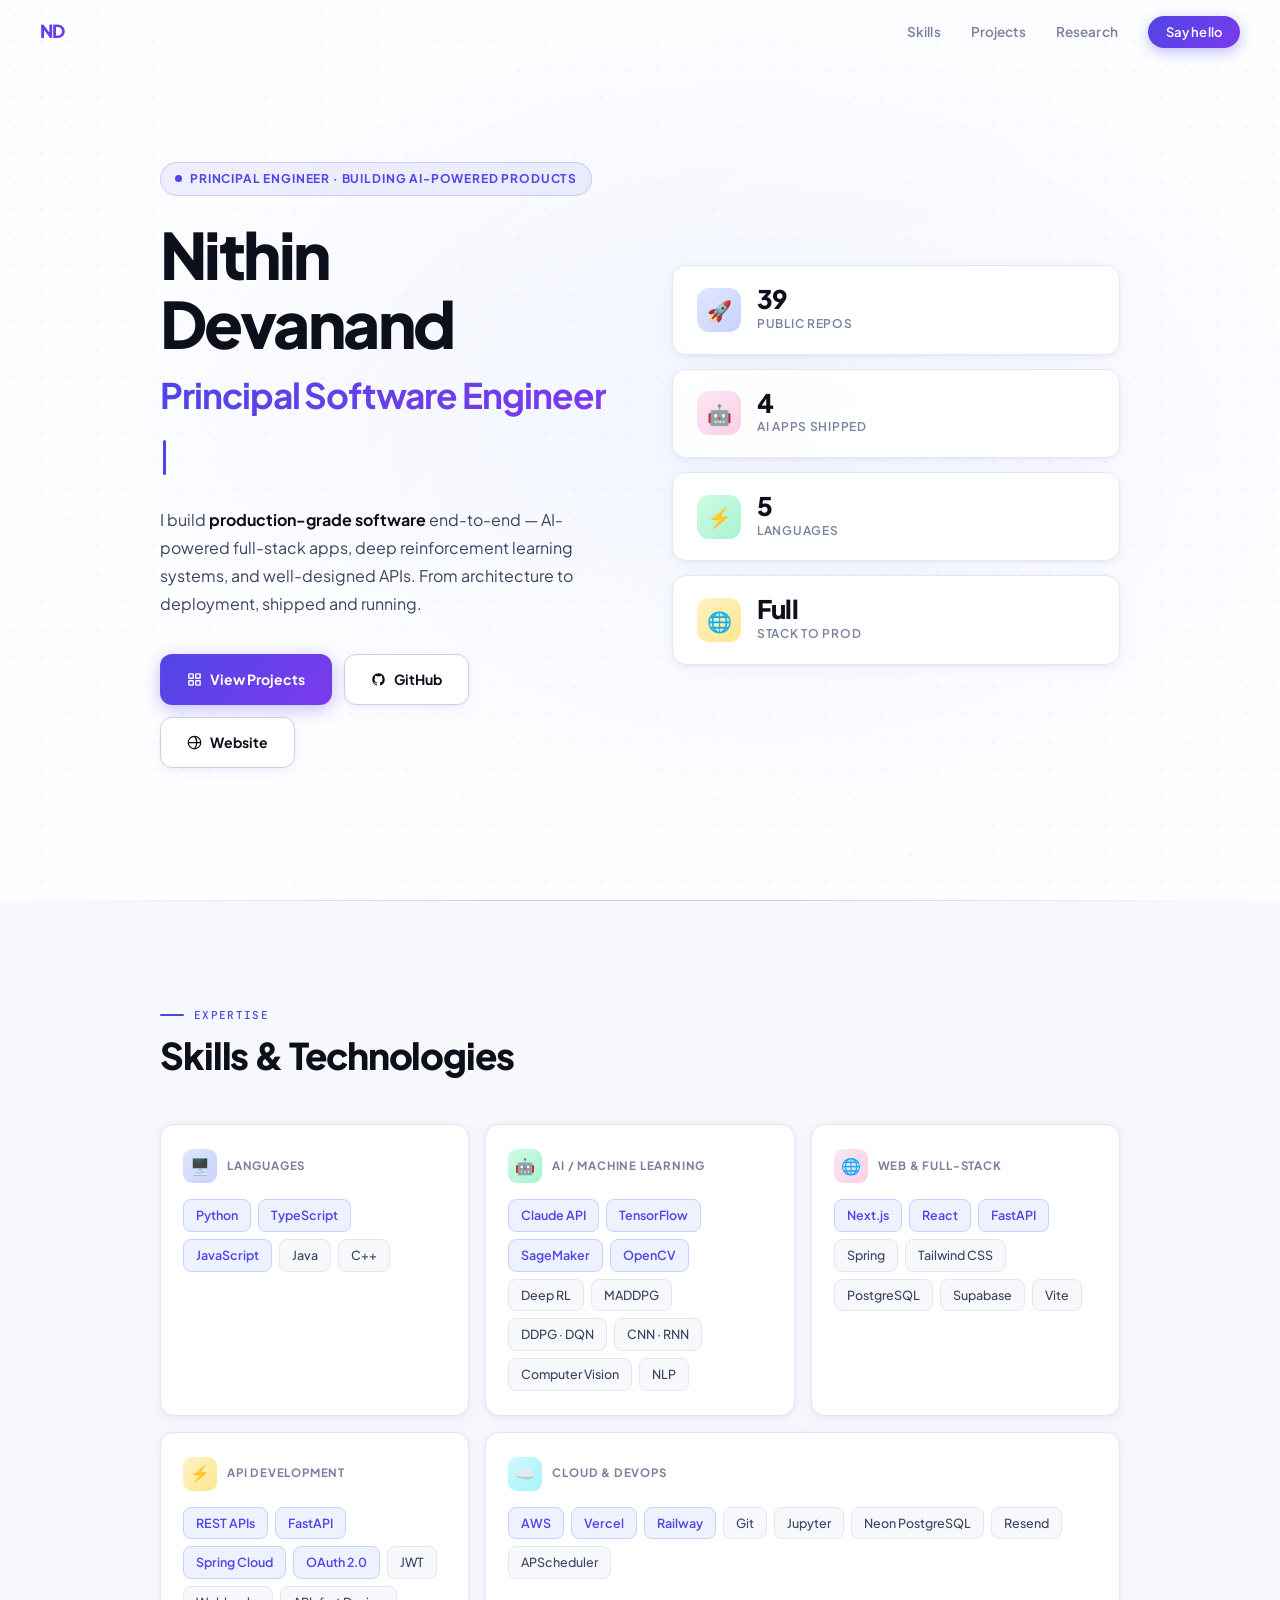
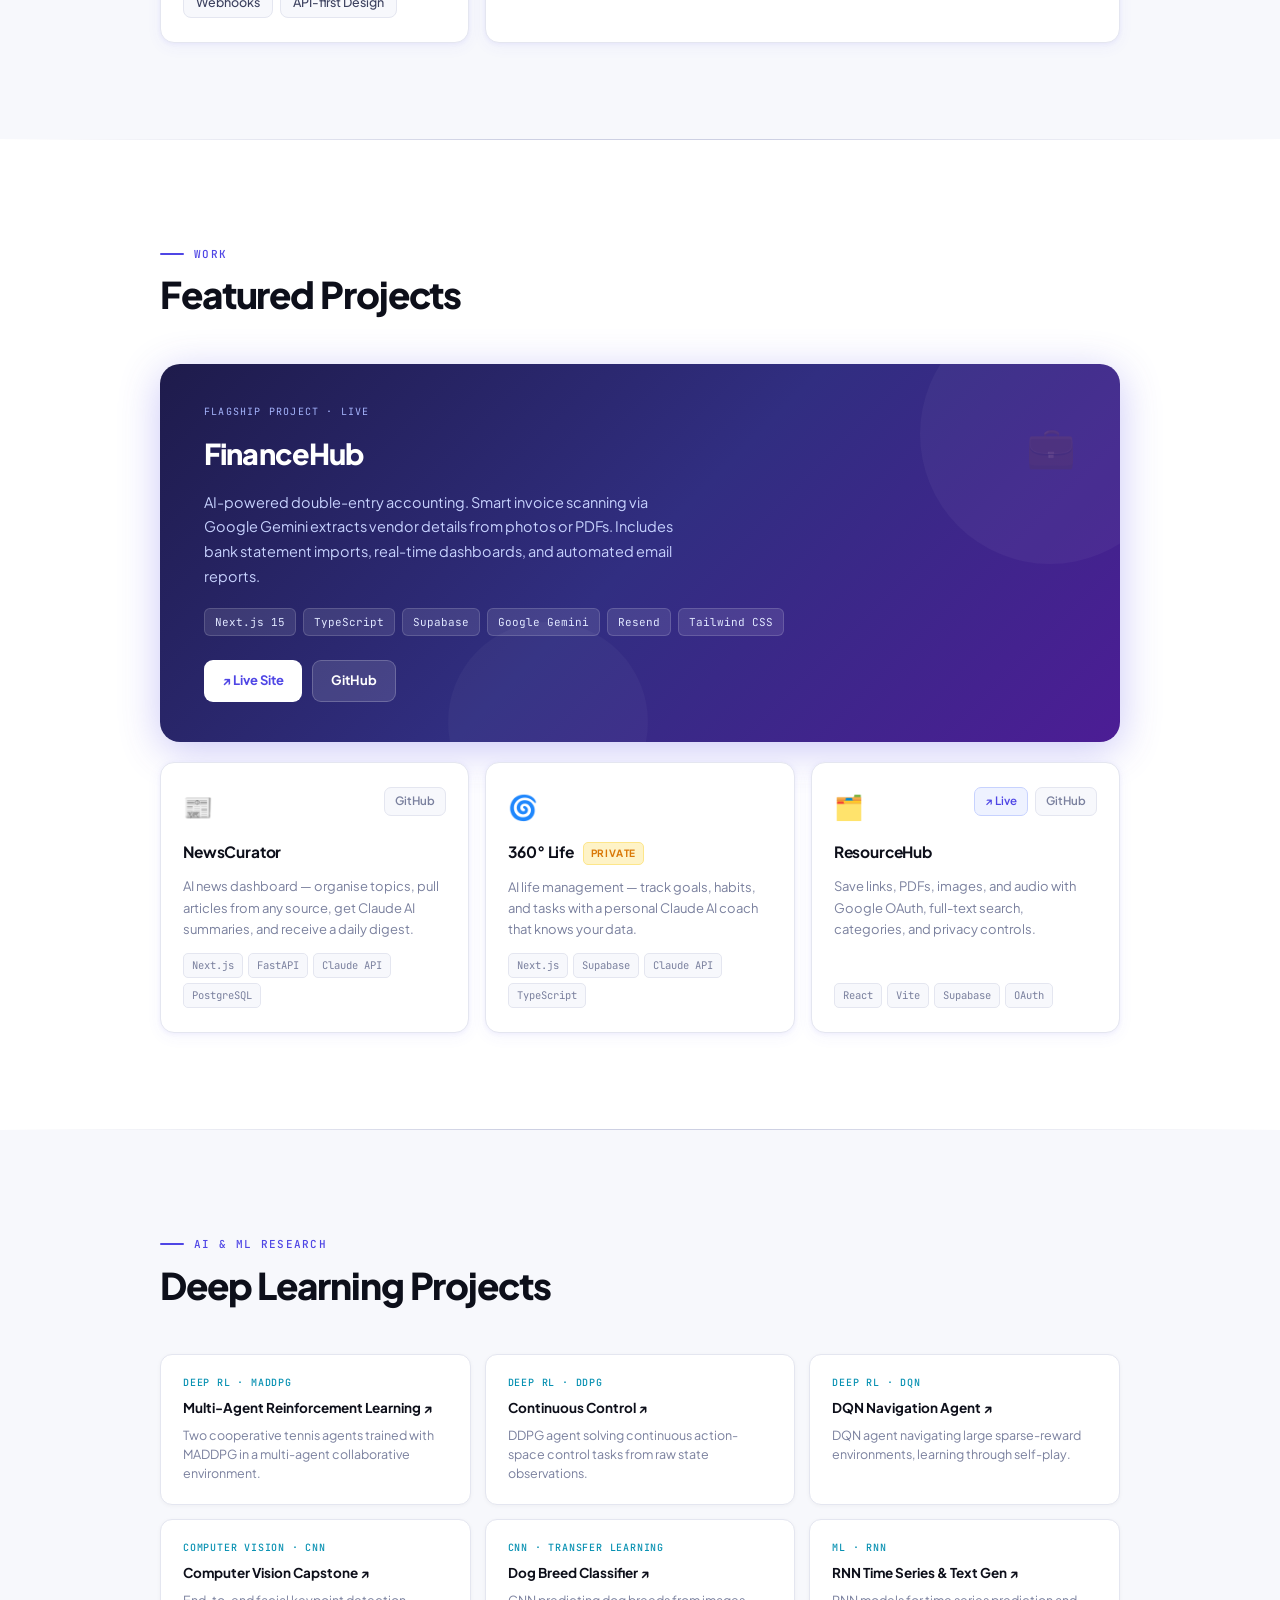
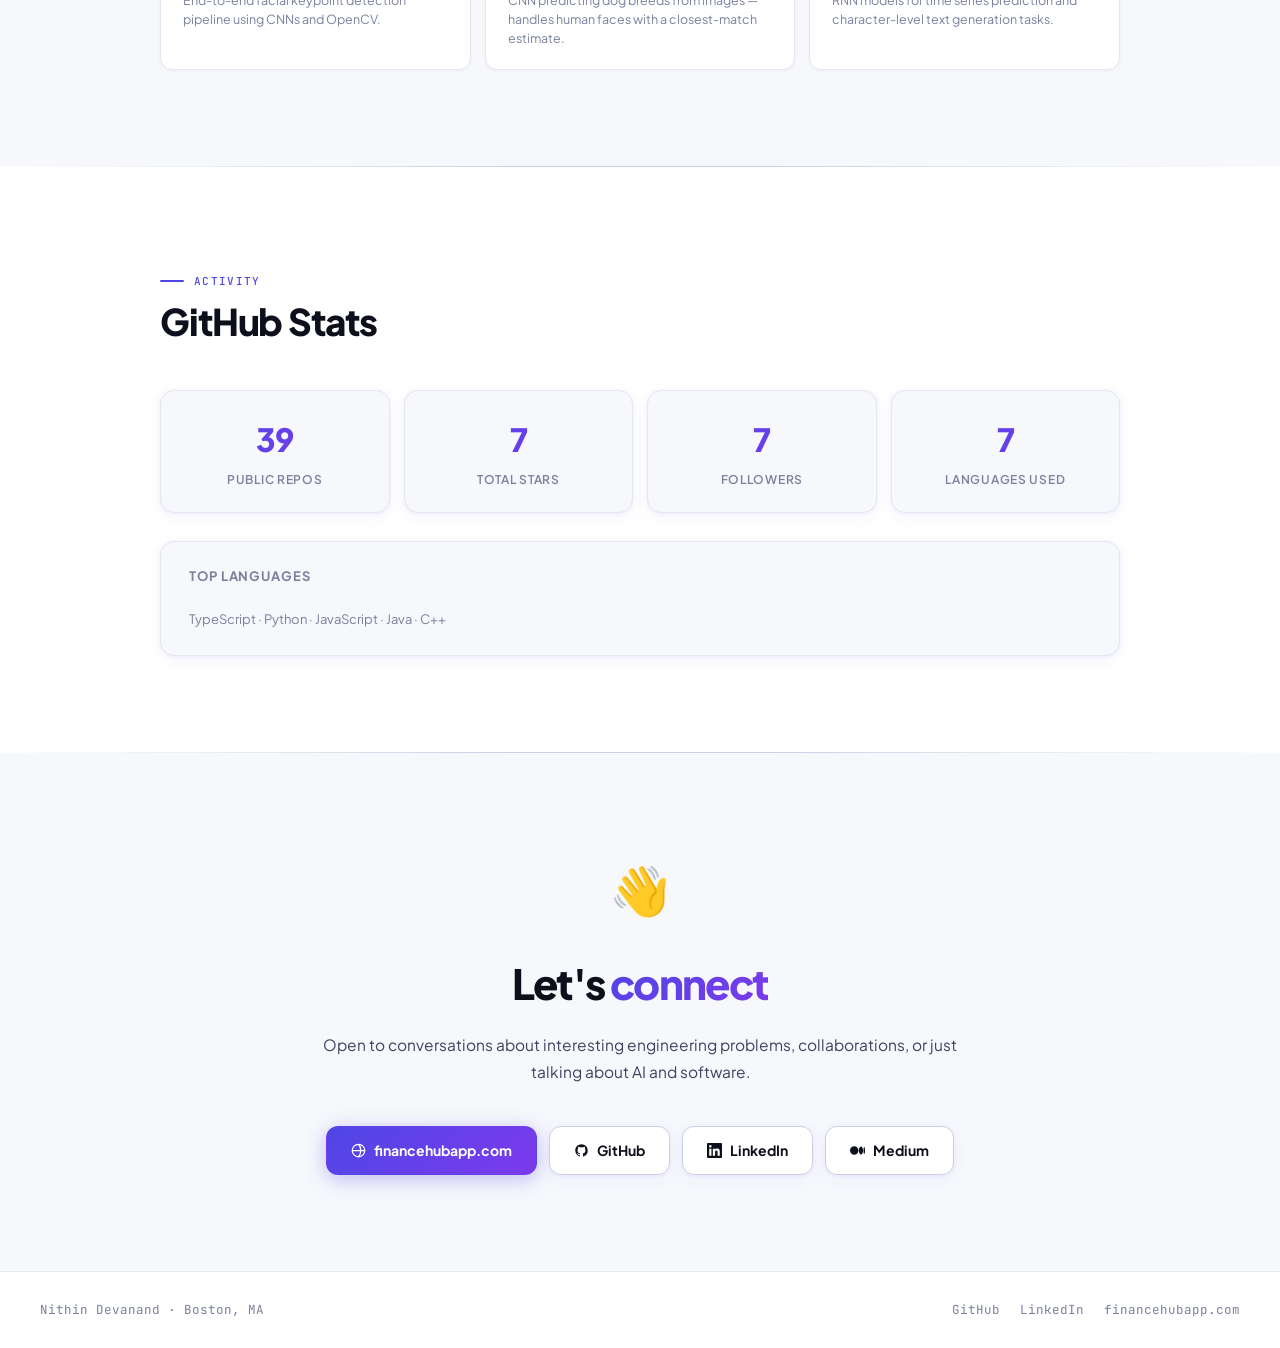
==== index.html @ 2e9aa284 "Update Medium link to new URL" ====
<!DOCTYPE html>
<html lang="en">
<head>
  <meta charset="UTF-8" />
  <meta name="viewport" content="width=device-width, initial-scale=1.0" />
  <title>Nithin Devanand — Principal Software Engineer</title>
  <meta name="description" content="Principal Software Engineer in Boston, MA. Full-stack AI applications, deep reinforcement learning, and API architecture." />
  <link rel="preconnect" href="https://fonts.googleapis.com" />
  <link rel="preconnect" href="https://fonts.gstatic.com" crossorigin />
  <link href="https://fonts.googleapis.com/css2?family=Plus+Jakarta+Sans:wght@300;400;500;600;700;800&family=JetBrains+Mono:wght@400;500&display=swap" rel="stylesheet" />

  <style>
  /* ── RESET ─────────────────────────────────────────── */
  *, *::before, *::after { box-sizing: border-box; margin: 0; padding: 0; }
  :root {
    --bg:       #ffffff;
    --bg2:      #f7f8fc;
    --bg3:      #eef0f8;
    --border:   #e4e6f0;
    --border2:  #cdd0e3;
    --text:     #0d0f1a;
    --text2:    #3d4260;
    --muted:    #7a809e;
    --muted2:   #a8aec8;
    --indigo:   #4f46e5;
    --violet:   #7c3aed;
    --cyan:     #0891b2;
    --grad:     linear-gradient(135deg,#4f46e5,#7c3aed);
    --grad-r:   linear-gradient(135deg,#7c3aed,#4f46e5);
    --shadow-s: 0 1px 4px rgba(79,70,229,.07), 0 4px 16px rgba(79,70,229,.05);
    --shadow-m: 0 4px 24px rgba(79,70,229,.12), 0 12px 40px rgba(0,0,0,.06);
    --shadow-l: 0 8px 40px rgba(79,70,229,.18), 0 24px 60px rgba(0,0,0,.09);
    --r:        14px;
    --max:      960px;
  }
  html { scroll-behavior: smooth; }
  body { font-family: 'Plus Jakarta Sans', sans-serif; background: var(--bg); color: var(--text); line-height: 1.65; overflow-x: hidden; }
  a { text-decoration: none; color: inherit; }

  ::-webkit-scrollbar { width: 5px; }
  ::-webkit-scrollbar-track { background: var(--bg2); }
  ::-webkit-scrollbar-thumb { background: #c4c7e0; border-radius: 3px; }

  /* ── NAV ────────────────────────────────────────────── */
  nav {
    position: fixed; top: 0; left: 0; right: 0; z-index: 999;
    height: 62px; padding: 0 40px;
    display: flex; align-items: center; justify-content: space-between;
    transition: background .3s, box-shadow .3s;
  }
  nav.scrolled { background: rgba(255,255,255,.88); backdrop-filter: blur(18px); box-shadow: 0 1px 0 var(--border); }
  .nav-logo { font-weight: 800; font-size: 18px; letter-spacing: -.03em; }
  .nav-logo span { background: var(--grad); -webkit-background-clip: text; -webkit-text-fill-color: transparent; }
  .nav-links { display: flex; align-items: center; gap: 30px; list-style: none; }
  .nav-links a { color: var(--muted); font-size: 13.5px; font-weight: 600; letter-spacing: .01em; transition: color .2s; }
  .nav-links a:hover { color: var(--indigo); }
  .nav-pill {
    background: var(--grad); color: #fff !important;
    padding: 8px 18px; border-radius: 999px; font-size: 13px !important;
    box-shadow: 0 4px 14px rgba(79,70,229,.35); transition: transform .2s, box-shadow .2s !important;
  }
  .nav-pill:hover { transform: translateY(-2px) !important; box-shadow: 0 6px 20px rgba(79,70,229,.45) !important; }

  /* ── HERO ───────────────────────────────────────────── */
  #hero {
    min-height: 100vh; display: flex; align-items: center;
    padding: 110px 40px 80px; position: relative; overflow: hidden;
  }
  /* Animated mesh gradient */
  .hero-mesh {
    position: absolute; inset: -50%; z-index: 0;
    background: conic-gradient(from 0deg at 30% 60%, #e0e7ff 0%, #f0f4ff 25%, #faf5ff 50%, #e0e7ff 75%, #f0f4ff 100%);
    animation: rotateMesh 24s linear infinite;
    opacity: .7;
  }
  @keyframes rotateMesh { to { transform: rotate(360deg); } }
  .hero-fade {
    position: absolute; inset: 0; z-index: 1;
    background: radial-gradient(ellipse 70% 70% at 60% 50%, transparent, rgba(255,255,255,.85) 70%);
  }
  .hero-dots {
    position: absolute; inset: 0; z-index: 1;
    background-image: radial-gradient(circle, #4f46e512 1px, transparent 1px);
    background-size: 28px 28px;
  }
  .hero-inner { position: relative; z-index: 2; max-width: var(--max); margin: 0 auto; width: 100%; display: grid; grid-template-columns: 1fr 1fr; gap: 64px; align-items: center; }
  @media(max-width:860px) { .hero-inner { grid-template-columns: 1fr; gap: 48px; } }

  .hero-left {}
  .hero-chip {
    display: inline-flex; align-items: center; gap: 8px;
    background: rgba(79,70,229,.08); border: 1px solid rgba(79,70,229,.2);
    color: var(--indigo); font-size: 12px; font-weight: 700;
    letter-spacing: .07em; text-transform: uppercase;
    padding: 6px 14px; border-radius: 999px; margin-bottom: 24px;
    animation: chipIn .7s cubic-bezier(.34,1.56,.64,1) both;
  }
  @keyframes chipIn { from { opacity:0; transform:translateY(-12px) scale(.9); } }
  .hero-chip-dot { width: 7px; height: 7px; border-radius: 50%; background: var(--indigo); animation: blink 2s ease-in-out infinite; }
  @keyframes blink { 0%,100%{opacity:1} 50%{opacity:.3} }

  .hero-h1 {
    font-size: clamp(2.4rem, 6vw, 4rem); font-weight: 800;
    letter-spacing: -.04em; line-height: 1.08; margin-bottom: 8px;
    animation: fadeUp .7s .1s both;
  }
  .hero-role-line {
    font-size: clamp(1.4rem, 3.5vw, 2.2rem); font-weight: 700;
    letter-spacing: -.03em; margin-bottom: 24px; min-height: 1.4em;
    animation: fadeUp .7s .2s both;
  }
  .grad-text { background: var(--grad); -webkit-background-clip: text; -webkit-text-fill-color: transparent; }
  /* Typewriter cursor */
  .cursor { display: inline-block; width: 3px; height: 1em; background: var(--indigo); margin-left: 3px; vertical-align: middle; animation: cursorBlink .9s step-end infinite; border-radius: 2px; }
  @keyframes cursorBlink { 0%,100%{opacity:1} 50%{opacity:0} }

  .hero-desc { font-size: 16px; color: var(--text2); line-height: 1.75; max-width: 460px; margin-bottom: 36px; animation: fadeUp .7s .3s both; }
  .hero-desc strong { color: var(--text); }

  .hero-btns { display: flex; flex-wrap: wrap; gap: 12px; align-items: center; animation: fadeUp .7s .4s both; }
  .btn {
    display: inline-flex; align-items: center; gap: 8px;
    padding: 13px 26px; border-radius: 12px; font-size: 14px; font-weight: 700;
    transition: transform .2s, box-shadow .2s; cursor: pointer; border: none; font-family: inherit;
  }
  .btn-primary { background: var(--grad); color: #fff; box-shadow: 0 4px 18px rgba(79,70,229,.35); border: 1.5px solid transparent; }
  .btn-primary:hover { transform: translateY(-3px); box-shadow: 0 8px 28px rgba(79,70,229,.45); }
  .btn-outline { background: var(--bg); color: var(--text); border: 1.5px solid var(--border2); box-shadow: var(--shadow-s); }
  .btn-outline:hover { transform: translateY(-3px); box-shadow: var(--shadow-m); border-color: #a5b4fc; color: var(--indigo); }

  /* Hero right — floating cards */
  .hero-right { display: flex; flex-direction: column; gap: 14px; animation: fadeUp .7s .35s both; }
  @media(max-width:860px) { .hero-right { display: grid; grid-template-columns: 1fr 1fr; } }
  @media(max-width:480px) { .hero-right { grid-template-columns: 1fr; } }

  .stat-card {
    background: rgba(255,255,255,.9); border: 1px solid var(--border);
    border-radius: var(--r); padding: 20px 24px;
    box-shadow: var(--shadow-s); backdrop-filter: blur(12px);
    display: flex; align-items: center; gap: 16px;
    transition: transform .3s, box-shadow .3s;
    animation: floatCard 5s ease-in-out infinite alternate;
  }
  .stat-card:nth-child(2) { animation-delay: -1.5s; }
  .stat-card:nth-child(3) { animation-delay: -3s; }
  .stat-card:nth-child(4) { animation-delay: -4.5s; }
  @keyframes floatCard { from { transform: translateY(0); } to { transform: translateY(-6px); } }
  .stat-card:hover { transform: translateY(-6px) scale(1.02) !important; box-shadow: var(--shadow-m) !important; }
  .stat-icon { width: 44px; height: 44px; border-radius: 12px; display: flex; align-items: center; justify-content: center; font-size: 20px; flex-shrink: 0; }
  .si-1 { background: linear-gradient(135deg,#e0e7ff,#c7d2fe); }
  .si-2 { background: linear-gradient(135deg,#fce7f3,#fbcfe8); }
  .si-3 { background: linear-gradient(135deg,#d1fae5,#a7f3d0); }
  .si-4 { background: linear-gradient(135deg,#fef3c7,#fde68a); }
  .stat-info {}
  .stat-num { font-size: 1.6rem; font-weight: 800; letter-spacing: -.03em; line-height: 1; }
  .stat-lbl { font-size: 12px; color: var(--muted); font-weight: 600; text-transform: uppercase; letter-spacing: .06em; margin-top: 2px; }

  /* ── ANIMATIONS shared ──────────────────────────────── */
  @keyframes fadeUp { from { opacity:0; transform:translateY(24px); } to { opacity:1; transform:none; } }
  .reveal { opacity: 0; transform: translateY(32px); transition: opacity .7s ease, transform .7s ease; }
  .reveal.in { opacity: 1; transform: none; }
  .reveal-d1 { transition-delay: .08s; }
  .reveal-d2 { transition-delay: .16s; }
  .reveal-d3 { transition-delay: .24s; }
  .reveal-d4 { transition-delay: .32s; }
  .reveal-d5 { transition-delay: .40s; }

  /* ── SECTION COMMON ─────────────────────────────────── */
  section:not(#hero) { padding: 96px 40px; }
  .container { max-width: var(--max); margin: 0 auto; }
  .eyebrow {
    font-family: 'JetBrains Mono', monospace;
    font-size: 11px; font-weight: 500; color: var(--indigo);
    letter-spacing: .12em; text-transform: uppercase;
    margin-bottom: 10px; display: inline-flex; align-items: center; gap: 10px;
  }
  .eyebrow::before { content:''; width:24px; height:2px; background:var(--indigo); border-radius:1px; }
  .sec-title { font-size: clamp(1.7rem,3.5vw,2.3rem); font-weight: 800; letter-spacing: -.03em; margin-bottom: 48px; line-height:1.15; }
  .divider { height: 1px; background: linear-gradient(90deg, transparent, var(--border2) 40%, var(--border2) 60%, transparent); }

  /* ── SKILLS ─────────────────────────────────────────── */
  #skills { background: var(--bg2); }
  .skills-grid { display: grid; grid-template-columns: repeat(3, 1fr); gap: 16px; }
  @media(max-width:860px) { .skills-grid { grid-template-columns: 1fr 1fr; } }
  @media(max-width:540px) { .skills-grid { grid-template-columns: 1fr; } }
  .sk-card {
    background: var(--bg); border: 1px solid var(--border);
    border-radius: var(--r); padding: 24px 22px;
    box-shadow: var(--shadow-s);
    transition: transform .3s, box-shadow .3s, border-color .3s;
  }
  .sk-card:hover { transform: translateY(-4px); box-shadow: var(--shadow-m); border-color: #a5b4fc; }
  .sk-card.wide { grid-column: span 2; }
  @media(max-width:860px) { .sk-card.wide { grid-column: span 1; } }
  .sk-head { display: flex; align-items: center; gap: 10px; margin-bottom: 16px; }
  .sk-ico { width: 34px; height: 34px; border-radius: 9px; display: flex; align-items: center; justify-content: center; font-size: 16px; flex-shrink: 0; }
  .sk-ico-a { background: linear-gradient(135deg,#e0e7ff,#c7d2fe); }
  .sk-ico-b { background: linear-gradient(135deg,#d1fae5,#a7f3d0); }
  .sk-ico-c { background: linear-gradient(135deg,#fce7f3,#fbcfe8); }
  .sk-ico-d { background: linear-gradient(135deg,#fef3c7,#fde68a); }
  .sk-ico-e { background: linear-gradient(135deg,#cffafe,#a5f3fc); }
  .sk-label { font-size: 11.5px; font-weight: 700; text-transform: uppercase; letter-spacing: .07em; color: var(--muted); }
  .sk-tags { display: flex; flex-wrap: wrap; gap: 7px; }
  .sk-tag {
    font-size: 12.5px; font-weight: 500; padding: 5px 12px; border-radius: 8px;
    background: var(--bg2); border: 1px solid var(--border); color: var(--text2);
    transition: background .2s, border-color .2s, color .2s, transform .2s;
    cursor: default;
  }
  .sk-tag:hover { background: #eef2ff; border-color: #a5b4fc; color: var(--indigo); transform: translateY(-1px); }
  .sk-tag.star { background: #eef2ff; border-color: #c7d2fe; color: var(--indigo); font-weight: 600; }

  /* ── PROJECTS ───────────────────────────────────────── */
  #projects { background: var(--bg); }
  .proj-hero-card {
    background: linear-gradient(135deg, #1e1b4b 0%, #312e81 50%, #4c1d95 100%);
    border-radius: 20px; padding: 40px 44px;
    display: grid; grid-template-columns: 1fr auto; gap: 32px; align-items: start;
    margin-bottom: 20px; position: relative; overflow: hidden;
    box-shadow: 0 8px 40px rgba(79,70,229,.3);
    transition: transform .3s, box-shadow .3s;
  }
  .proj-hero-card:hover { transform: translateY(-4px); box-shadow: 0 16px 60px rgba(79,70,229,.4); }
  .proj-hero-card::before {
    content: ''; position: absolute; top: -60px; right: -60px;
    width: 260px; height: 260px; border-radius: 50%;
    background: rgba(255,255,255,.04); pointer-events: none;
  }
  .proj-hero-card::after {
    content: ''; position: absolute; bottom: -80px; left: 30%;
    width: 200px; height: 200px; border-radius: 50%;
    background: rgba(255,255,255,.03); pointer-events: none;
  }
  @media(max-width:640px) { .proj-hero-card { grid-template-columns: 1fr; padding: 28px 24px; } }
  .phc-eyebrow { font-family: 'JetBrains Mono',monospace; font-size: 10px; color: #a5b4fc; letter-spacing: .12em; text-transform: uppercase; margin-bottom: 10px; }
  .phc-title { font-size: 1.8rem; font-weight: 800; color: #fff; letter-spacing: -.03em; margin-bottom: 12px; }
  .phc-desc { font-size: 14.5px; color: #c7d2fe; line-height: 1.7; max-width: 480px; margin-bottom: 20px; }
  .phc-tags { display: flex; flex-wrap: wrap; gap: 7px; margin-bottom: 24px; }
  .phc-tag { font-family: 'JetBrains Mono',monospace; font-size: 11px; padding: 4px 10px; border-radius: 6px; background: rgba(255,255,255,.1); color: #e0e7ff; border: 1px solid rgba(255,255,255,.15); }
  .phc-links { display: flex; gap: 10px; }
  .phc-link {
    display: inline-flex; align-items: center; gap: 6px;
    padding: 9px 18px; border-radius: 9px; font-size: 13px; font-weight: 700;
    transition: all .2s;
  }
  .phc-link.live { background: #fff; color: var(--indigo); }
  .phc-link.live:hover { background: #eef2ff; transform: translateY(-2px); }
  .phc-link.gh { background: rgba(255,255,255,.12); color: #fff; border: 1px solid rgba(255,255,255,.2); }
  .phc-link.gh:hover { background: rgba(255,255,255,.2); transform: translateY(-2px); }
  .phc-badge { font-size: 2.5rem; opacity: .15; text-align: center; padding-top: 8px; }

  .proj-grid { display: grid; grid-template-columns: repeat(3, 1fr); gap: 16px; }
  @media(max-width:860px) { .proj-grid { grid-template-columns: 1fr 1fr; } }
  @media(max-width:540px) { .proj-grid { grid-template-columns: 1fr; } }
  .proj-card {
    background: var(--bg); border: 1px solid var(--border);
    border-radius: var(--r); padding: 24px 22px;
    box-shadow: var(--shadow-s); display: flex; flex-direction: column; gap: 12px;
    position: relative; overflow: hidden;
    transition: transform .3s, box-shadow .3s, border-color .3s;
  }
  .proj-card::after {
    content: ''; position: absolute; inset: 0; border-radius: var(--r);
    background: var(--grad); opacity: 0; transition: opacity .3s; pointer-events: none;
    mix-blend-mode: normal; z-index: 0;
  }
  .proj-card > * { position: relative; z-index: 1; }
  .proj-card:hover { transform: translateY(-5px); box-shadow: var(--shadow-l); border-color: #a5b4fc; }
  .proj-top { display: flex; justify-content: space-between; align-items: flex-start; }
  .proj-emoji { font-size: 24px; }
  .proj-links-row { display: flex; gap: 7px; }
  .plink {
    display: inline-flex; align-items: center; gap: 4px;
    font-size: 11.5px; font-weight: 600; color: var(--muted);
    padding: 4px 10px; border-radius: 7px; border: 1px solid var(--border); background: var(--bg2);
    transition: all .2s;
  }
  .plink:hover { color: var(--indigo); border-color: #a5b4fc; background: #eef2ff; }
  .plink.live-link { color: var(--indigo); border-color: #c7d2fe; background: #eef2ff; }
  .proj-title { font-size: 15.5px; font-weight: 700; letter-spacing: -.01em; }
  .pvt { display: inline-block; font-size: 10px; font-weight: 700; text-transform: uppercase; letter-spacing: .06em; color: #d97706; background: #fef3c7; border: 1px solid #fde68a; padding: 2px 7px; border-radius: 5px; margin-left: 6px; vertical-align: middle; }
  .proj-desc { font-size: 13px; color: var(--muted); line-height: 1.65; flex: 1; }
  .proj-tags { display: flex; flex-wrap: wrap; gap: 5px; }
  .ptag { font-family: 'JetBrains Mono',monospace; font-size: 10.5px; padding: 3px 8px; border-radius: 5px; background: var(--bg2); border: 1px solid var(--border); color: var(--muted); }

  /* ── RESEARCH ────────────────────────────────────────── */
  #research { background: var(--bg2); }
  .ml-grid { display: grid; grid-template-columns: repeat(3, 1fr); gap: 14px; }
  @media(max-width:860px) { .ml-grid { grid-template-columns: 1fr 1fr; } }
  @media(max-width:480px) { .ml-grid { grid-template-columns: 1fr; } }
  .ml-card {
    background: var(--bg); border: 1px solid var(--border);
    border-radius: 12px; padding: 20px 22px;
    display: flex; flex-direction: column; gap: 6px;
    transition: border-color .2s, box-shadow .2s, transform .2s;
    box-shadow: 0 1px 4px rgba(0,0,0,.04);
  }
  .ml-card:hover { border-color: #a5b4fc; box-shadow: 0 4px 20px rgba(79,70,229,.12); transform: translateY(-3px); }
  .ml-badge { font-family: 'JetBrains Mono',monospace; font-size: 10px; font-weight: 500; color: var(--cyan); letter-spacing: .08em; text-transform: uppercase; }
  .ml-name { font-size: 13.5px; font-weight: 700; }
  .ml-name a { color: var(--text); transition: color .2s; }
  .ml-name a:hover { color: var(--indigo); }
  .ml-desc { font-size: 12.5px; color: var(--muted); line-height: 1.55; }

  /* ── STATS ───────────────────────────────────────────── */
  #stats { background: var(--bg); }
  .stats-grid { display: grid; grid-template-columns: repeat(4,1fr); gap: 14px; margin-bottom: 28px; }
  @media(max-width:720px) { .stats-grid { grid-template-columns: repeat(2,1fr); } }
  @media(max-width:400px) { .stats-grid { grid-template-columns: 1fr 1fr; } }
  .stat-box {
    background: var(--bg2); border: 1px solid var(--border);
    border-radius: var(--r); padding: 22px 20px; text-align: center;
    box-shadow: var(--shadow-s); transition: transform .3s, box-shadow .3s, border-color .3s;
  }
  .stat-box:hover { transform: translateY(-4px); box-shadow: var(--shadow-m); border-color: #a5b4fc; }
  .stat-box-num { font-size: 2rem; font-weight: 800; letter-spacing: -.03em; background: var(--grad); -webkit-background-clip: text; -webkit-text-fill-color: transparent; }
  .stat-box-lbl { font-size: 12px; color: var(--muted); font-weight: 600; text-transform: uppercase; letter-spacing: .06em; margin-top: 4px; }
  .langs-card {
    background: var(--bg2); border: 1px solid var(--border);
    border-radius: var(--r); padding: 24px 28px; box-shadow: var(--shadow-s);
  }
  .langs-title { font-size: 13px; font-weight: 700; text-transform: uppercase; letter-spacing: .07em; color: var(--muted); margin-bottom: 18px; }
  .lang-row { display: flex; align-items: center; gap: 12px; margin-bottom: 12px; }
  .lang-name { font-family: 'JetBrains Mono',monospace; font-size: 12px; font-weight: 500; color: var(--text2); min-width: 110px; }
  .lang-bar-wrap { flex: 1; height: 7px; background: var(--bg3); border-radius: 999px; overflow: hidden; }
  .lang-bar { height: 100%; border-radius: 999px; width: 0; transition: width 1.2s cubic-bezier(.4,0,.2,1); }
  .lang-pct { font-family: 'JetBrains Mono',monospace; font-size: 11px; color: var(--muted); min-width: 38px; text-align: right; }

  /* ── CONNECT ─────────────────────────────────────────── */
  #connect {
    background: var(--bg2);
    text-align: center;
  }
  .connect-inner { max-width: 640px; margin: 0 auto; }
  .connect-glyph { font-size: 3rem; margin-bottom: 20px; animation: wave 2.5s ease-in-out infinite; display: inline-block; }
  @keyframes wave { 0%,100%{transform:rotate(0deg)} 25%{transform:rotate(18deg)} 75%{transform:rotate(-10deg)} }
  .connect-title { font-size: clamp(1.8rem,4vw,2.6rem); font-weight: 800; letter-spacing: -.04em; margin-bottom: 14px; }
  .connect-sub { font-size: 15.5px; color: var(--text2); line-height: 1.75; margin-bottom: 40px; }
  .connect-row { display: flex; flex-wrap: wrap; gap: 12px; justify-content: center; }
  .cl {
    display: inline-flex; align-items: center; gap: 8px;
    padding: 12px 24px; border-radius: 12px; font-size: 14px; font-weight: 700;
    transition: all .2s; border: 1.5px solid var(--border2); background: var(--bg);
    color: var(--text); box-shadow: var(--shadow-s);
  }
  .cl:hover { transform: translateY(-3px); box-shadow: var(--shadow-m); border-color: #a5b4fc; color: var(--indigo); }
  .cl.primary { background: var(--grad); color: #fff; border-color: transparent; box-shadow: 0 4px 20px rgba(79,70,229,.35); }
  .cl.primary:hover { box-shadow: 0 8px 30px rgba(79,70,229,.45); color: #fff; }

  /* ── FOOTER ──────────────────────────────────────────── */
  footer {
    padding: 28px 40px; border-top: 1px solid var(--border);
    display: flex; align-items: center; justify-content: space-between;
    flex-wrap: wrap; gap: 12px;
    font-size: 12.5px; color: var(--muted); font-family: 'JetBrains Mono',monospace;
  }
  footer a { color: var(--muted); transition: color .2s; }
  footer a:hover { color: var(--indigo); }
  .footer-links { display: flex; gap: 20px; }

  /* ── RESPONSIVE MISC ─────────────────────────────────── */
  @media(max-width:640px) {
    nav { padding: 0 20px; }
    section:not(#hero) { padding: 64px 20px; }
    #hero { padding: 100px 20px 64px; }
    .nav-links li:not(:last-child) { display: none; }
    footer { flex-direction: column; text-align: center; padding: 24px 20px; }
  }
  </style>
</head>
<body>

<!-- ── NAV ──────────────────────────────────────────────── -->
<nav id="navbar">
  <a class="nav-logo" href="#"><span>ND</span></a>
  <ul class="nav-links">
    <li><a href="#skills">Skills</a></li>
    <li><a href="#projects">Projects</a></li>
    <li><a href="#research">Research</a></li>
    <li><a href="#connect" class="nav-pill">Say hello</a></li>
  </ul>
</nav>

<!-- ── HERO ─────────────────────────────────────────────── -->
<section id="hero">
  <div class="hero-mesh"></div>
  <div class="hero-fade"></div>
  <div class="hero-dots"></div>

  <div class="hero-inner">
    <div class="hero-left">
      <div class="hero-chip"><span class="hero-chip-dot"></span> Principal Engineer · Building AI-powered products</div>
      <h1 class="hero-h1">Nithin<br />Devanand</h1>
      <div class="hero-role-line">
        <span class="grad-text" id="typed-role"></span><span class="cursor"></span>
      </div>
      <p class="hero-desc">
        I build <strong>production-grade software</strong> end-to-end — AI-powered full-stack apps,
        deep reinforcement learning systems, and well-designed APIs.
        From architecture to deployment, shipped and running.
      </p>
      <div class="hero-btns">
        <a class="btn btn-primary" href="#projects">
          <svg width="15" height="15" fill="none" stroke="currentColor" stroke-width="2.2" viewBox="0 0 24 24"><rect x="3" y="3" width="7" height="7" rx="1"/><rect x="14" y="3" width="7" height="7" rx="1"/><rect x="3" y="14" width="7" height="7" rx="1"/><rect x="14" y="14" width="7" height="7" rx="1"/></svg>
          View Projects
        </a>
        <a class="btn btn-outline" href="https://github.com/nithindd" target="_blank">
          <svg width="15" height="15" viewBox="0 0 24 24" fill="currentColor"><path d="M12 2C6.477 2 2 6.484 2 12.017c0 4.425 2.865 8.18 6.839 9.504.5.092.682-.217.682-.483 0-.237-.008-.868-.013-1.703-2.782.605-3.369-1.343-3.369-1.343-.454-1.158-1.11-1.466-1.11-1.466-.908-.62.069-.608.069-.608 1.003.07 1.531 1.032 1.531 1.032.892 1.53 2.341 1.088 2.91.832.092-.647.35-1.088.636-1.338-2.22-.253-4.555-1.113-4.555-4.951 0-1.093.39-1.988 1.029-2.688-.103-.253-.446-1.272.098-2.65 0 0 .84-.27 2.75 1.026A9.564 9.564 0 0112 6.844c.85.004 1.705.115 2.504.337 1.909-1.296 2.747-1.027 2.747-1.027.546 1.379.202 2.398.1 2.651.64.7 1.028 1.595 1.028 2.688 0 3.848-2.339 4.695-4.566 4.943.359.309.678.92.678 1.855 0 1.338-.012 2.419-.012 2.747 0 .268.18.58.688.482A10.019 10.019 0 0022 12.017C22 6.484 17.522 2 12 2z"/></svg>
          GitHub
        </a>
        <a class="btn btn-outline" href="https://www.financehubapp.com" target="_blank">
          <svg width="15" height="15" fill="none" stroke="currentColor" stroke-width="2" viewBox="0 0 24 24"><circle cx="12" cy="12" r="10"/><path d="M2 12h20M12 2a15.3 15.3 0 010 20"/></svg>
          Website
        </a>
      </div>
    </div>

    <div class="hero-right">
      <div class="stat-card">
        <div class="stat-icon si-1">🚀</div>
        <div class="stat-info">
          <div class="stat-num" data-count="39">0</div>
          <div class="stat-lbl">Public Repos</div>
        </div>
      </div>
      <div class="stat-card">
        <div class="stat-icon si-2">🤖</div>
        <div class="stat-info">
          <div class="stat-num" data-count="4">0</div>
          <div class="stat-lbl">AI Apps Shipped</div>
        </div>
      </div>
      <div class="stat-card">
        <div class="stat-icon si-3">⚡</div>
        <div class="stat-info">
          <div class="stat-num" data-count="5">0</div>
          <div class="stat-lbl">Languages</div>
        </div>
      </div>
      <div class="stat-card">
        <div class="stat-icon si-4">🌐</div>
        <div class="stat-info">
          <div class="stat-num">Full</div>
          <div class="stat-lbl">Stack to Prod</div>
        </div>
      </div>
    </div>
  </div>
</section>

<div class="divider"></div>

<!-- ── SKILLS ────────────────────────────────────────────── -->
<section id="skills">
  <div class="container">
    <div class="eyebrow reveal">Expertise</div>
    <h2 class="sec-title reveal">Skills &amp; Technologies</h2>
    <div class="skills-grid">

      <div class="sk-card reveal reveal-d1">
        <div class="sk-head"><div class="sk-ico sk-ico-a">🖥️</div><span class="sk-label">Languages</span></div>
        <div class="sk-tags">
          <span class="sk-tag star">Python</span><span class="sk-tag star">TypeScript</span>
          <span class="sk-tag star">JavaScript</span><span class="sk-tag">Java</span><span class="sk-tag">C++</span>
        </div>
      </div>

      <div class="sk-card reveal reveal-d2">
        <div class="sk-head"><div class="sk-ico sk-ico-b">🤖</div><span class="sk-label">AI / Machine Learning</span></div>
        <div class="sk-tags">
          <span class="sk-tag star">Claude API</span><span class="sk-tag star">TensorFlow</span>
          <span class="sk-tag star">SageMaker</span><span class="sk-tag star">OpenCV</span>
          <span class="sk-tag">Deep RL</span><span class="sk-tag">MADDPG</span>
          <span class="sk-tag">DDPG · DQN</span><span class="sk-tag">CNN · RNN</span>
          <span class="sk-tag">Computer Vision</span><span class="sk-tag">NLP</span>
        </div>
      </div>

      <div class="sk-card reveal reveal-d3">
        <div class="sk-head"><div class="sk-ico sk-ico-c">🌐</div><span class="sk-label">Web &amp; Full-Stack</span></div>
        <div class="sk-tags">
          <span class="sk-tag star">Next.js</span><span class="sk-tag star">React</span>
          <span class="sk-tag star">FastAPI</span><span class="sk-tag">Spring</span>
          <span class="sk-tag">Tailwind CSS</span><span class="sk-tag">PostgreSQL</span>
          <span class="sk-tag">Supabase</span><span class="sk-tag">Vite</span>
        </div>
      </div>

      <div class="sk-card reveal reveal-d2">
        <div class="sk-head"><div class="sk-ico sk-ico-d">⚡</div><span class="sk-label">API Development</span></div>
        <div class="sk-tags">
          <span class="sk-tag star">REST APIs</span><span class="sk-tag star">FastAPI</span>
          <span class="sk-tag star">Spring Cloud</span><span class="sk-tag star">OAuth 2.0</span>
          <span class="sk-tag">JWT</span><span class="sk-tag">Webhooks</span>
          <span class="sk-tag">API-first Design</span>
        </div>
      </div>

      <div class="sk-card wide reveal reveal-d3">
        <div class="sk-head"><div class="sk-ico sk-ico-e">☁️</div><span class="sk-label">Cloud &amp; DevOps</span></div>
        <div class="sk-tags">
          <span class="sk-tag star">AWS</span><span class="sk-tag star">Vercel</span>
          <span class="sk-tag star">Railway</span><span class="sk-tag">Git</span>
          <span class="sk-tag">Jupyter</span><span class="sk-tag">Neon PostgreSQL</span>
          <span class="sk-tag">Resend</span><span class="sk-tag">APScheduler</span>
        </div>
      </div>

    </div>
  </div>
</section>

<div class="divider"></div>

<!-- ── PROJECTS ──────────────────────────────────────────── -->
<section id="projects">
  <div class="container">
    <div class="eyebrow reveal">Work</div>
    <h2 class="sec-title reveal">Featured Projects</h2>

    <!-- FinanceHub hero card -->
    <div class="proj-hero-card reveal">
      <div>
        <div class="phc-eyebrow">Flagship Project · Live</div>
        <div class="phc-title">FinanceHub</div>
        <div class="phc-desc">AI-powered double-entry accounting. Smart invoice scanning via Google Gemini extracts vendor details from photos or PDFs. Includes bank statement imports, real-time dashboards, and automated email reports.</div>
        <div class="phc-tags">
          <span class="phc-tag">Next.js 15</span><span class="phc-tag">TypeScript</span>
          <span class="phc-tag">Supabase</span><span class="phc-tag">Google Gemini</span>
          <span class="phc-tag">Resend</span><span class="phc-tag">Tailwind CSS</span>
        </div>
        <div class="phc-links">
          <a class="phc-link live" href="https://www.financehubapp.com" target="_blank">↗ Live Site</a>
          <a class="phc-link gh" href="https://github.com/nithindd/financehub" target="_blank">GitHub</a>
        </div>
      </div>
      <div class="phc-badge">💼</div>
    </div>

    <!-- 3-col project grid -->
    <div class="proj-grid">

      <div class="proj-card reveal reveal-d1">
        <div class="proj-top">
          <span class="proj-emoji">📰</span>
          <div class="proj-links-row">
            <a class="plink" href="https://github.com/nithindd/NewsCurator" target="_blank">GitHub</a>
          </div>
        </div>
        <div class="proj-title">NewsCurator</div>
        <div class="proj-desc">AI news dashboard — organise topics, pull articles from any source, get Claude AI summaries, and receive a daily digest.</div>
        <div class="proj-tags">
          <span class="ptag">Next.js</span><span class="ptag">FastAPI</span>
          <span class="ptag">Claude API</span><span class="ptag">PostgreSQL</span>
        </div>
      </div>

      <div class="proj-card reveal reveal-d2">
        <div class="proj-top">
          <span class="proj-emoji">🌀</span>
          <div class="proj-links-row"></div>
        </div>
        <div class="proj-title">360° Life <span class="pvt">Private</span></div>
        <div class="proj-desc">AI life management — track goals, habits, and tasks with a personal Claude AI coach that knows your data.</div>
        <div class="proj-tags">
          <span class="ptag">Next.js</span><span class="ptag">Supabase</span>
          <span class="ptag">Claude API</span><span class="ptag">TypeScript</span>
        </div>
      </div>

      <div class="proj-card reveal reveal-d3">
        <div class="proj-top">
          <span class="proj-emoji">🗂️</span>
          <div class="proj-links-row">
            <a class="plink live-link" href="https://resourcehubdeploy.vercel.app" target="_blank">↗ Live</a>
            <a class="plink" href="https://github.com/nithindd/resourcehub" target="_blank">GitHub</a>
          </div>
        </div>
        <div class="proj-title">ResourceHub</div>
        <div class="proj-desc">Save links, PDFs, images, and audio with Google OAuth, full-text search, categories, and privacy controls.</div>
        <div class="proj-tags">
          <span class="ptag">React</span><span class="ptag">Vite</span>
          <span class="ptag">Supabase</span><span class="ptag">OAuth</span>
        </div>
      </div>

    </div>
  </div>
</section>

<div class="divider"></div>

<!-- ── RESEARCH ───────────────────────────────────────────── -->
<section id="research">
  <div class="container">
    <div class="eyebrow reveal">AI &amp; ML Research</div>
    <h2 class="sec-title reveal">Deep Learning Projects</h2>
    <div class="ml-grid">
      <div class="ml-card reveal reveal-d1">
        <div class="ml-badge">Deep RL · MADDPG</div>
        <div class="ml-name"><a href="https://github.com/nithindd/DRLND_CollabAndCompete" target="_blank">Multi-Agent Reinforcement Learning ↗</a></div>
        <div class="ml-desc">Two cooperative tennis agents trained with MADDPG in a multi-agent collaborative environment.</div>
      </div>
      <div class="ml-card reveal reveal-d2">
        <div class="ml-badge">Deep RL · DDPG</div>
        <div class="ml-name"><a href="https://github.com/nithindd/ContinuousControl" target="_blank">Continuous Control ↗</a></div>
        <div class="ml-desc">DDPG agent solving continuous action-space control tasks from raw state observations.</div>
      </div>
      <div class="ml-card reveal reveal-d3">
        <div class="ml-badge">Deep RL · DQN</div>
        <div class="ml-name"><a href="https://github.com/nithindd/DRLND_Navigation" target="_blank">DQN Navigation Agent ↗</a></div>
        <div class="ml-desc">DQN agent navigating large sparse-reward environments, learning through self-play.</div>
      </div>
      <div class="ml-card reveal reveal-d1">
        <div class="ml-badge">Computer Vision · CNN</div>
        <div class="ml-name"><a href="https://github.com/nithindd/aind_computer_vision" target="_blank">Computer Vision Capstone ↗</a></div>
        <div class="ml-desc">End-to-end facial keypoint detection pipeline using CNNs and OpenCV.</div>
      </div>
      <div class="ml-card reveal reveal-d2">
        <div class="ml-badge">CNN · Transfer Learning</div>
        <div class="ml-name"><a href="https://github.com/nithindd/dog-classifier" target="_blank">Dog Breed Classifier ↗</a></div>
        <div class="ml-desc">CNN predicting dog breeds from images — handles human faces with a closest-match estimate.</div>
      </div>
      <div class="ml-card reveal reveal-d3">
        <div class="ml-badge">ML · RNN</div>
        <div class="ml-name"><a href="https://github.com/nithindd/aind2-rnn" target="_blank">RNN Time Series &amp; Text Gen ↗</a></div>
        <div class="ml-desc">RNN models for time series prediction and character-level text generation tasks.</div>
      </div>
    </div>
  </div>
</section>

<div class="divider"></div>

<!-- ── GITHUB STATS ───────────────────────────────────────── -->
<section id="stats">
  <div class="container">
    <div class="eyebrow reveal">Activity</div>
    <h2 class="sec-title reveal">GitHub Stats</h2>

    <!-- stat number boxes -->
    <div class="stats-grid reveal">
      <div class="stat-box"><div class="stat-box-num" id="s-repos">—</div><div class="stat-box-lbl">Public Repos</div></div>
      <div class="stat-box"><div class="stat-box-num" id="s-stars">—</div><div class="stat-box-lbl">Total Stars</div></div>
      <div class="stat-box"><div class="stat-box-num" id="s-followers">—</div><div class="stat-box-lbl">Followers</div></div>
      <div class="stat-box"><div class="stat-box-num" id="s-langs">—</div><div class="stat-box-lbl">Languages Used</div></div>
    </div>

    <!-- language breakdown -->
    <div class="langs-card reveal" id="langs-card">
      <div class="langs-title">Top Languages</div>
      <div id="langs-bars"><div style="color:var(--muted);font-size:13px;">Loading…</div></div>
    </div>
  </div>
</section>

<div class="divider"></div>

<!-- ── CONNECT ─────────────────────────────────────────────── -->
<section id="connect">
  <div class="container">
    <div class="connect-inner">
      <div class="connect-glyph reveal">👋</div>
      <h2 class="connect-title reveal">Let's <span class="grad-text">connect</span></h2>
      <p class="connect-sub reveal">Open to conversations about interesting engineering problems, collaborations, or just talking about AI and software.</p>
      <div class="connect-row reveal">
        <a class="cl primary" href="https://www.financehubapp.com" target="_blank">
          <svg width="15" height="15" fill="none" stroke="currentColor" stroke-width="2" viewBox="0 0 24 24"><circle cx="12" cy="12" r="10"/><path d="M2 12h20M12 2a15.3 15.3 0 010 20"/></svg>
          financehubapp.com
        </a>
        <a class="cl" href="https://github.com/nithindd" target="_blank">
          <svg width="15" height="15" viewBox="0 0 24 24" fill="currentColor"><path d="M12 2C6.477 2 2 6.484 2 12.017c0 4.425 2.865 8.18 6.839 9.504.5.092.682-.217.682-.483 0-.237-.008-.868-.013-1.703-2.782.605-3.369-1.343-3.369-1.343-.454-1.158-1.11-1.466-1.11-1.466-.908-.62.069-.608.069-.608 1.003.07 1.531 1.032 1.531 1.032.892 1.53 2.341 1.088 2.91.832.092-.647.35-1.088.636-1.338-2.22-.253-4.555-1.113-4.555-4.951 0-1.093.39-1.988 1.029-2.688-.103-.253-.446-1.272.098-2.65 0 0 .84-.27 2.75 1.026A9.564 9.564 0 0112 6.844c.85.004 1.705.115 2.504.337 1.909-1.296 2.747-1.027 2.747-1.027.546 1.379.202 2.398.1 2.651.64.7 1.028 1.595 1.028 2.688 0 3.848-2.339 4.695-4.566 4.943.359.309.678.92.678 1.855 0 1.338-.012 2.419-.012 2.747 0 .268.18.58.688.482A10.019 10.019 0 0022 12.017C22 6.484 17.522 2 12 2z"/></svg>
          GitHub
        </a>
        <a class="cl" href="https://linkedin.com/in/nithindevanand" target="_blank">
          <svg width="15" height="15" viewBox="0 0 24 24" fill="currentColor"><path d="M20.447 20.452h-3.554v-5.569c0-1.328-.027-3.037-1.852-3.037-1.853 0-2.136 1.445-2.136 2.939v5.667H9.351V9h3.414v1.561h.046c.477-.9 1.637-1.85 3.37-1.85 3.601 0 4.267 2.37 4.267 5.455v6.286zM5.337 7.433a2.062 2.062 0 01-2.063-2.065 2.064 2.064 0 112.063 2.065zm1.782 13.019H3.555V9h3.564v11.452zM22.225 0H1.771C.792 0 0 .774 0 1.729v20.542C0 23.227.792 24 1.771 24h20.451C23.2 24 24 23.227 24 22.271V1.729C24 .774 23.2 0 22.222 0h.003z"/></svg>
          LinkedIn
        </a>
        <a class="cl" href="https://medium.com/@techresearchspace" target="_blank">
          <svg width="15" height="15" viewBox="0 0 24 24" fill="currentColor"><path d="M13.54 12a6.8 6.8 0 01-6.77 6.82A6.8 6.8 0 010 12a6.8 6.8 0 016.77-6.82A6.8 6.8 0 0113.54 12zM20.96 12c0 3.54-1.51 6.42-3.38 6.42-1.87 0-3.39-2.88-3.39-6.42s1.52-6.42 3.39-6.42 3.38 2.88 3.38 6.42M24 12c0 3.17-.53 5.75-1.19 5.75-.66 0-1.19-2.58-1.19-5.75s.53-5.75 1.19-5.75C23.47 6.25 24 8.83 24 12z"/></svg>
          Medium
        </a>
      </div>
    </div>
  </div>
</section>

<!-- ── FOOTER ───────────────────────────────────────────────── -->
<footer>
  <span>Nithin Devanand · Boston, MA</span>
  <div class="footer-links">
    <a href="https://github.com/nithindd" target="_blank">GitHub</a>
    <a href="https://linkedin.com/in/nithindevanand" target="_blank">LinkedIn</a>
    <a href="https://www.financehubapp.com" target="_blank">financehubapp.com</a>
  </div>
</footer>

<!-- ── JS ───────────────────────────────────────────────────── -->
<script>
  /* Nav scroll */
  const nav = document.getElementById('navbar');
  window.addEventListener('scroll', () => nav.classList.toggle('scrolled', scrollY > 24), { passive: true });

  /* Scroll reveal */
  const ro = new IntersectionObserver(entries => {
    entries.forEach(e => { if (e.isIntersecting) { e.target.classList.add('in'); ro.unobserve(e.target); } });
  }, { threshold: 0.1, rootMargin: '0px 0px -40px 0px' });
  document.querySelectorAll('.reveal').forEach(el => ro.observe(el));

  /* Typewriter — role cycling */
  const roles = ['Principal Software Engineer', 'Full-Stack Developer', 'AI App Builder', 'API Architect'];
  let ri = 0, ci = 0, deleting = false;
  const el = document.getElementById('typed-role');
  function type() {
    const word = roles[ri];
    if (!deleting) {
      el.textContent = word.slice(0, ++ci);
      if (ci === word.length) { deleting = true; setTimeout(type, 1800); return; }
    } else {
      el.textContent = word.slice(0, --ci);
      if (ci === 0) { deleting = false; ri = (ri + 1) % roles.length; setTimeout(type, 300); return; }
    }
    setTimeout(type, deleting ? 45 : 75);
  }
  setTimeout(type, 600);

  /* Counter animation */
  function animateCount(el) {
    const target = +el.dataset.count;
    if (!target) return;
    let start = 0;
    const step = target / 40;
    const tick = () => {
      start = Math.min(start + step, target);
      el.textContent = Math.floor(start) + (start < target ? '' : '');
      if (start < target) requestAnimationFrame(tick);
      else el.textContent = target;
    };
    tick();
  }
  const counterObs = new IntersectionObserver(entries => {
    entries.forEach(e => {
      if (e.isIntersecting) {
        e.target.querySelectorAll('[data-count]').forEach(animateCount);
        counterObs.unobserve(e.target);
      }
    });
  }, { threshold: 0.3 });
  document.querySelectorAll('.hero-right').forEach(el => counterObs.observe(el));

  /* ── GitHub Stats via API ── */
  const LANG_COLORS = {
    TypeScript:'#3178c6', JavaScript:'#f1e05a', Python:'#3572A5',
    Java:'#b07219', 'C++':'#f34b7d', HTML:'#e34c26',
    'Jupyter Notebook':'#DA5B0B', CSS:'#563d7c', Shell:'#89e051'
  };

  async function loadGitHubStats() {
    try {
      const [user, repos] = await Promise.all([
        fetch('https://api.github.com/users/nithindd').then(r => r.json()),
        fetch('https://api.github.com/users/nithindd/repos?per_page=100').then(r => r.json())
      ]);

      // Summary numbers
      const stars = repos.reduce((s, r) => s + (r.stargazers_count || 0), 0);
      const langSet = new Set(repos.map(r => r.language).filter(Boolean));

      function countUp(el, target) {
        if (!el) return;
        let v = 0; const step = Math.max(1, Math.floor(target / 40));
        const t = setInterval(() => {
          v = Math.min(v + step, target);
          el.textContent = v;
          if (v >= target) clearInterval(t);
        }, 30);
      }

      countUp(document.getElementById('s-repos'), user.public_repos || 39);
      countUp(document.getElementById('s-stars'), stars);
      countUp(document.getElementById('s-followers'), user.followers || 0);
      countUp(document.getElementById('s-langs'), langSet.size);

      // Language breakdown (by repo count)
      const langCount = {};
      repos.forEach(r => { if (r.language) langCount[r.language] = (langCount[r.language] || 0) + 1; });
      const total = Object.values(langCount).reduce((a, b) => a + b, 0);
      const top = Object.entries(langCount).sort((a, b) => b[1] - a[1]).slice(0, 7);

      const barsEl = document.getElementById('langs-bars');
      barsEl.innerHTML = top.map(([lang, count]) => {
        const pct = Math.round((count / total) * 100);
        const color = LANG_COLORS[lang] || '#6366f1';
        return `
          <div class="lang-row">
            <span class="lang-name">${lang}</span>
            <div class="lang-bar-wrap">
              <div class="lang-bar" data-w="${pct}" style="background:${color}"></div>
            </div>
            <span class="lang-pct">${pct}%</span>
          </div>`;
      }).join('');

      // Animate bars on scroll into view
      const barObs = new IntersectionObserver(entries => {
        entries.forEach(e => {
          if (e.isIntersecting) {
            e.target.querySelectorAll('.lang-bar').forEach(b => b.style.width = b.dataset.w + '%');
            barObs.unobserve(e.target);
          }
        });
      }, { threshold: 0.2 });
      const card = document.getElementById('langs-card');
      if (card) barObs.observe(card);

    } catch(err) {
      console.warn('GitHub API unavailable', err);
      document.getElementById('s-repos').textContent = '39';
      document.getElementById('s-stars').textContent = '7';
      document.getElementById('s-followers').textContent = '7';
      document.getElementById('s-langs').textContent = '7';
      document.getElementById('langs-bars').innerHTML = '<span style="color:var(--muted);font-size:13px;">TypeScript · Python · JavaScript · Java · C++</span>';
    }
  }
  loadGitHubStats();
</script>

</body>
</html>
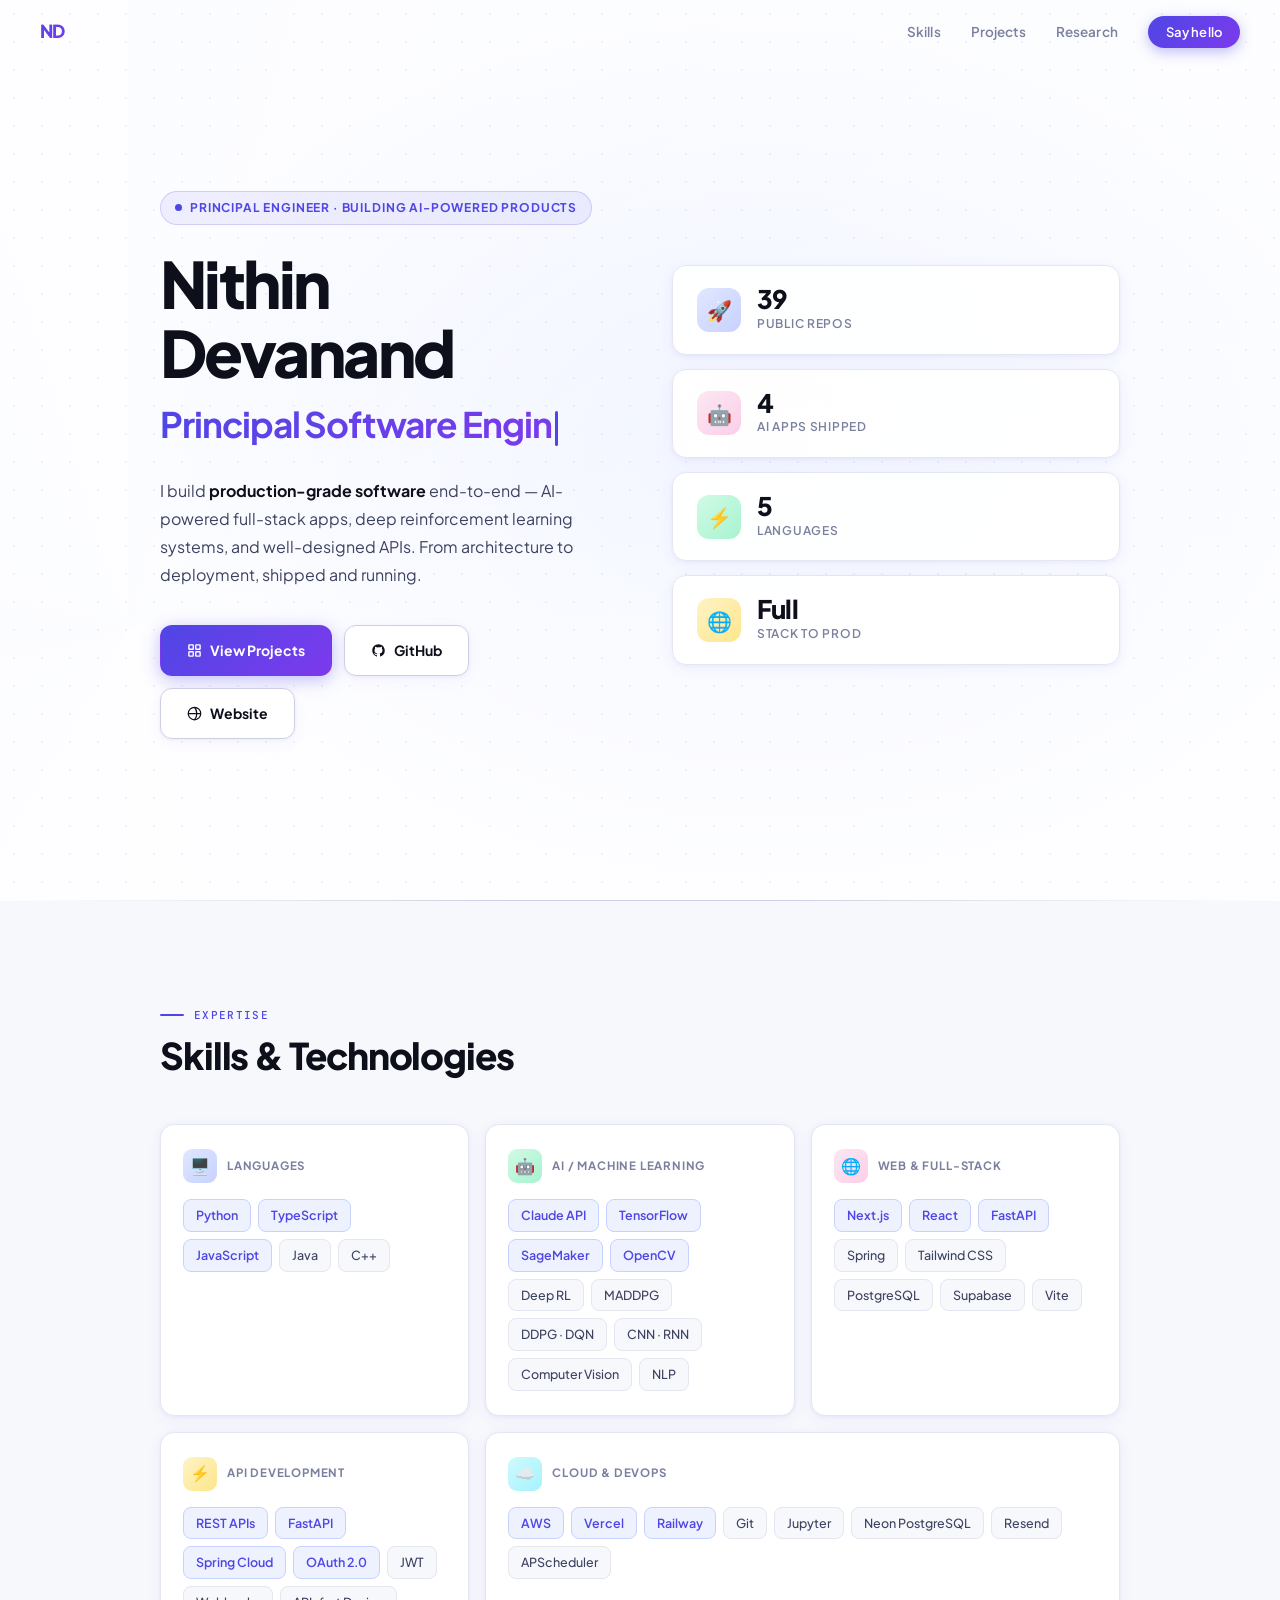
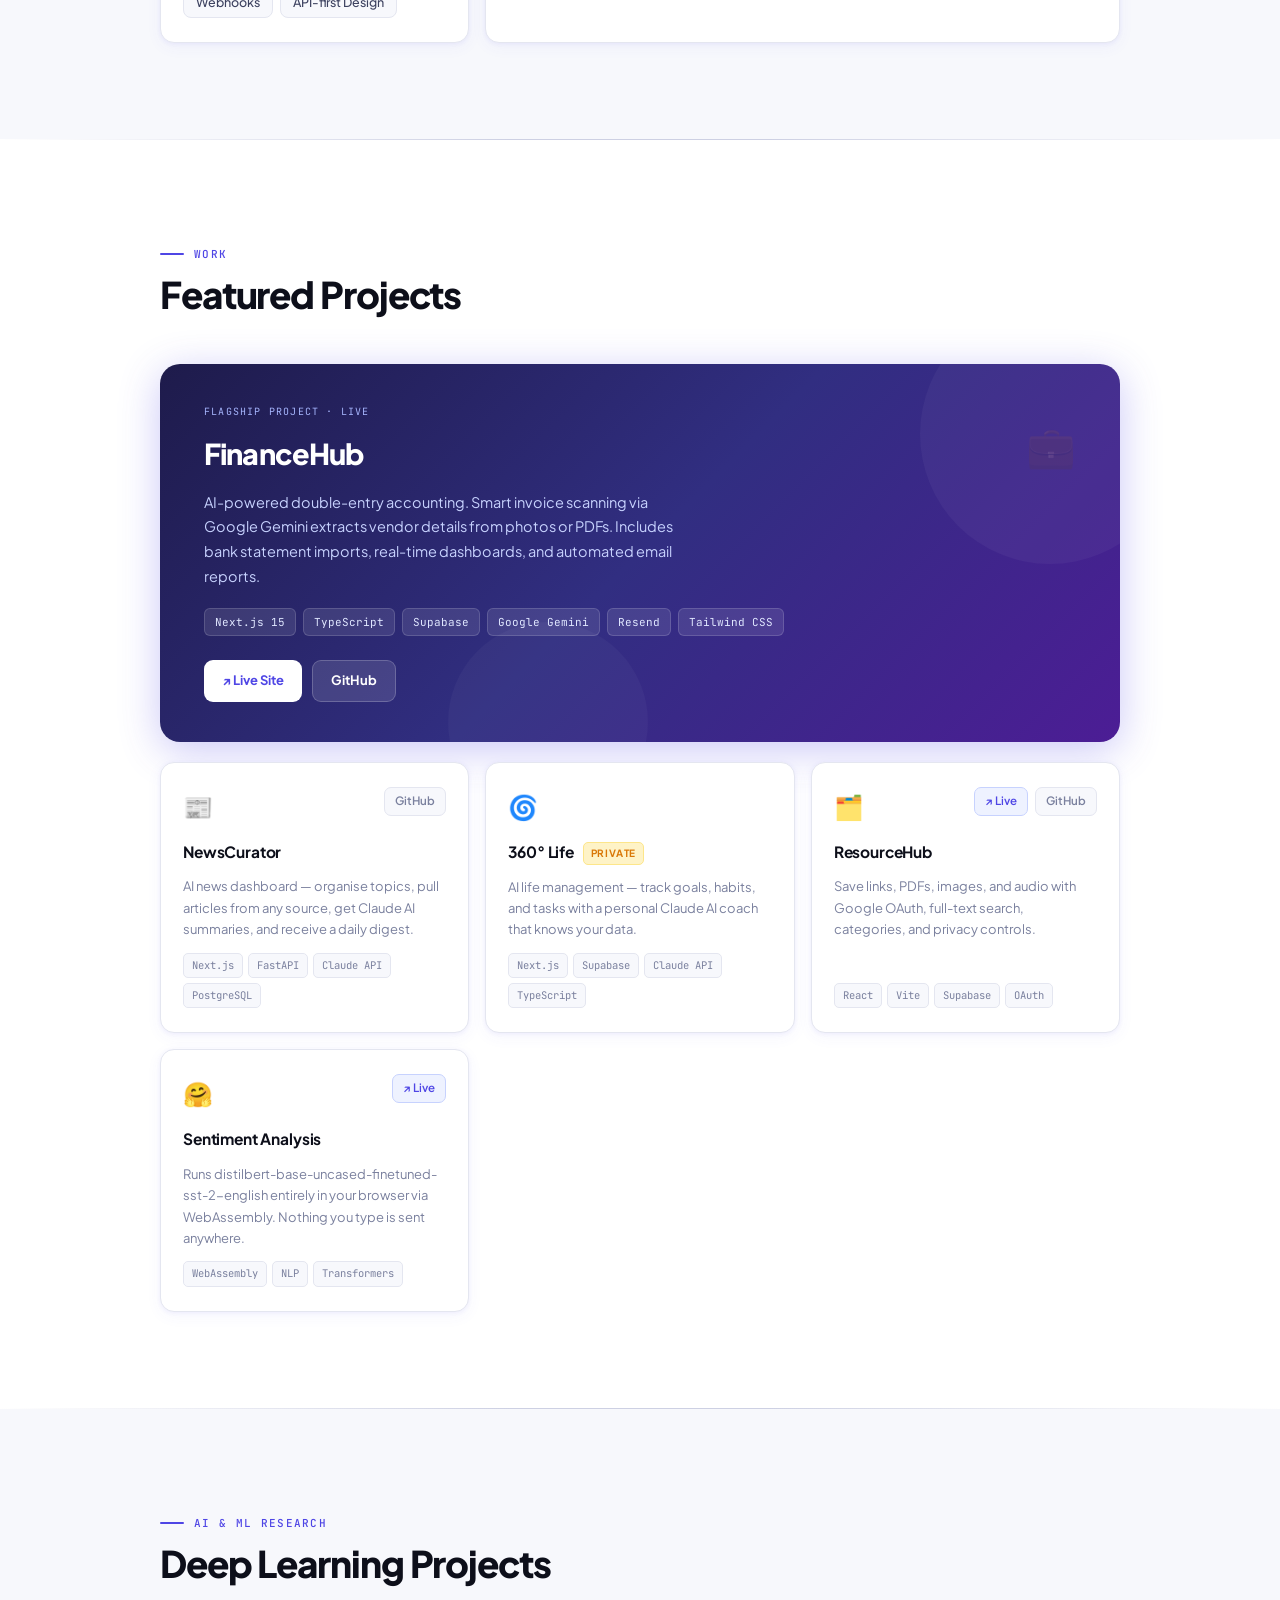
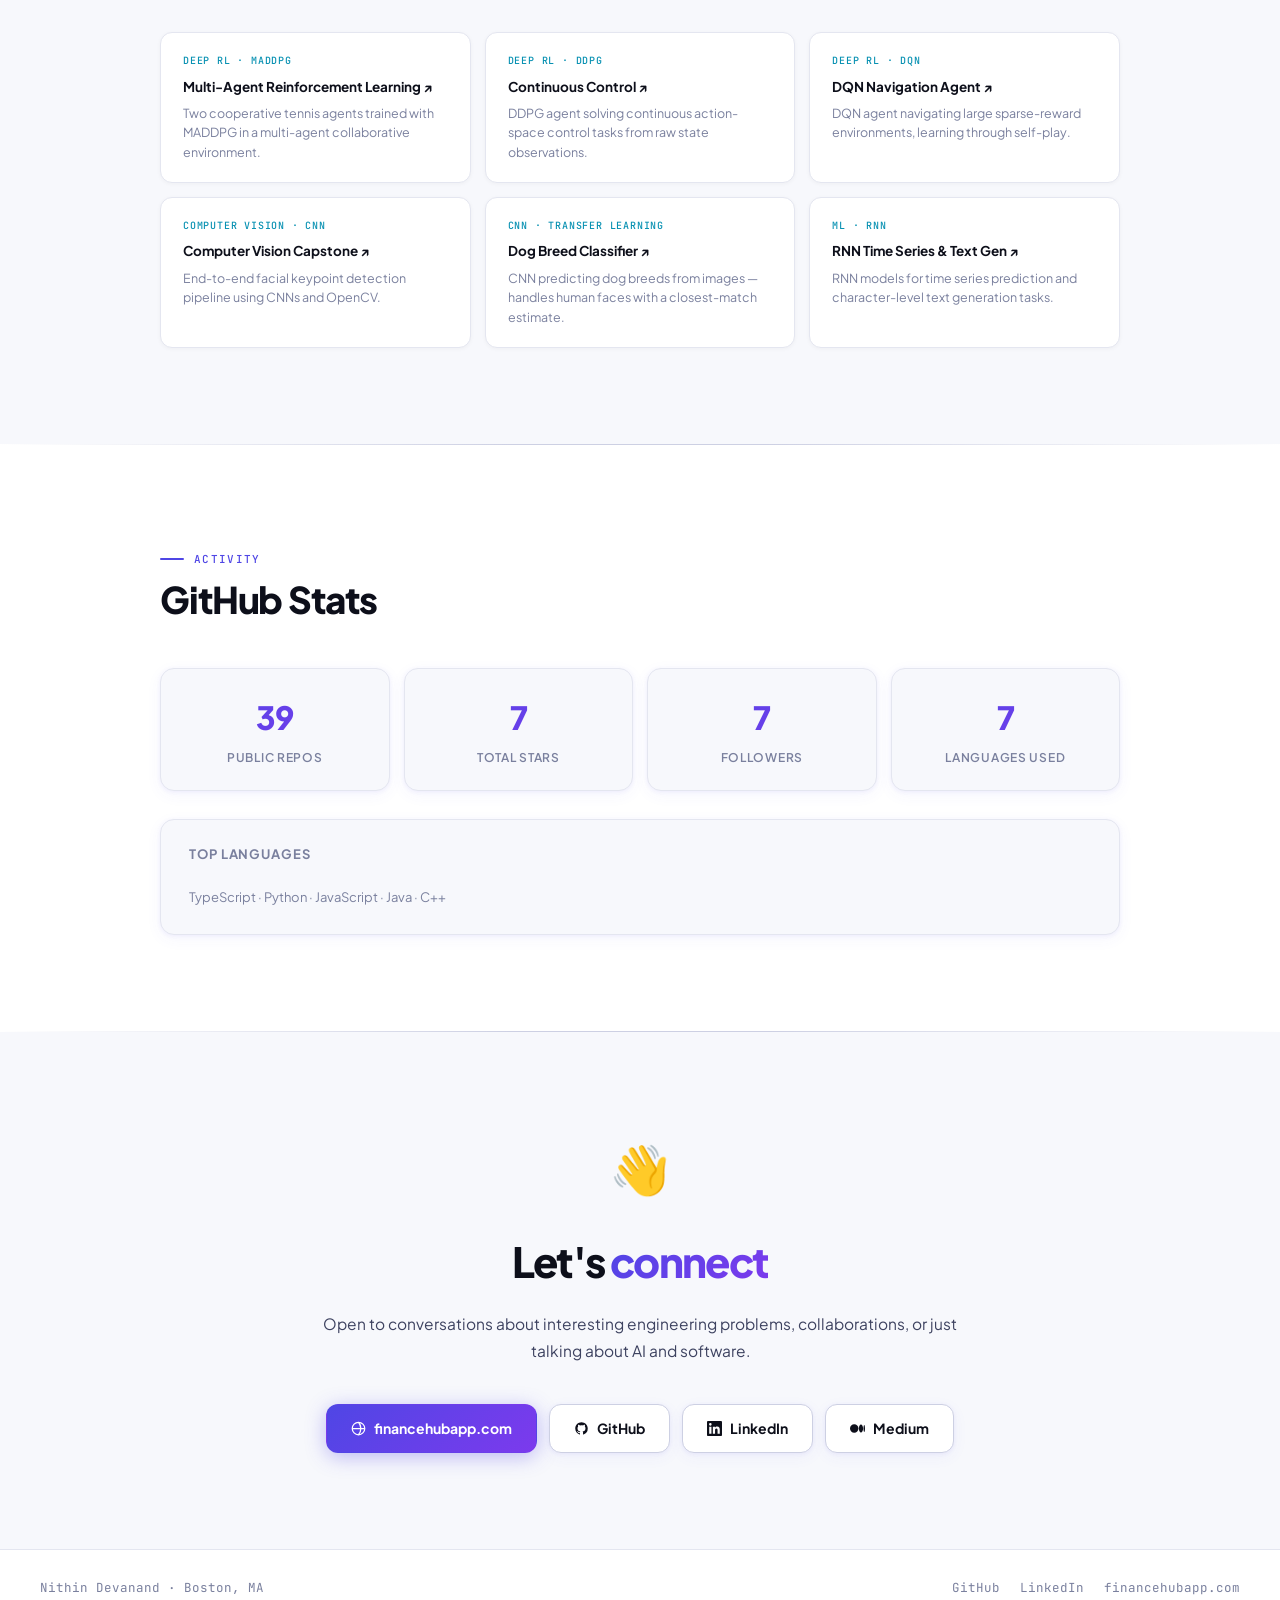
==== commit 766e8f09: "Add Sentiment Analysis project" ====
--- a/index.html
+++ b/index.html
@@ -581,6 +581,21 @@
         <div class="proj-tags">
           <span class="ptag">React</span><span class="ptag">Vite</span>
           <span class="ptag">Supabase</span><span class="ptag">OAuth</span>
+        </div>
+      </div>
+
+      <div class="proj-card reveal reveal-d1">
+        <div class="proj-top">
+          <span class="proj-emoji">🤗</span>
+          <div class="proj-links-row">
+            <a class="plink live-link" href="https://huggingface.co/spaces/techresearchspace/sentiment-demo" target="_blank">↗ Live</a>
+          </div>
+        </div>
+        <div class="proj-title">Sentiment Analysis</div>
+        <div class="proj-desc">Runs distilbert-base-uncased-finetuned-sst-2-english entirely in your browser via WebAssembly. Nothing you type is sent anywhere.</div>
+        <div class="proj-tags">
+          <span class="ptag">WebAssembly</span><span class="ptag">NLP</span>
+          <span class="ptag">Transformers</span>
         </div>
       </div>
 
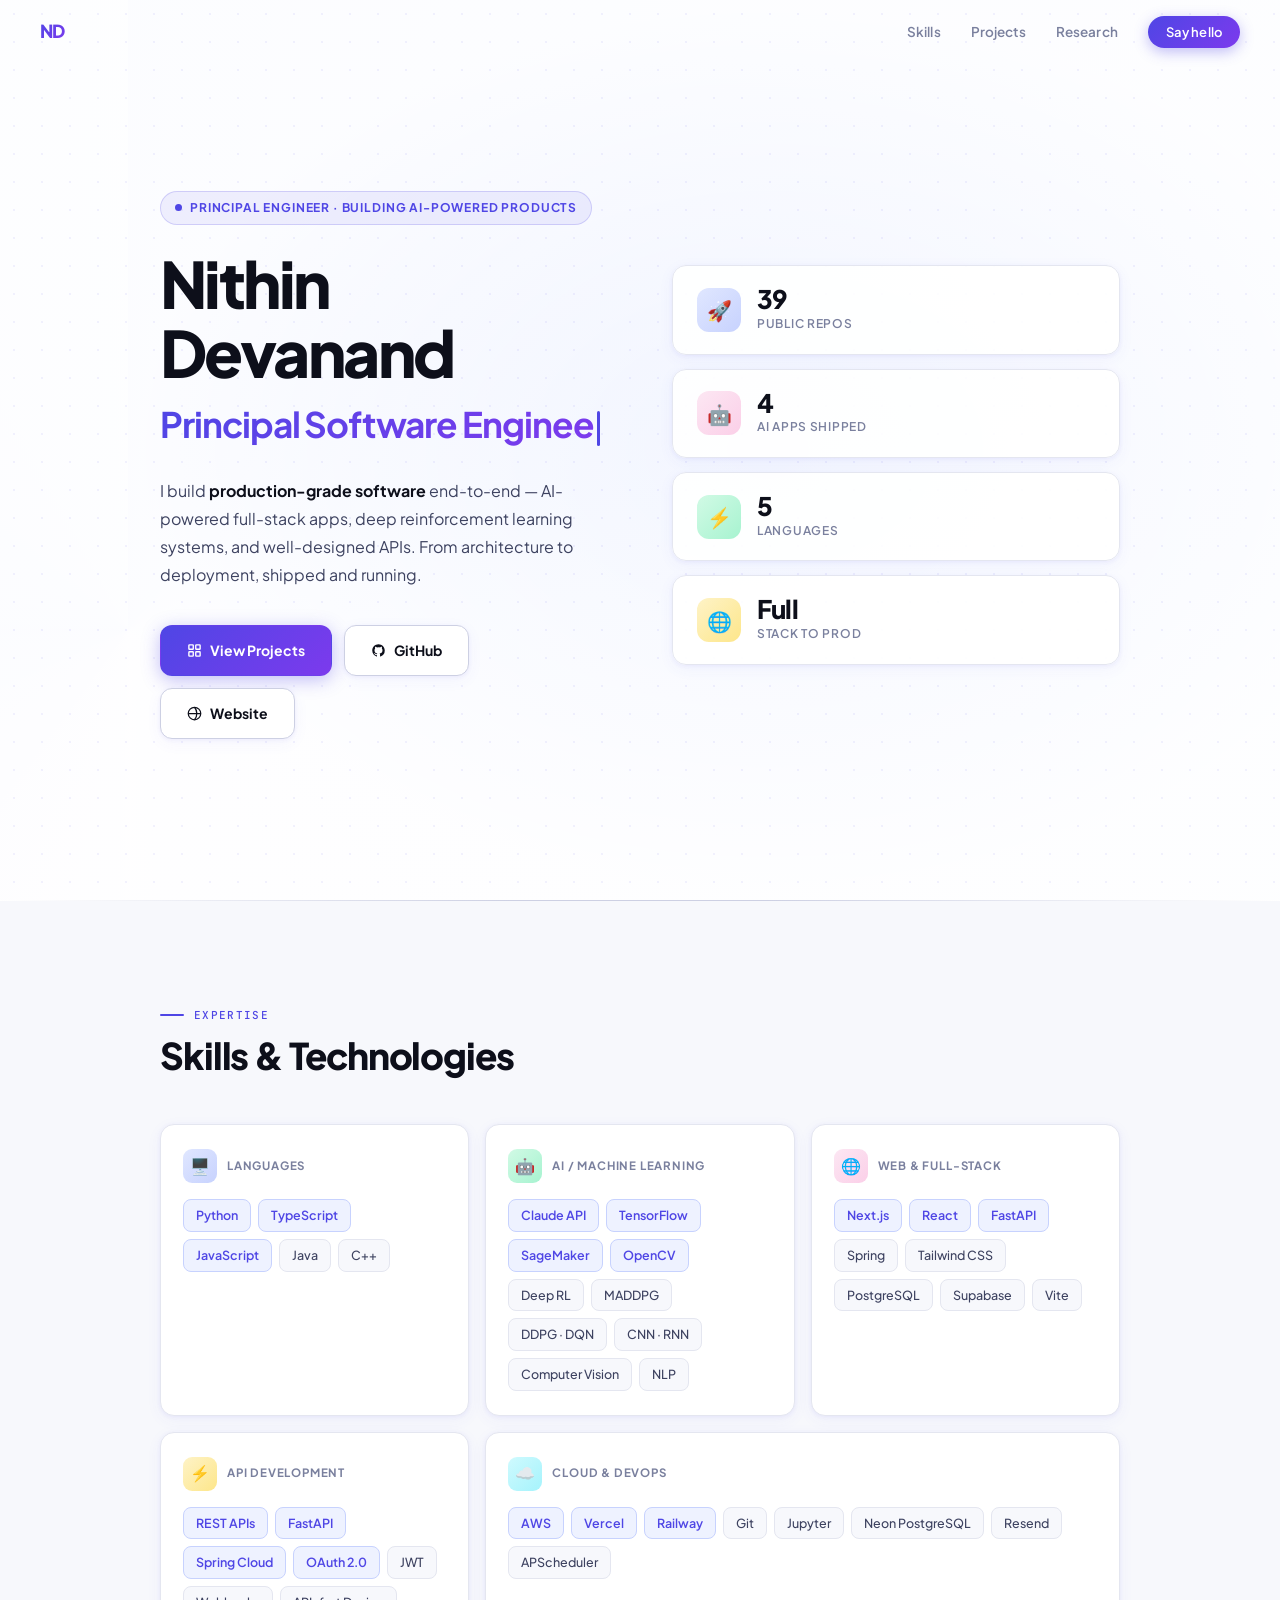
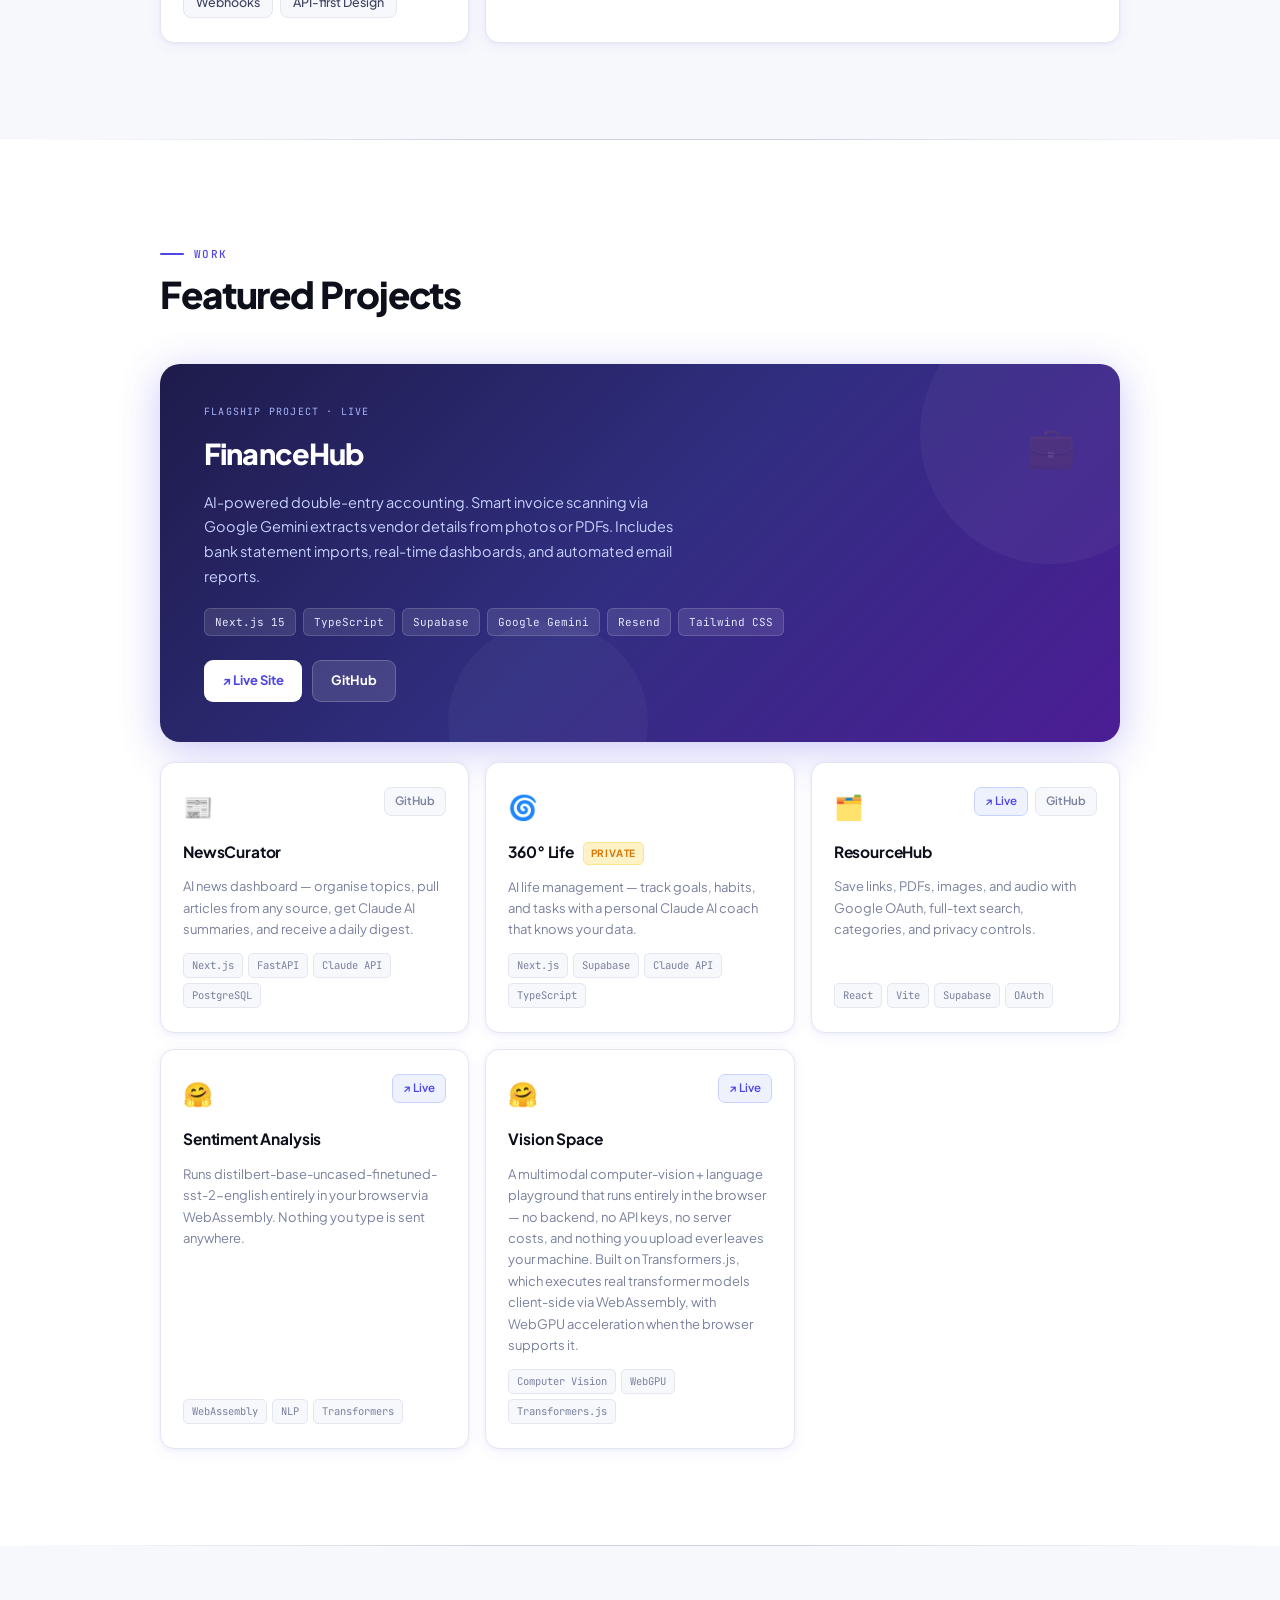
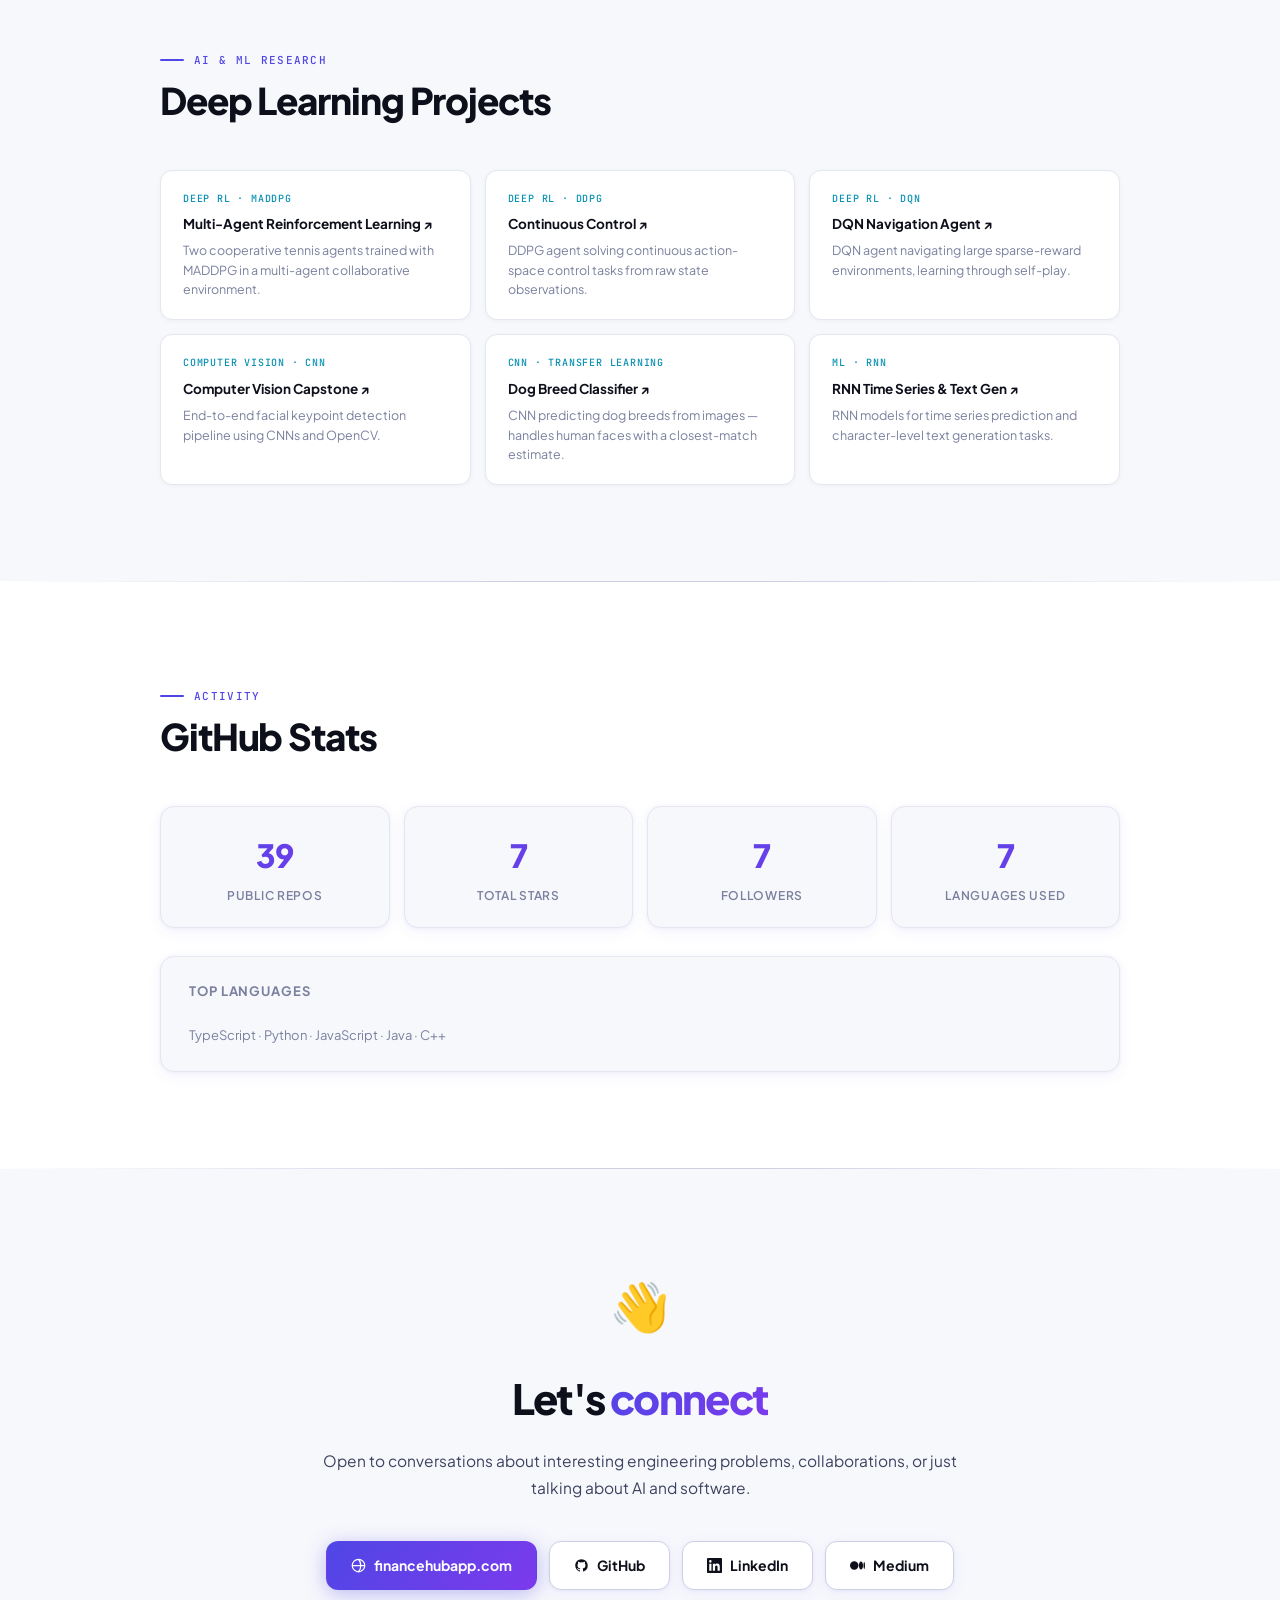
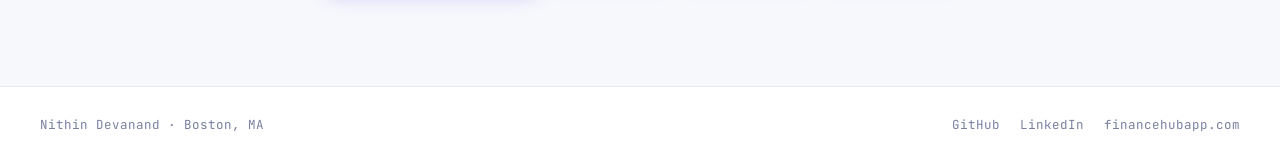
==== commit 98efd80f: "Add Vision Space project" ====
--- a/index.html
+++ b/index.html
@@ -596,6 +596,21 @@
         <div class="proj-tags">
           <span class="ptag">WebAssembly</span><span class="ptag">NLP</span>
           <span class="ptag">Transformers</span>
+        </div>
+      </div>
+
+      <div class="proj-card reveal reveal-d2">
+        <div class="proj-top">
+          <span class="proj-emoji">🤗</span>
+          <div class="proj-links-row">
+            <a class="plink live-link" href="https://huggingface.co/spaces/techresearchspace/vision-space" target="_blank">↗ Live</a>
+          </div>
+        </div>
+        <div class="proj-title">Vision Space</div>
+        <div class="proj-desc">A multimodal computer-vision + language playground that runs entirely in the browser — no backend, no API keys, no server costs, and nothing you upload ever leaves your machine. Built on Transformers.js, which executes real transformer models client-side via WebAssembly, with WebGPU acceleration when the browser supports it.</div>
+        <div class="proj-tags">
+          <span class="ptag">Computer Vision</span><span class="ptag">WebGPU</span>
+          <span class="ptag">Transformers.js</span>
         </div>
       </div>
 
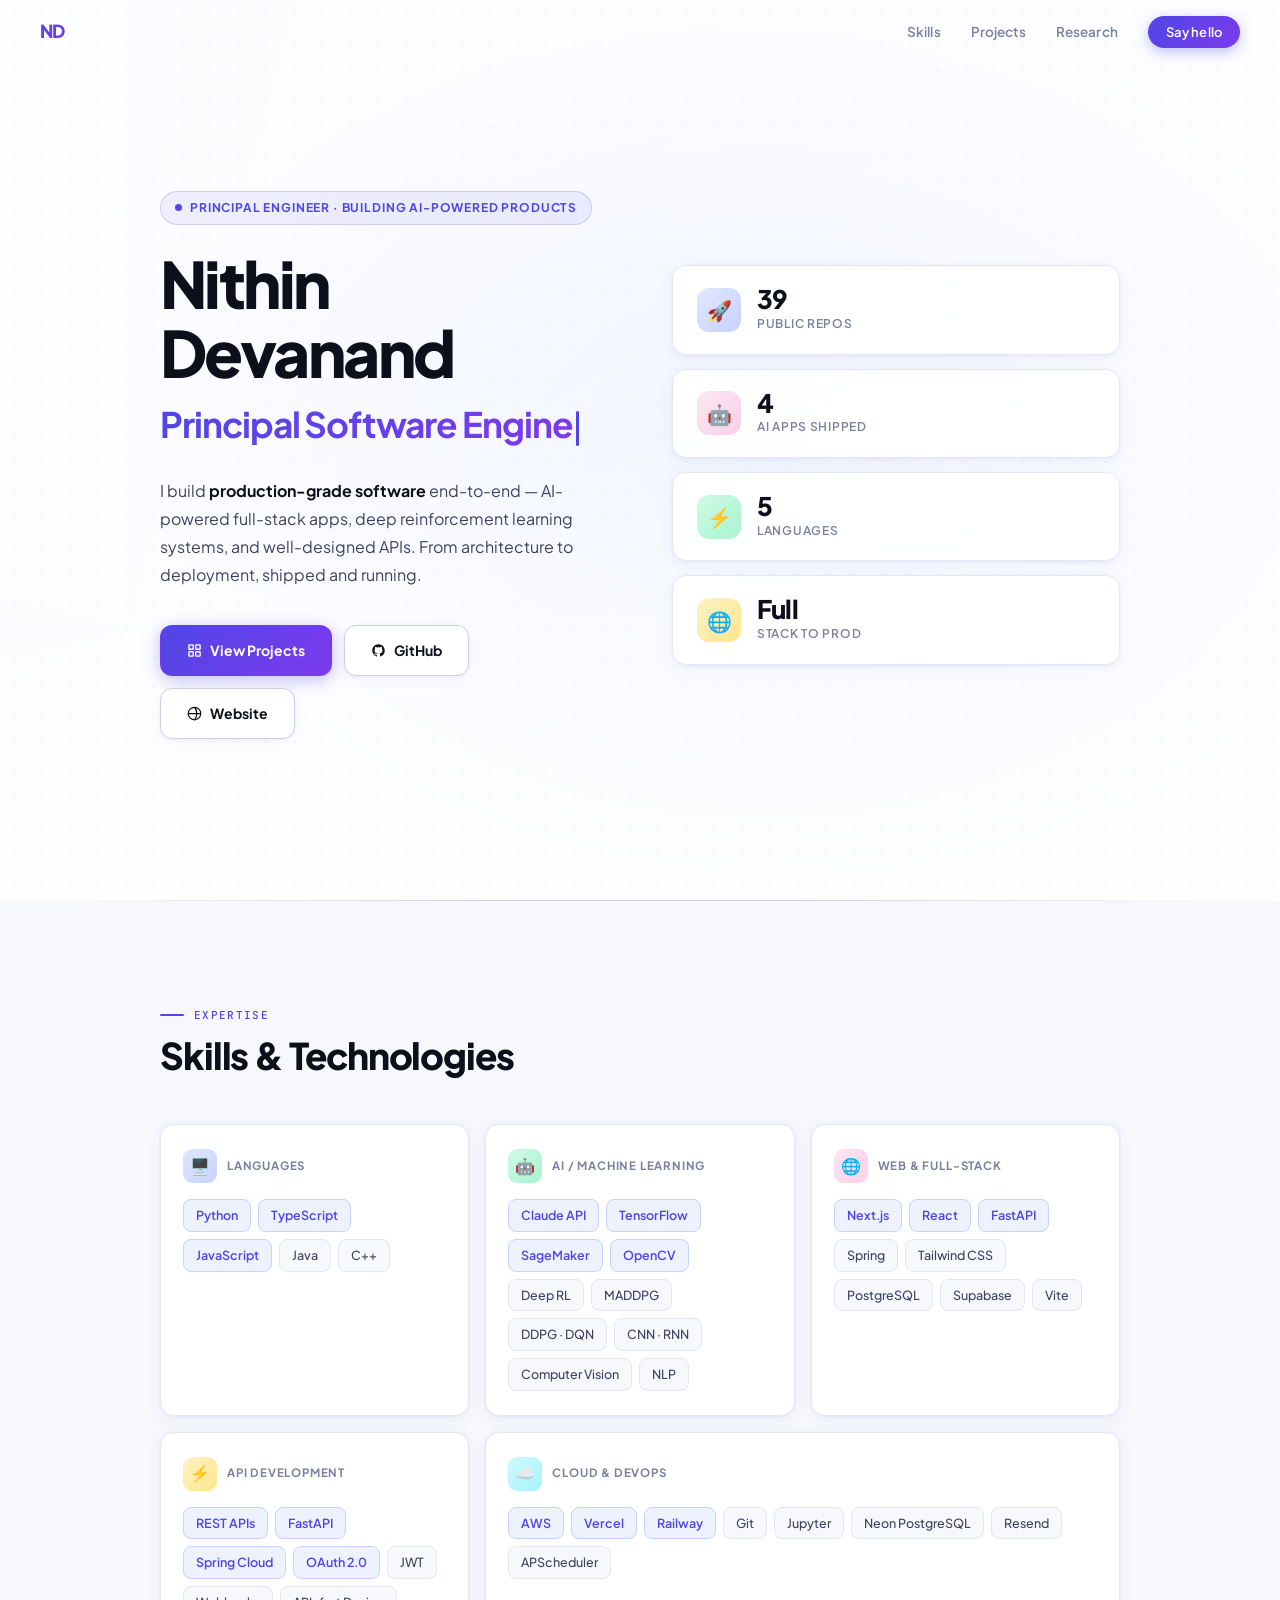
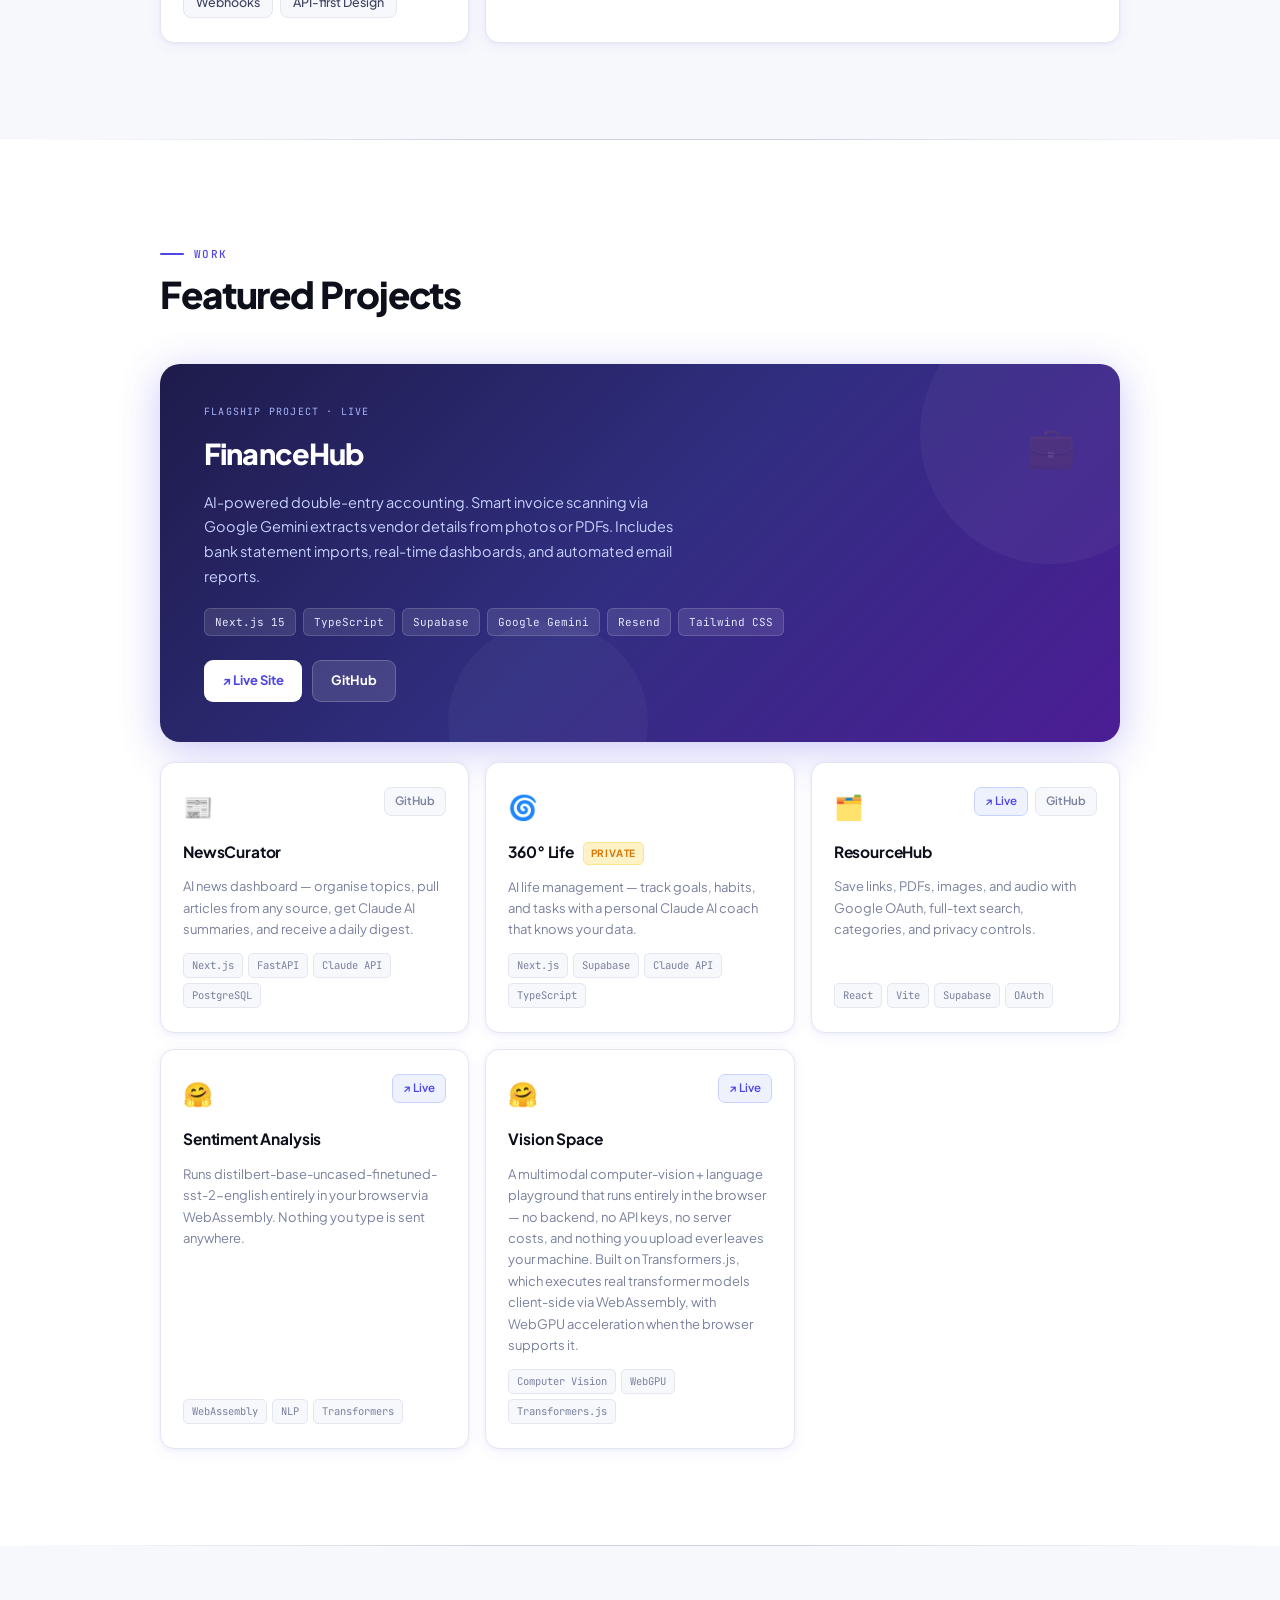
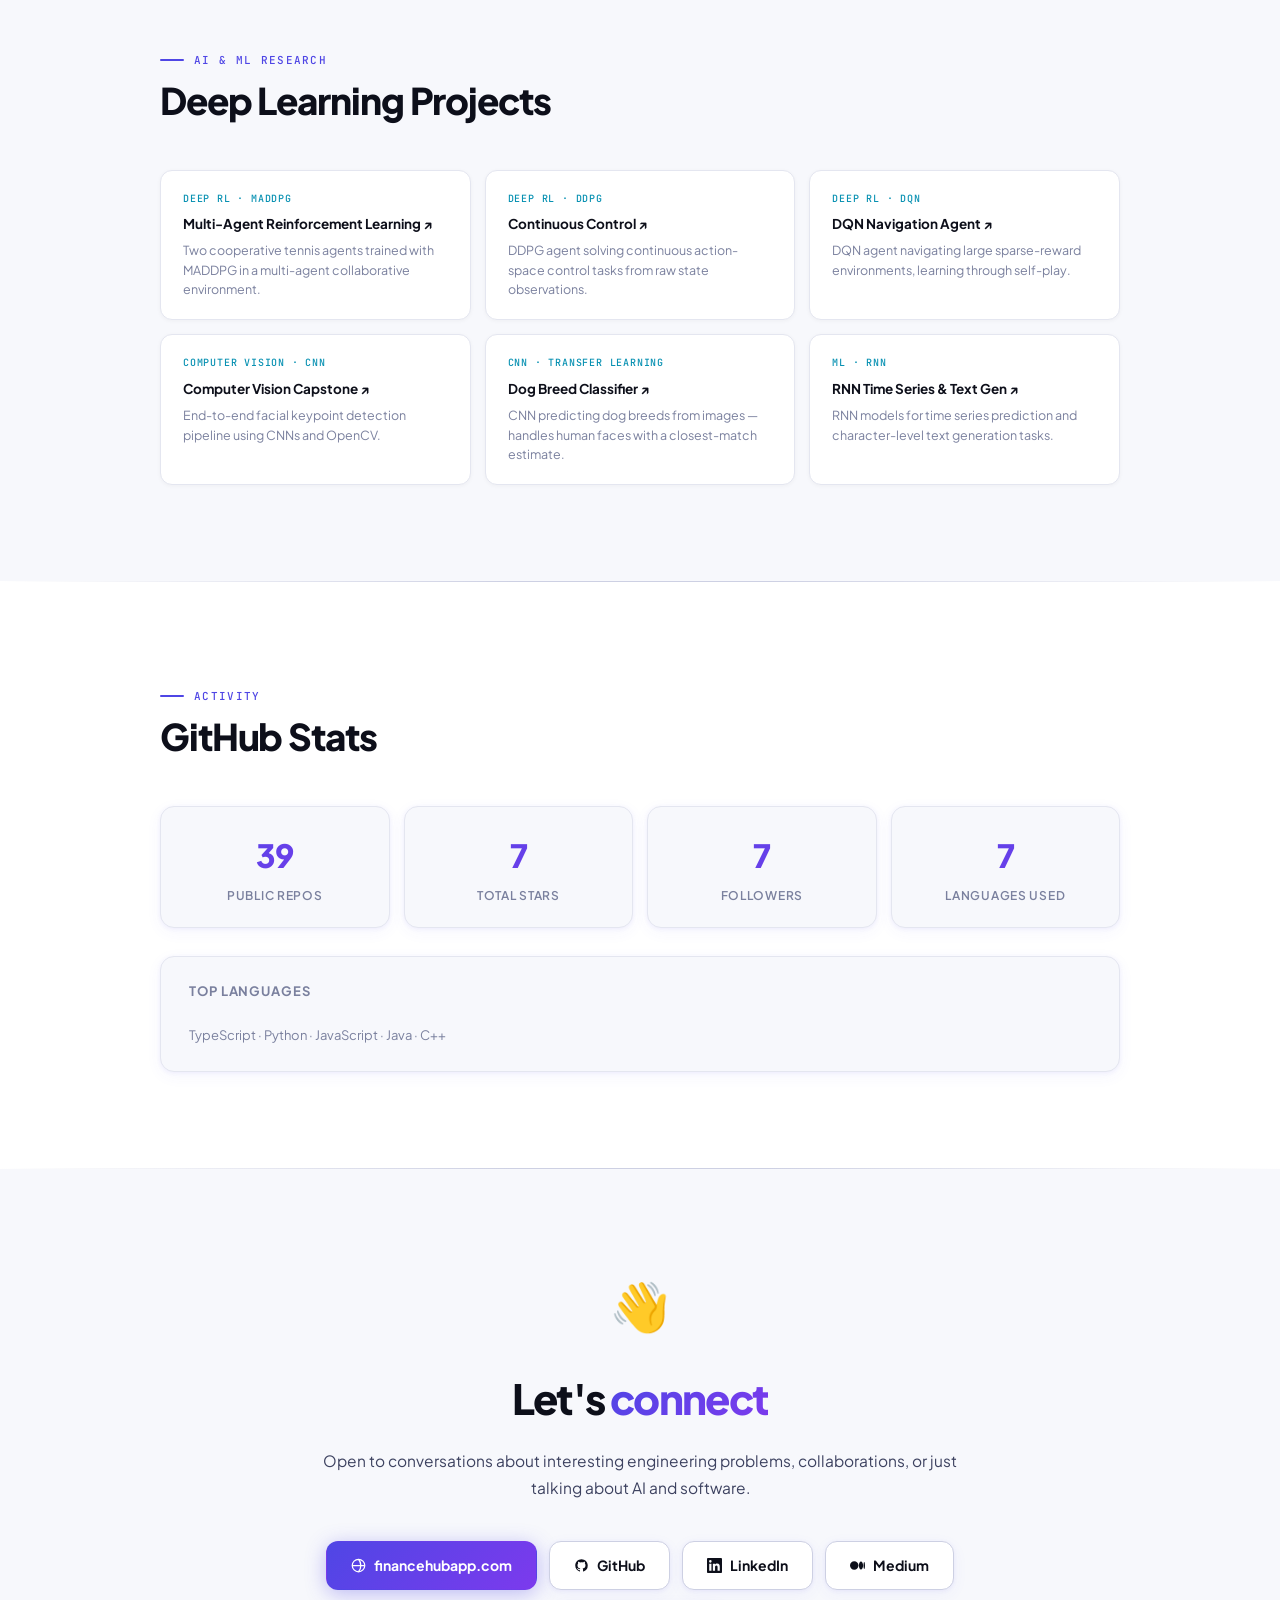
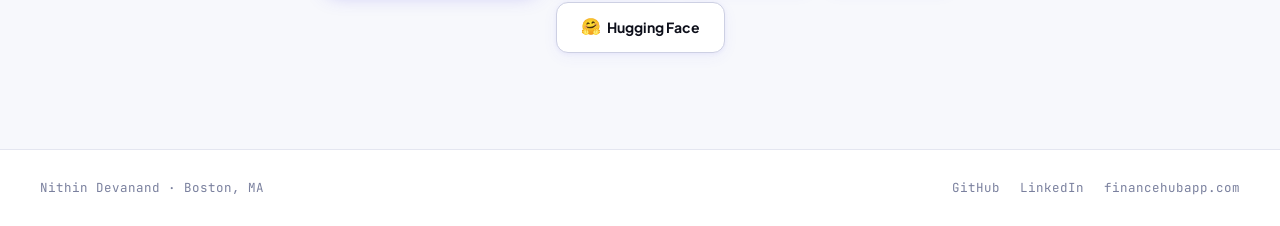
==== commit 28482259: "Add Hugging Face to connect section" ====
--- a/index.html
+++ b/index.html
@@ -710,6 +710,10 @@
           <svg width="15" height="15" viewBox="0 0 24 24" fill="currentColor"><path d="M13.54 12a6.8 6.8 0 01-6.77 6.82A6.8 6.8 0 010 12a6.8 6.8 0 016.77-6.82A6.8 6.8 0 0113.54 12zM20.96 12c0 3.54-1.51 6.42-3.38 6.42-1.87 0-3.39-2.88-3.39-6.42s1.52-6.42 3.39-6.42 3.38 2.88 3.38 6.42M24 12c0 3.17-.53 5.75-1.19 5.75-.66 0-1.19-2.58-1.19-5.75s.53-5.75 1.19-5.75C23.47 6.25 24 8.83 24 12z"/></svg>
           Medium
         </a>
+        <a class="cl" href="https://huggingface.co/techresearchspace" target="_blank">
+          <span style="font-size: 16px; margin-top: -2px; margin-right: -2px;">🤗</span>
+          Hugging Face
+        </a>
       </div>
     </div>
   </div>
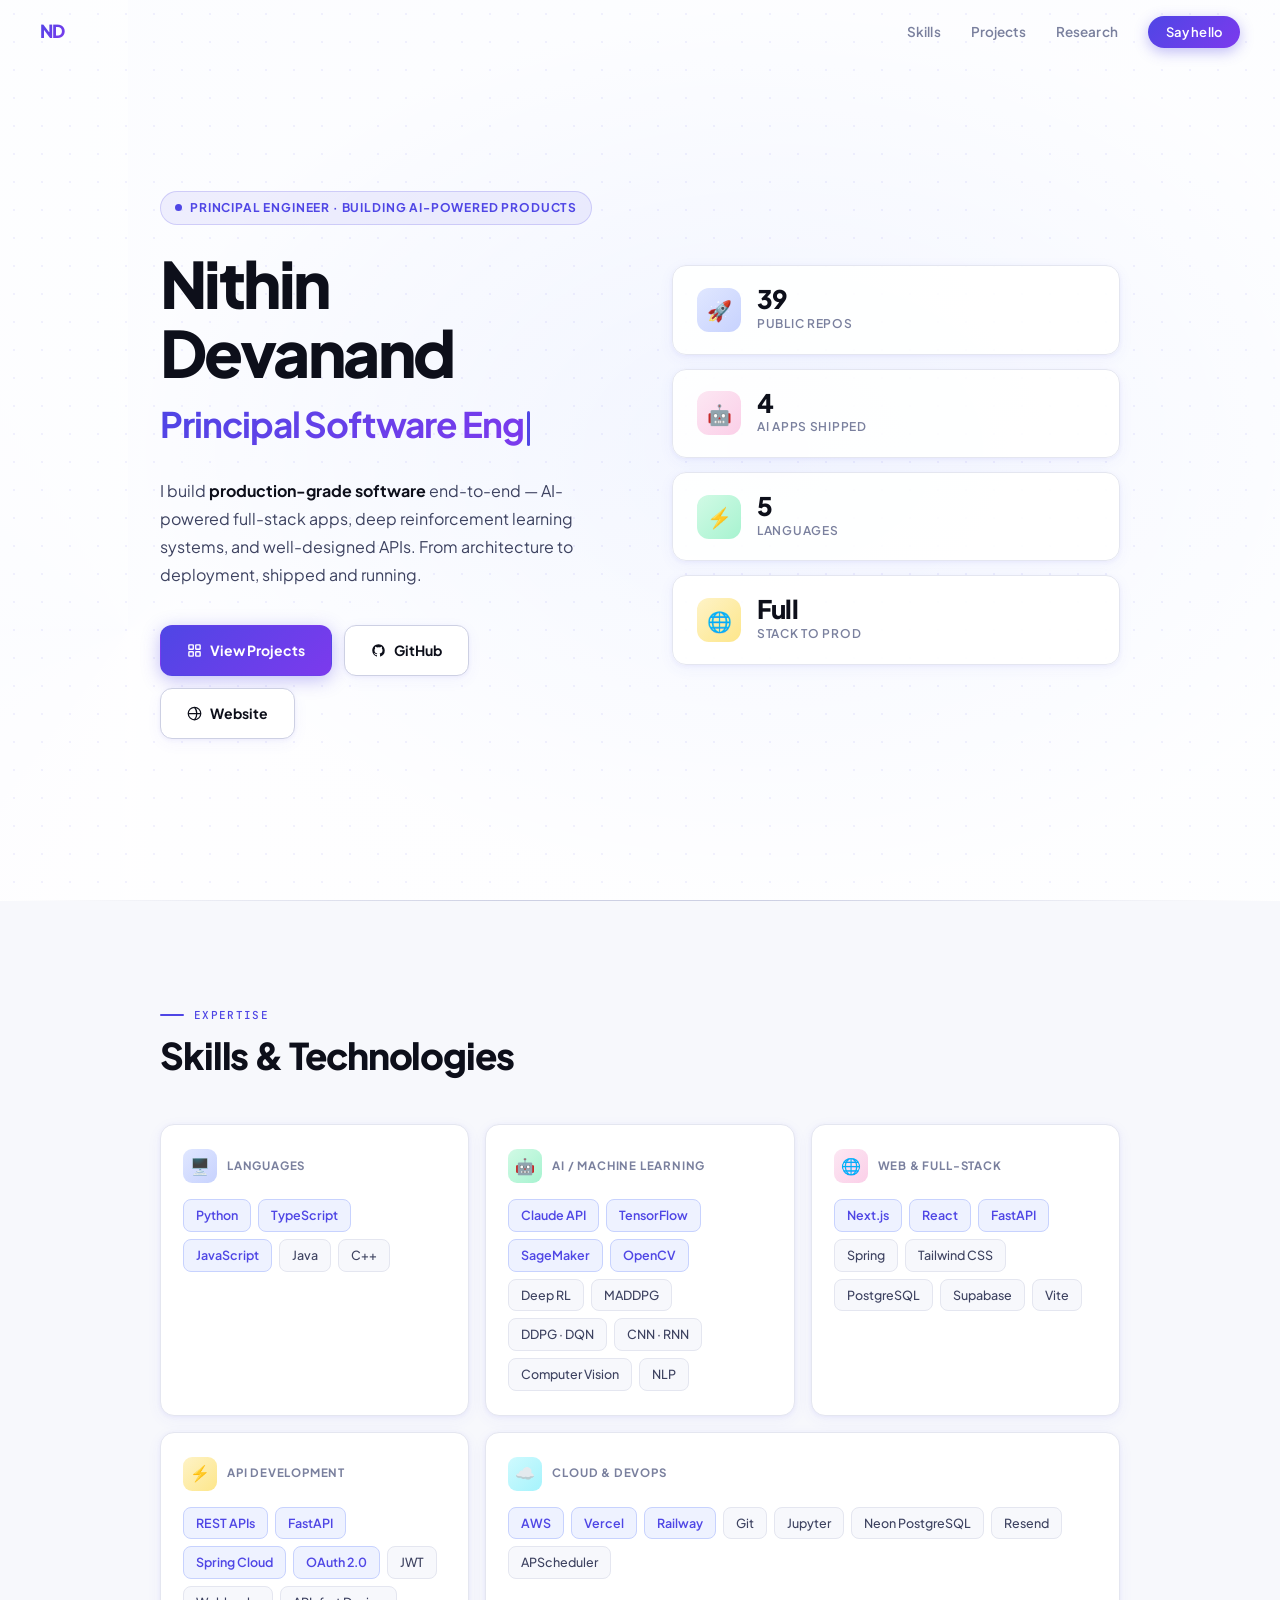
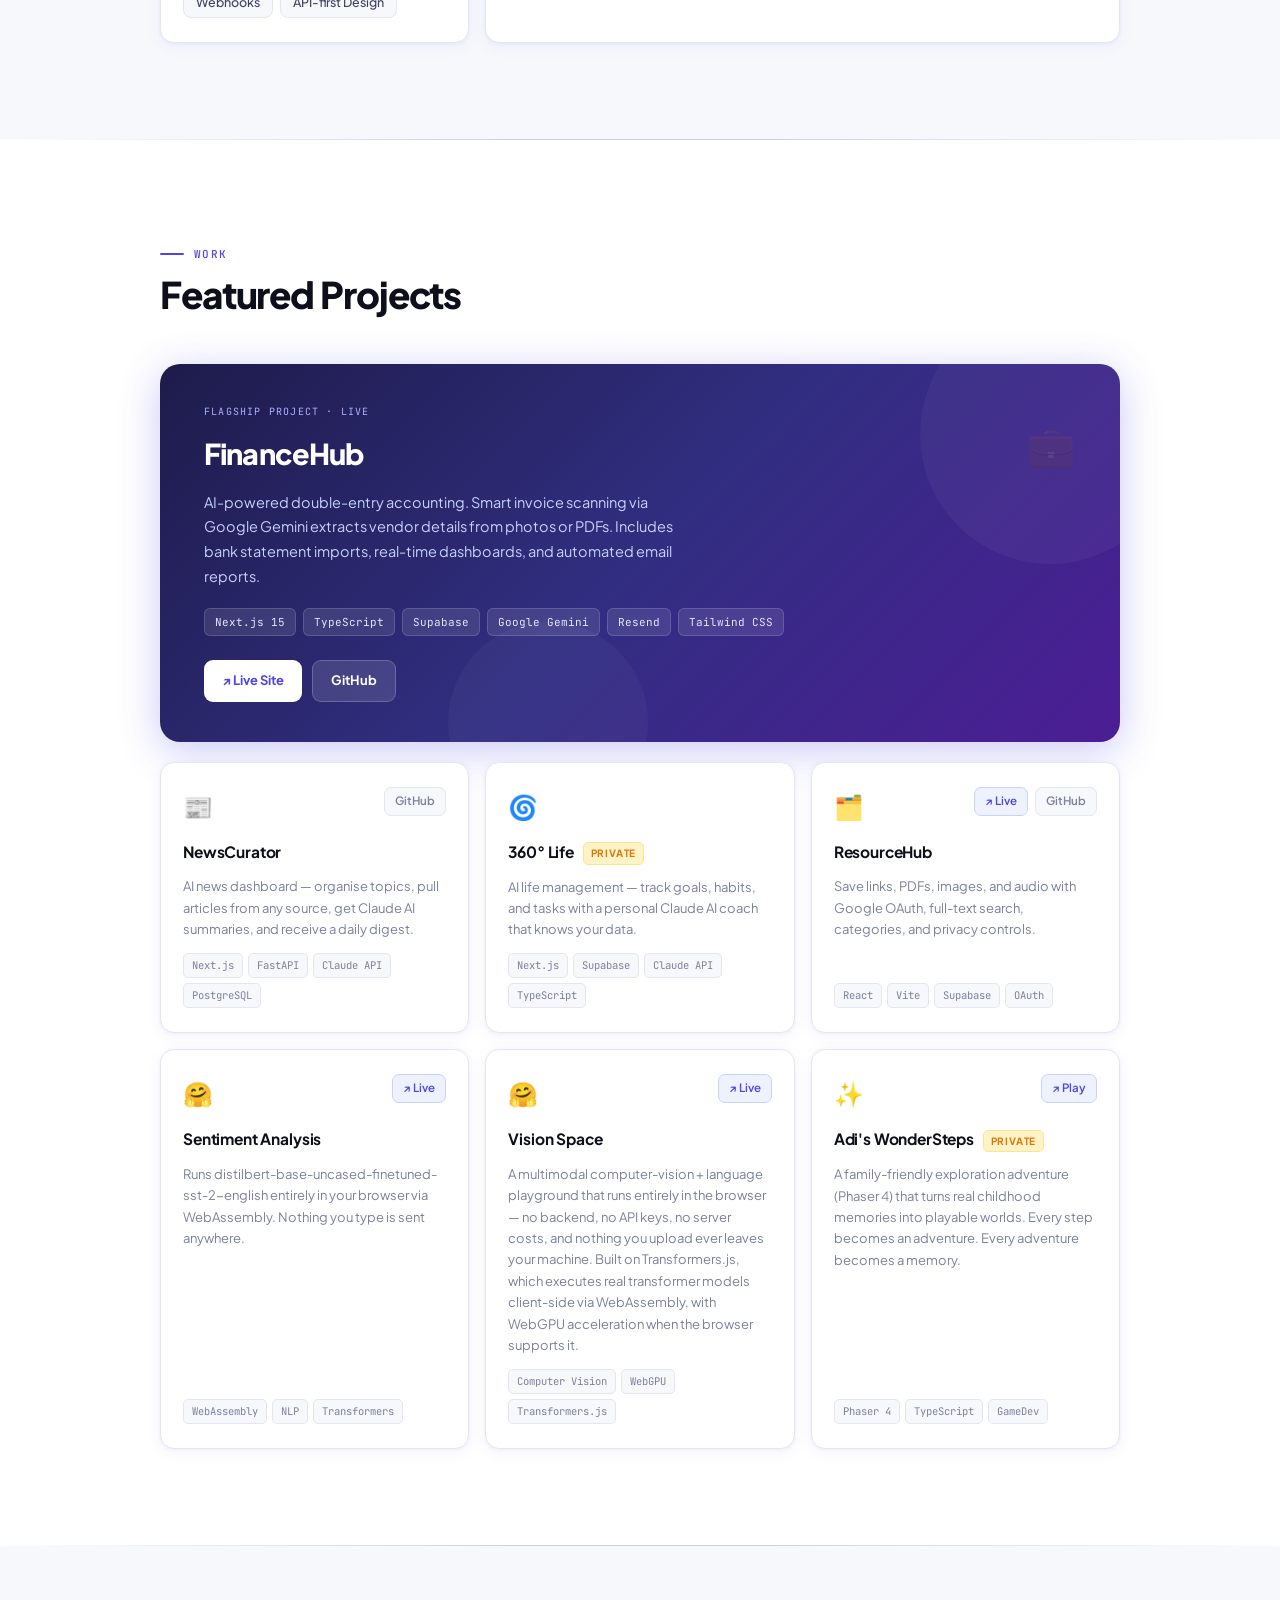
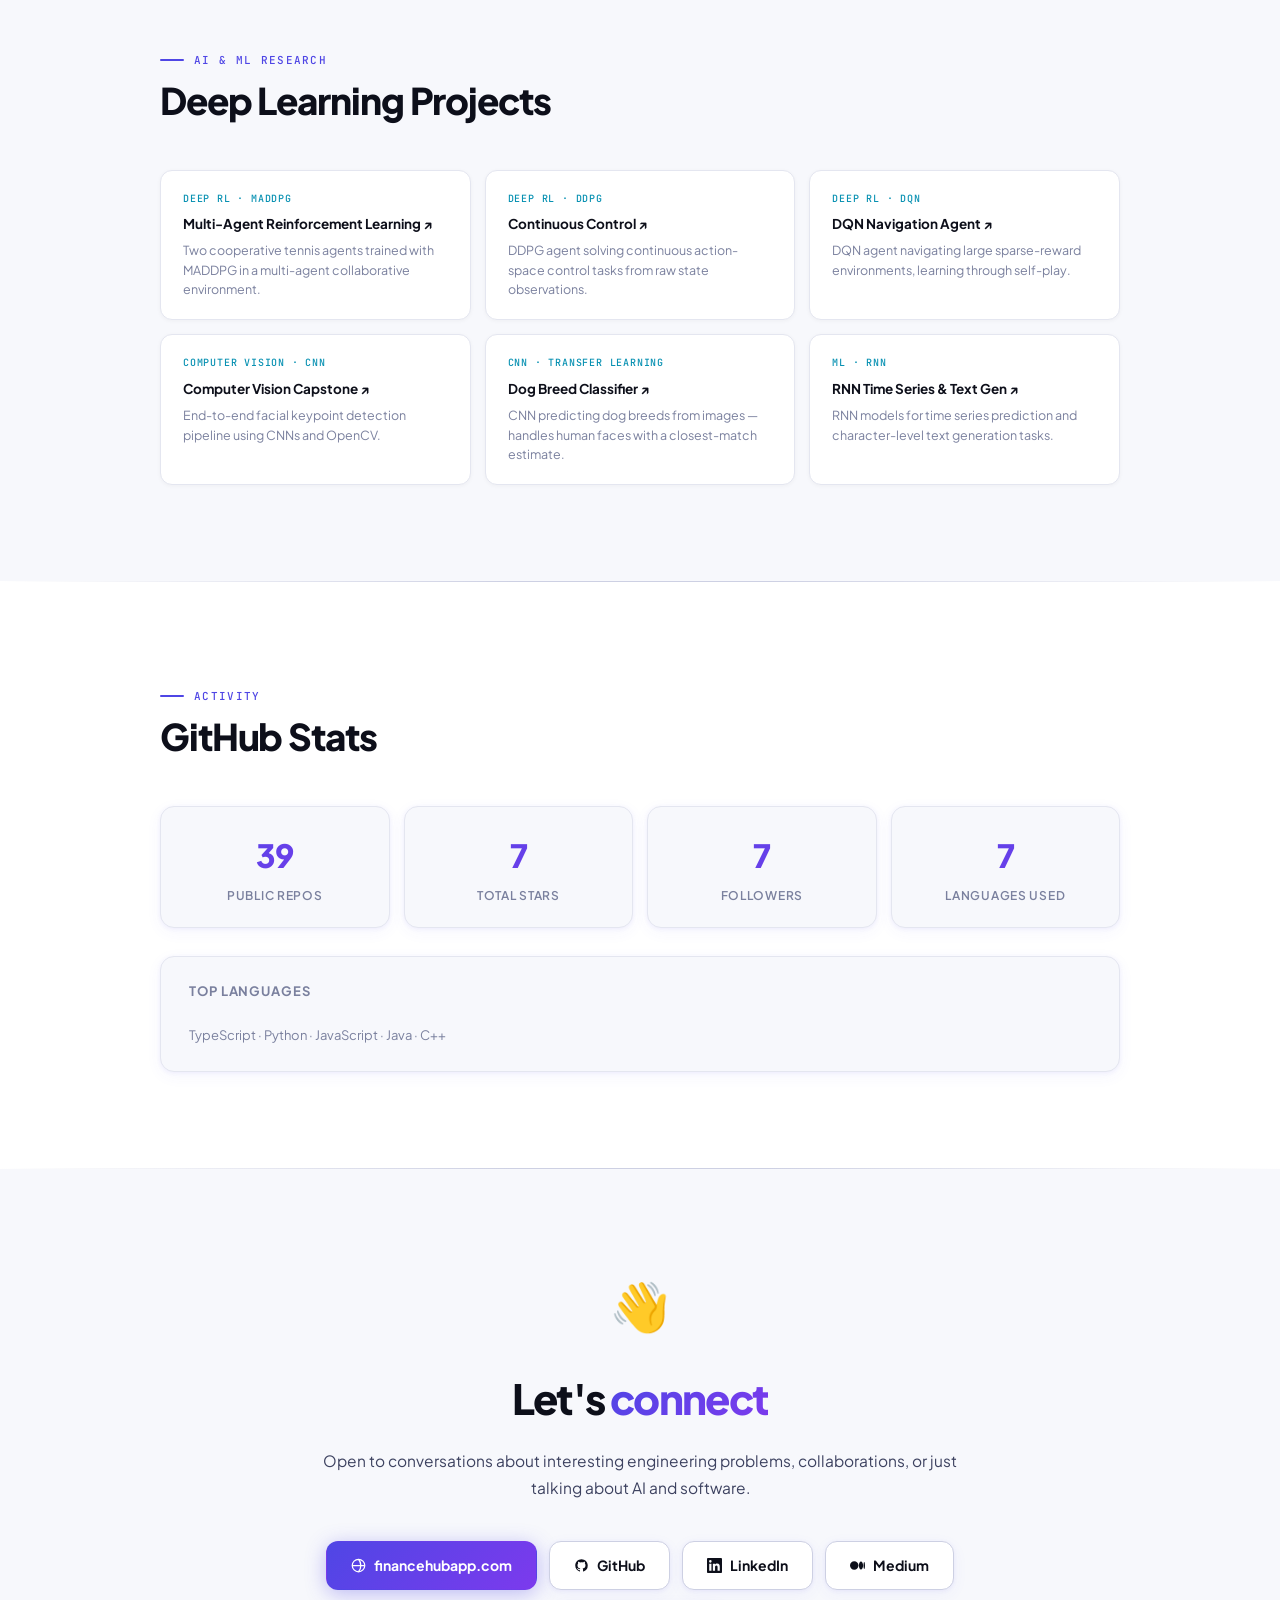
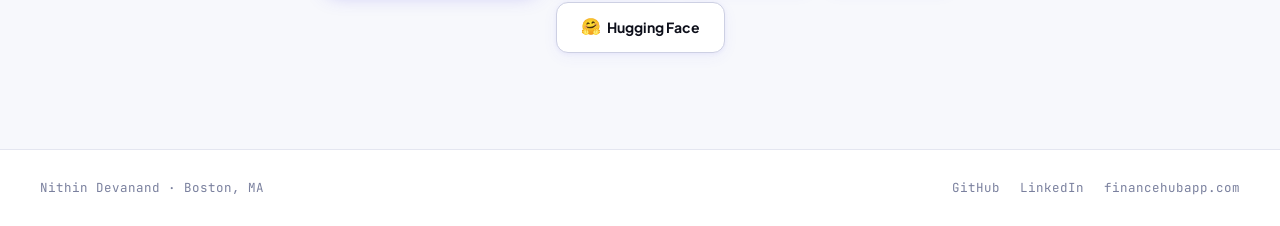
==== commit a1fd8871: "Add Adi's WonderSteps project" ====
--- a/index.html
+++ b/index.html
@@ -1,831 +1,1836 @@
 <!DOCTYPE html>
 <html lang="en">
+
 <head>
   <meta charset="UTF-8" />
   <meta name="viewport" content="width=device-width, initial-scale=1.0" />
   <title>Nithin Devanand — Principal Software Engineer</title>
-  <meta name="description" content="Principal Software Engineer in Boston, MA. Full-stack AI applications, deep reinforcement learning, and API architecture." />
+  <meta name="description"
+    content="Principal Software Engineer in Boston, MA. Full-stack AI applications, deep reinforcement learning, and API architecture." />
   <link rel="preconnect" href="https://fonts.googleapis.com" />
   <link rel="preconnect" href="https://fonts.gstatic.com" crossorigin />
-  <link href="https://fonts.googleapis.com/css2?family=Plus+Jakarta+Sans:wght@300;400;500;600;700;800&family=JetBrains+Mono:wght@400;500&display=swap" rel="stylesheet" />
+  <link
+    href="https://fonts.googleapis.com/css2?family=Plus+Jakarta+Sans:wght@300;400;500;600;700;800&family=JetBrains+Mono:wght@400;500&display=swap"
+    rel="stylesheet" />
 
   <style>
-  /* ── RESET ─────────────────────────────────────────── */
-  *, *::before, *::after { box-sizing: border-box; margin: 0; padding: 0; }
-  :root {
-    --bg:       #ffffff;
-    --bg2:      #f7f8fc;
-    --bg3:      #eef0f8;
-    --border:   #e4e6f0;
-    --border2:  #cdd0e3;
-    --text:     #0d0f1a;
-    --text2:    #3d4260;
-    --muted:    #7a809e;
-    --muted2:   #a8aec8;
-    --indigo:   #4f46e5;
-    --violet:   #7c3aed;
-    --cyan:     #0891b2;
-    --grad:     linear-gradient(135deg,#4f46e5,#7c3aed);
-    --grad-r:   linear-gradient(135deg,#7c3aed,#4f46e5);
-    --shadow-s: 0 1px 4px rgba(79,70,229,.07), 0 4px 16px rgba(79,70,229,.05);
-    --shadow-m: 0 4px 24px rgba(79,70,229,.12), 0 12px 40px rgba(0,0,0,.06);
-    --shadow-l: 0 8px 40px rgba(79,70,229,.18), 0 24px 60px rgba(0,0,0,.09);
-    --r:        14px;
-    --max:      960px;
-  }
-  html { scroll-behavior: smooth; }
-  body { font-family: 'Plus Jakarta Sans', sans-serif; background: var(--bg); color: var(--text); line-height: 1.65; overflow-x: hidden; }
-  a { text-decoration: none; color: inherit; }
-
-  ::-webkit-scrollbar { width: 5px; }
-  ::-webkit-scrollbar-track { background: var(--bg2); }
-  ::-webkit-scrollbar-thumb { background: #c4c7e0; border-radius: 3px; }
-
-  /* ── NAV ────────────────────────────────────────────── */
-  nav {
-    position: fixed; top: 0; left: 0; right: 0; z-index: 999;
-    height: 62px; padding: 0 40px;
-    display: flex; align-items: center; justify-content: space-between;
-    transition: background .3s, box-shadow .3s;
-  }
-  nav.scrolled { background: rgba(255,255,255,.88); backdrop-filter: blur(18px); box-shadow: 0 1px 0 var(--border); }
-  .nav-logo { font-weight: 800; font-size: 18px; letter-spacing: -.03em; }
-  .nav-logo span { background: var(--grad); -webkit-background-clip: text; -webkit-text-fill-color: transparent; }
-  .nav-links { display: flex; align-items: center; gap: 30px; list-style: none; }
-  .nav-links a { color: var(--muted); font-size: 13.5px; font-weight: 600; letter-spacing: .01em; transition: color .2s; }
-  .nav-links a:hover { color: var(--indigo); }
-  .nav-pill {
-    background: var(--grad); color: #fff !important;
-    padding: 8px 18px; border-radius: 999px; font-size: 13px !important;
-    box-shadow: 0 4px 14px rgba(79,70,229,.35); transition: transform .2s, box-shadow .2s !important;
-  }
-  .nav-pill:hover { transform: translateY(-2px) !important; box-shadow: 0 6px 20px rgba(79,70,229,.45) !important; }
-
-  /* ── HERO ───────────────────────────────────────────── */
-  #hero {
-    min-height: 100vh; display: flex; align-items: center;
-    padding: 110px 40px 80px; position: relative; overflow: hidden;
-  }
-  /* Animated mesh gradient */
-  .hero-mesh {
-    position: absolute; inset: -50%; z-index: 0;
-    background: conic-gradient(from 0deg at 30% 60%, #e0e7ff 0%, #f0f4ff 25%, #faf5ff 50%, #e0e7ff 75%, #f0f4ff 100%);
-    animation: rotateMesh 24s linear infinite;
-    opacity: .7;
-  }
-  @keyframes rotateMesh { to { transform: rotate(360deg); } }
-  .hero-fade {
-    position: absolute; inset: 0; z-index: 1;
-    background: radial-gradient(ellipse 70% 70% at 60% 50%, transparent, rgba(255,255,255,.85) 70%);
-  }
-  .hero-dots {
-    position: absolute; inset: 0; z-index: 1;
-    background-image: radial-gradient(circle, #4f46e512 1px, transparent 1px);
-    background-size: 28px 28px;
-  }
-  .hero-inner { position: relative; z-index: 2; max-width: var(--max); margin: 0 auto; width: 100%; display: grid; grid-template-columns: 1fr 1fr; gap: 64px; align-items: center; }
-  @media(max-width:860px) { .hero-inner { grid-template-columns: 1fr; gap: 48px; } }
-
-  .hero-left {}
-  .hero-chip {
-    display: inline-flex; align-items: center; gap: 8px;
-    background: rgba(79,70,229,.08); border: 1px solid rgba(79,70,229,.2);
-    color: var(--indigo); font-size: 12px; font-weight: 700;
-    letter-spacing: .07em; text-transform: uppercase;
-    padding: 6px 14px; border-radius: 999px; margin-bottom: 24px;
-    animation: chipIn .7s cubic-bezier(.34,1.56,.64,1) both;
-  }
-  @keyframes chipIn { from { opacity:0; transform:translateY(-12px) scale(.9); } }
-  .hero-chip-dot { width: 7px; height: 7px; border-radius: 50%; background: var(--indigo); animation: blink 2s ease-in-out infinite; }
-  @keyframes blink { 0%,100%{opacity:1} 50%{opacity:.3} }
-
-  .hero-h1 {
-    font-size: clamp(2.4rem, 6vw, 4rem); font-weight: 800;
-    letter-spacing: -.04em; line-height: 1.08; margin-bottom: 8px;
-    animation: fadeUp .7s .1s both;
-  }
-  .hero-role-line {
-    font-size: clamp(1.4rem, 3.5vw, 2.2rem); font-weight: 700;
-    letter-spacing: -.03em; margin-bottom: 24px; min-height: 1.4em;
-    animation: fadeUp .7s .2s both;
-  }
-  .grad-text { background: var(--grad); -webkit-background-clip: text; -webkit-text-fill-color: transparent; }
-  /* Typewriter cursor */
-  .cursor { display: inline-block; width: 3px; height: 1em; background: var(--indigo); margin-left: 3px; vertical-align: middle; animation: cursorBlink .9s step-end infinite; border-radius: 2px; }
-  @keyframes cursorBlink { 0%,100%{opacity:1} 50%{opacity:0} }
-
-  .hero-desc { font-size: 16px; color: var(--text2); line-height: 1.75; max-width: 460px; margin-bottom: 36px; animation: fadeUp .7s .3s both; }
-  .hero-desc strong { color: var(--text); }
-
-  .hero-btns { display: flex; flex-wrap: wrap; gap: 12px; align-items: center; animation: fadeUp .7s .4s both; }
-  .btn {
-    display: inline-flex; align-items: center; gap: 8px;
-    padding: 13px 26px; border-radius: 12px; font-size: 14px; font-weight: 700;
-    transition: transform .2s, box-shadow .2s; cursor: pointer; border: none; font-family: inherit;
-  }
-  .btn-primary { background: var(--grad); color: #fff; box-shadow: 0 4px 18px rgba(79,70,229,.35); border: 1.5px solid transparent; }
-  .btn-primary:hover { transform: translateY(-3px); box-shadow: 0 8px 28px rgba(79,70,229,.45); }
-  .btn-outline { background: var(--bg); color: var(--text); border: 1.5px solid var(--border2); box-shadow: var(--shadow-s); }
-  .btn-outline:hover { transform: translateY(-3px); box-shadow: var(--shadow-m); border-color: #a5b4fc; color: var(--indigo); }
-
-  /* Hero right — floating cards */
-  .hero-right { display: flex; flex-direction: column; gap: 14px; animation: fadeUp .7s .35s both; }
-  @media(max-width:860px) { .hero-right { display: grid; grid-template-columns: 1fr 1fr; } }
-  @media(max-width:480px) { .hero-right { grid-template-columns: 1fr; } }
-
-  .stat-card {
-    background: rgba(255,255,255,.9); border: 1px solid var(--border);
-    border-radius: var(--r); padding: 20px 24px;
-    box-shadow: var(--shadow-s); backdrop-filter: blur(12px);
-    display: flex; align-items: center; gap: 16px;
-    transition: transform .3s, box-shadow .3s;
-    animation: floatCard 5s ease-in-out infinite alternate;
-  }
-  .stat-card:nth-child(2) { animation-delay: -1.5s; }
-  .stat-card:nth-child(3) { animation-delay: -3s; }
-  .stat-card:nth-child(4) { animation-delay: -4.5s; }
-  @keyframes floatCard { from { transform: translateY(0); } to { transform: translateY(-6px); } }
-  .stat-card:hover { transform: translateY(-6px) scale(1.02) !important; box-shadow: var(--shadow-m) !important; }
-  .stat-icon { width: 44px; height: 44px; border-radius: 12px; display: flex; align-items: center; justify-content: center; font-size: 20px; flex-shrink: 0; }
-  .si-1 { background: linear-gradient(135deg,#e0e7ff,#c7d2fe); }
-  .si-2 { background: linear-gradient(135deg,#fce7f3,#fbcfe8); }
-  .si-3 { background: linear-gradient(135deg,#d1fae5,#a7f3d0); }
-  .si-4 { background: linear-gradient(135deg,#fef3c7,#fde68a); }
-  .stat-info {}
-  .stat-num { font-size: 1.6rem; font-weight: 800; letter-spacing: -.03em; line-height: 1; }
-  .stat-lbl { font-size: 12px; color: var(--muted); font-weight: 600; text-transform: uppercase; letter-spacing: .06em; margin-top: 2px; }
-
-  /* ── ANIMATIONS shared ──────────────────────────────── */
-  @keyframes fadeUp { from { opacity:0; transform:translateY(24px); } to { opacity:1; transform:none; } }
-  .reveal { opacity: 0; transform: translateY(32px); transition: opacity .7s ease, transform .7s ease; }
-  .reveal.in { opacity: 1; transform: none; }
-  .reveal-d1 { transition-delay: .08s; }
-  .reveal-d2 { transition-delay: .16s; }
-  .reveal-d3 { transition-delay: .24s; }
-  .reveal-d4 { transition-delay: .32s; }
-  .reveal-d5 { transition-delay: .40s; }
-
-  /* ── SECTION COMMON ─────────────────────────────────── */
-  section:not(#hero) { padding: 96px 40px; }
-  .container { max-width: var(--max); margin: 0 auto; }
-  .eyebrow {
-    font-family: 'JetBrains Mono', monospace;
-    font-size: 11px; font-weight: 500; color: var(--indigo);
-    letter-spacing: .12em; text-transform: uppercase;
-    margin-bottom: 10px; display: inline-flex; align-items: center; gap: 10px;
-  }
-  .eyebrow::before { content:''; width:24px; height:2px; background:var(--indigo); border-radius:1px; }
-  .sec-title { font-size: clamp(1.7rem,3.5vw,2.3rem); font-weight: 800; letter-spacing: -.03em; margin-bottom: 48px; line-height:1.15; }
-  .divider { height: 1px; background: linear-gradient(90deg, transparent, var(--border2) 40%, var(--border2) 60%, transparent); }
-
-  /* ── SKILLS ─────────────────────────────────────────── */
-  #skills { background: var(--bg2); }
-  .skills-grid { display: grid; grid-template-columns: repeat(3, 1fr); gap: 16px; }
-  @media(max-width:860px) { .skills-grid { grid-template-columns: 1fr 1fr; } }
-  @media(max-width:540px) { .skills-grid { grid-template-columns: 1fr; } }
-  .sk-card {
-    background: var(--bg); border: 1px solid var(--border);
-    border-radius: var(--r); padding: 24px 22px;
-    box-shadow: var(--shadow-s);
-    transition: transform .3s, box-shadow .3s, border-color .3s;
-  }
-  .sk-card:hover { transform: translateY(-4px); box-shadow: var(--shadow-m); border-color: #a5b4fc; }
-  .sk-card.wide { grid-column: span 2; }
-  @media(max-width:860px) { .sk-card.wide { grid-column: span 1; } }
-  .sk-head { display: flex; align-items: center; gap: 10px; margin-bottom: 16px; }
-  .sk-ico { width: 34px; height: 34px; border-radius: 9px; display: flex; align-items: center; justify-content: center; font-size: 16px; flex-shrink: 0; }
-  .sk-ico-a { background: linear-gradient(135deg,#e0e7ff,#c7d2fe); }
-  .sk-ico-b { background: linear-gradient(135deg,#d1fae5,#a7f3d0); }
-  .sk-ico-c { background: linear-gradient(135deg,#fce7f3,#fbcfe8); }
-  .sk-ico-d { background: linear-gradient(135deg,#fef3c7,#fde68a); }
-  .sk-ico-e { background: linear-gradient(135deg,#cffafe,#a5f3fc); }
-  .sk-label { font-size: 11.5px; font-weight: 700; text-transform: uppercase; letter-spacing: .07em; color: var(--muted); }
-  .sk-tags { display: flex; flex-wrap: wrap; gap: 7px; }
-  .sk-tag {
-    font-size: 12.5px; font-weight: 500; padding: 5px 12px; border-radius: 8px;
-    background: var(--bg2); border: 1px solid var(--border); color: var(--text2);
-    transition: background .2s, border-color .2s, color .2s, transform .2s;
-    cursor: default;
-  }
-  .sk-tag:hover { background: #eef2ff; border-color: #a5b4fc; color: var(--indigo); transform: translateY(-1px); }
-  .sk-tag.star { background: #eef2ff; border-color: #c7d2fe; color: var(--indigo); font-weight: 600; }
-
-  /* ── PROJECTS ───────────────────────────────────────── */
-  #projects { background: var(--bg); }
-  .proj-hero-card {
-    background: linear-gradient(135deg, #1e1b4b 0%, #312e81 50%, #4c1d95 100%);
-    border-radius: 20px; padding: 40px 44px;
-    display: grid; grid-template-columns: 1fr auto; gap: 32px; align-items: start;
-    margin-bottom: 20px; position: relative; overflow: hidden;
-    box-shadow: 0 8px 40px rgba(79,70,229,.3);
-    transition: transform .3s, box-shadow .3s;
-  }
-  .proj-hero-card:hover { transform: translateY(-4px); box-shadow: 0 16px 60px rgba(79,70,229,.4); }
-  .proj-hero-card::before {
-    content: ''; position: absolute; top: -60px; right: -60px;
-    width: 260px; height: 260px; border-radius: 50%;
-    background: rgba(255,255,255,.04); pointer-events: none;
-  }
-  .proj-hero-card::after {
-    content: ''; position: absolute; bottom: -80px; left: 30%;
-    width: 200px; height: 200px; border-radius: 50%;
-    background: rgba(255,255,255,.03); pointer-events: none;
-  }
-  @media(max-width:640px) { .proj-hero-card { grid-template-columns: 1fr; padding: 28px 24px; } }
-  .phc-eyebrow { font-family: 'JetBrains Mono',monospace; font-size: 10px; color: #a5b4fc; letter-spacing: .12em; text-transform: uppercase; margin-bottom: 10px; }
-  .phc-title { font-size: 1.8rem; font-weight: 800; color: #fff; letter-spacing: -.03em; margin-bottom: 12px; }
-  .phc-desc { font-size: 14.5px; color: #c7d2fe; line-height: 1.7; max-width: 480px; margin-bottom: 20px; }
-  .phc-tags { display: flex; flex-wrap: wrap; gap: 7px; margin-bottom: 24px; }
-  .phc-tag { font-family: 'JetBrains Mono',monospace; font-size: 11px; padding: 4px 10px; border-radius: 6px; background: rgba(255,255,255,.1); color: #e0e7ff; border: 1px solid rgba(255,255,255,.15); }
-  .phc-links { display: flex; gap: 10px; }
-  .phc-link {
-    display: inline-flex; align-items: center; gap: 6px;
-    padding: 9px 18px; border-radius: 9px; font-size: 13px; font-weight: 700;
-    transition: all .2s;
-  }
-  .phc-link.live { background: #fff; color: var(--indigo); }
-  .phc-link.live:hover { background: #eef2ff; transform: translateY(-2px); }
-  .phc-link.gh { background: rgba(255,255,255,.12); color: #fff; border: 1px solid rgba(255,255,255,.2); }
-  .phc-link.gh:hover { background: rgba(255,255,255,.2); transform: translateY(-2px); }
-  .phc-badge { font-size: 2.5rem; opacity: .15; text-align: center; padding-top: 8px; }
-
-  .proj-grid { display: grid; grid-template-columns: repeat(3, 1fr); gap: 16px; }
-  @media(max-width:860px) { .proj-grid { grid-template-columns: 1fr 1fr; } }
-  @media(max-width:540px) { .proj-grid { grid-template-columns: 1fr; } }
-  .proj-card {
-    background: var(--bg); border: 1px solid var(--border);
-    border-radius: var(--r); padding: 24px 22px;
-    box-shadow: var(--shadow-s); display: flex; flex-direction: column; gap: 12px;
-    position: relative; overflow: hidden;
-    transition: transform .3s, box-shadow .3s, border-color .3s;
-  }
-  .proj-card::after {
-    content: ''; position: absolute; inset: 0; border-radius: var(--r);
-    background: var(--grad); opacity: 0; transition: opacity .3s; pointer-events: none;
-    mix-blend-mode: normal; z-index: 0;
-  }
-  .proj-card > * { position: relative; z-index: 1; }
-  .proj-card:hover { transform: translateY(-5px); box-shadow: var(--shadow-l); border-color: #a5b4fc; }
-  .proj-top { display: flex; justify-content: space-between; align-items: flex-start; }
-  .proj-emoji { font-size: 24px; }
-  .proj-links-row { display: flex; gap: 7px; }
-  .plink {
-    display: inline-flex; align-items: center; gap: 4px;
-    font-size: 11.5px; font-weight: 600; color: var(--muted);
-    padding: 4px 10px; border-radius: 7px; border: 1px solid var(--border); background: var(--bg2);
-    transition: all .2s;
-  }
-  .plink:hover { color: var(--indigo); border-color: #a5b4fc; background: #eef2ff; }
-  .plink.live-link { color: var(--indigo); border-color: #c7d2fe; background: #eef2ff; }
-  .proj-title { font-size: 15.5px; font-weight: 700; letter-spacing: -.01em; }
-  .pvt { display: inline-block; font-size: 10px; font-weight: 700; text-transform: uppercase; letter-spacing: .06em; color: #d97706; background: #fef3c7; border: 1px solid #fde68a; padding: 2px 7px; border-radius: 5px; margin-left: 6px; vertical-align: middle; }
-  .proj-desc { font-size: 13px; color: var(--muted); line-height: 1.65; flex: 1; }
-  .proj-tags { display: flex; flex-wrap: wrap; gap: 5px; }
-  .ptag { font-family: 'JetBrains Mono',monospace; font-size: 10.5px; padding: 3px 8px; border-radius: 5px; background: var(--bg2); border: 1px solid var(--border); color: var(--muted); }
-
-  /* ── RESEARCH ────────────────────────────────────────── */
-  #research { background: var(--bg2); }
-  .ml-grid { display: grid; grid-template-columns: repeat(3, 1fr); gap: 14px; }
-  @media(max-width:860px) { .ml-grid { grid-template-columns: 1fr 1fr; } }
-  @media(max-width:480px) { .ml-grid { grid-template-columns: 1fr; } }
-  .ml-card {
-    background: var(--bg); border: 1px solid var(--border);
-    border-radius: 12px; padding: 20px 22px;
-    display: flex; flex-direction: column; gap: 6px;
-    transition: border-color .2s, box-shadow .2s, transform .2s;
-    box-shadow: 0 1px 4px rgba(0,0,0,.04);
-  }
-  .ml-card:hover { border-color: #a5b4fc; box-shadow: 0 4px 20px rgba(79,70,229,.12); transform: translateY(-3px); }
-  .ml-badge { font-family: 'JetBrains Mono',monospace; font-size: 10px; font-weight: 500; color: var(--cyan); letter-spacing: .08em; text-transform: uppercase; }
-  .ml-name { font-size: 13.5px; font-weight: 700; }
-  .ml-name a { color: var(--text); transition: color .2s; }
-  .ml-name a:hover { color: var(--indigo); }
-  .ml-desc { font-size: 12.5px; color: var(--muted); line-height: 1.55; }
-
-  /* ── STATS ───────────────────────────────────────────── */
-  #stats { background: var(--bg); }
-  .stats-grid { display: grid; grid-template-columns: repeat(4,1fr); gap: 14px; margin-bottom: 28px; }
-  @media(max-width:720px) { .stats-grid { grid-template-columns: repeat(2,1fr); } }
-  @media(max-width:400px) { .stats-grid { grid-template-columns: 1fr 1fr; } }
-  .stat-box {
-    background: var(--bg2); border: 1px solid var(--border);
-    border-radius: var(--r); padding: 22px 20px; text-align: center;
-    box-shadow: var(--shadow-s); transition: transform .3s, box-shadow .3s, border-color .3s;
-  }
-  .stat-box:hover { transform: translateY(-4px); box-shadow: var(--shadow-m); border-color: #a5b4fc; }
-  .stat-box-num { font-size: 2rem; font-weight: 800; letter-spacing: -.03em; background: var(--grad); -webkit-background-clip: text; -webkit-text-fill-color: transparent; }
-  .stat-box-lbl { font-size: 12px; color: var(--muted); font-weight: 600; text-transform: uppercase; letter-spacing: .06em; margin-top: 4px; }
-  .langs-card {
-    background: var(--bg2); border: 1px solid var(--border);
-    border-radius: var(--r); padding: 24px 28px; box-shadow: var(--shadow-s);
-  }
-  .langs-title { font-size: 13px; font-weight: 700; text-transform: uppercase; letter-spacing: .07em; color: var(--muted); margin-bottom: 18px; }
-  .lang-row { display: flex; align-items: center; gap: 12px; margin-bottom: 12px; }
-  .lang-name { font-family: 'JetBrains Mono',monospace; font-size: 12px; font-weight: 500; color: var(--text2); min-width: 110px; }
-  .lang-bar-wrap { flex: 1; height: 7px; background: var(--bg3); border-radius: 999px; overflow: hidden; }
-  .lang-bar { height: 100%; border-radius: 999px; width: 0; transition: width 1.2s cubic-bezier(.4,0,.2,1); }
-  .lang-pct { font-family: 'JetBrains Mono',monospace; font-size: 11px; color: var(--muted); min-width: 38px; text-align: right; }
-
-  /* ── CONNECT ─────────────────────────────────────────── */
-  #connect {
-    background: var(--bg2);
-    text-align: center;
-  }
-  .connect-inner { max-width: 640px; margin: 0 auto; }
-  .connect-glyph { font-size: 3rem; margin-bottom: 20px; animation: wave 2.5s ease-in-out infinite; display: inline-block; }
-  @keyframes wave { 0%,100%{transform:rotate(0deg)} 25%{transform:rotate(18deg)} 75%{transform:rotate(-10deg)} }
-  .connect-title { font-size: clamp(1.8rem,4vw,2.6rem); font-weight: 800; letter-spacing: -.04em; margin-bottom: 14px; }
-  .connect-sub { font-size: 15.5px; color: var(--text2); line-height: 1.75; margin-bottom: 40px; }
-  .connect-row { display: flex; flex-wrap: wrap; gap: 12px; justify-content: center; }
-  .cl {
-    display: inline-flex; align-items: center; gap: 8px;
-    padding: 12px 24px; border-radius: 12px; font-size: 14px; font-weight: 700;
-    transition: all .2s; border: 1.5px solid var(--border2); background: var(--bg);
-    color: var(--text); box-shadow: var(--shadow-s);
-  }
-  .cl:hover { transform: translateY(-3px); box-shadow: var(--shadow-m); border-color: #a5b4fc; color: var(--indigo); }
-  .cl.primary { background: var(--grad); color: #fff; border-color: transparent; box-shadow: 0 4px 20px rgba(79,70,229,.35); }
-  .cl.primary:hover { box-shadow: 0 8px 30px rgba(79,70,229,.45); color: #fff; }
-
-  /* ── FOOTER ──────────────────────────────────────────── */
-  footer {
-    padding: 28px 40px; border-top: 1px solid var(--border);
-    display: flex; align-items: center; justify-content: space-between;
-    flex-wrap: wrap; gap: 12px;
-    font-size: 12.5px; color: var(--muted); font-family: 'JetBrains Mono',monospace;
-  }
-  footer a { color: var(--muted); transition: color .2s; }
-  footer a:hover { color: var(--indigo); }
-  .footer-links { display: flex; gap: 20px; }
-
-  /* ── RESPONSIVE MISC ─────────────────────────────────── */
-  @media(max-width:640px) {
-    nav { padding: 0 20px; }
-    section:not(#hero) { padding: 64px 20px; }
-    #hero { padding: 100px 20px 64px; }
-    .nav-links li:not(:last-child) { display: none; }
-    footer { flex-direction: column; text-align: center; padding: 24px 20px; }
-  }
+    /* ── RESET ─────────────────────────────────────────── */
+    *,
+    *::before,
+    *::after {
+      box-sizing: border-box;
+      margin: 0;
+      padding: 0;
+    }
+
+    :root {
+      --bg: #ffffff;
+      --bg2: #f7f8fc;
+      --bg3: #eef0f8;
+      --border: #e4e6f0;
+      --border2: #cdd0e3;
+      --text: #0d0f1a;
+      --text2: #3d4260;
+      --muted: #7a809e;
+      --muted2: #a8aec8;
+      --indigo: #4f46e5;
+      --violet: #7c3aed;
+      --cyan: #0891b2;
+      --grad: linear-gradient(135deg, #4f46e5, #7c3aed);
+      --grad-r: linear-gradient(135deg, #7c3aed, #4f46e5);
+      --shadow-s: 0 1px 4px rgba(79, 70, 229, .07), 0 4px 16px rgba(79, 70, 229, .05);
+      --shadow-m: 0 4px 24px rgba(79, 70, 229, .12), 0 12px 40px rgba(0, 0, 0, .06);
+      --shadow-l: 0 8px 40px rgba(79, 70, 229, .18), 0 24px 60px rgba(0, 0, 0, .09);
+      --r: 14px;
+      --max: 960px;
+    }
+
+    html {
+      scroll-behavior: smooth;
+    }
+
+    body {
+      font-family: 'Plus Jakarta Sans', sans-serif;
+      background: var(--bg);
+      color: var(--text);
+      line-height: 1.65;
+      overflow-x: hidden;
+    }
+
+    a {
+      text-decoration: none;
+      color: inherit;
+    }
+
+    ::-webkit-scrollbar {
+      width: 5px;
+    }
+
+    ::-webkit-scrollbar-track {
+      background: var(--bg2);
+    }
+
+    ::-webkit-scrollbar-thumb {
+      background: #c4c7e0;
+      border-radius: 3px;
+    }
+
+    /* ── NAV ────────────────────────────────────────────── */
+    nav {
+      position: fixed;
+      top: 0;
+      left: 0;
+      right: 0;
+      z-index: 999;
+      height: 62px;
+      padding: 0 40px;
+      display: flex;
+      align-items: center;
+      justify-content: space-between;
+      transition: background .3s, box-shadow .3s;
+    }
+
+    nav.scrolled {
+      background: rgba(255, 255, 255, .88);
+      backdrop-filter: blur(18px);
+      box-shadow: 0 1px 0 var(--border);
+    }
+
+    .nav-logo {
+      font-weight: 800;
+      font-size: 18px;
+      letter-spacing: -.03em;
+    }
+
+    .nav-logo span {
+      background: var(--grad);
+      -webkit-background-clip: text;
+      -webkit-text-fill-color: transparent;
+    }
+
+    .nav-links {
+      display: flex;
+      align-items: center;
+      gap: 30px;
+      list-style: none;
+    }
+
+    .nav-links a {
+      color: var(--muted);
+      font-size: 13.5px;
+      font-weight: 600;
+      letter-spacing: .01em;
+      transition: color .2s;
+    }
+
+    .nav-links a:hover {
+      color: var(--indigo);
+    }
+
+    .nav-pill {
+      background: var(--grad);
+      color: #fff !important;
+      padding: 8px 18px;
+      border-radius: 999px;
+      font-size: 13px !important;
+      box-shadow: 0 4px 14px rgba(79, 70, 229, .35);
+      transition: transform .2s, box-shadow .2s !important;
+    }
+
+    .nav-pill:hover {
+      transform: translateY(-2px) !important;
+      box-shadow: 0 6px 20px rgba(79, 70, 229, .45) !important;
+    }
+
+    /* ── HERO ───────────────────────────────────────────── */
+    #hero {
+      min-height: 100vh;
+      display: flex;
+      align-items: center;
+      padding: 110px 40px 80px;
+      position: relative;
+      overflow: hidden;
+    }
+
+    /* Animated mesh gradient */
+    .hero-mesh {
+      position: absolute;
+      inset: -50%;
+      z-index: 0;
+      background: conic-gradient(from 0deg at 30% 60%, #e0e7ff 0%, #f0f4ff 25%, #faf5ff 50%, #e0e7ff 75%, #f0f4ff 100%);
+      animation: rotateMesh 24s linear infinite;
+      opacity: .7;
+    }
+
+    @keyframes rotateMesh {
+      to {
+        transform: rotate(360deg);
+      }
+    }
+
+    .hero-fade {
+      position: absolute;
+      inset: 0;
+      z-index: 1;
+      background: radial-gradient(ellipse 70% 70% at 60% 50%, transparent, rgba(255, 255, 255, .85) 70%);
+    }
+
+    .hero-dots {
+      position: absolute;
+      inset: 0;
+      z-index: 1;
+      background-image: radial-gradient(circle, #4f46e512 1px, transparent 1px);
+      background-size: 28px 28px;
+    }
+
+    .hero-inner {
+      position: relative;
+      z-index: 2;
+      max-width: var(--max);
+      margin: 0 auto;
+      width: 100%;
+      display: grid;
+      grid-template-columns: 1fr 1fr;
+      gap: 64px;
+      align-items: center;
+    }
+
+    @media(max-width:860px) {
+      .hero-inner {
+        grid-template-columns: 1fr;
+        gap: 48px;
+      }
+    }
+
+    .hero-left {}
+
+    .hero-chip {
+      display: inline-flex;
+      align-items: center;
+      gap: 8px;
+      background: rgba(79, 70, 229, .08);
+      border: 1px solid rgba(79, 70, 229, .2);
+      color: var(--indigo);
+      font-size: 12px;
+      font-weight: 700;
+      letter-spacing: .07em;
+      text-transform: uppercase;
+      padding: 6px 14px;
+      border-radius: 999px;
+      margin-bottom: 24px;
+      animation: chipIn .7s cubic-bezier(.34, 1.56, .64, 1) both;
+    }
+
+    @keyframes chipIn {
+      from {
+        opacity: 0;
+        transform: translateY(-12px) scale(.9);
+      }
+    }
+
+    .hero-chip-dot {
+      width: 7px;
+      height: 7px;
+      border-radius: 50%;
+      background: var(--indigo);
+      animation: blink 2s ease-in-out infinite;
+    }
+
+    @keyframes blink {
+
+      0%,
+      100% {
+        opacity: 1
+      }
+
+      50% {
+        opacity: .3
+      }
+    }
+
+    .hero-h1 {
+      font-size: clamp(2.4rem, 6vw, 4rem);
+      font-weight: 800;
+      letter-spacing: -.04em;
+      line-height: 1.08;
+      margin-bottom: 8px;
+      animation: fadeUp .7s .1s both;
+    }
+
+    .hero-role-line {
+      font-size: clamp(1.4rem, 3.5vw, 2.2rem);
+      font-weight: 700;
+      letter-spacing: -.03em;
+      margin-bottom: 24px;
+      min-height: 1.4em;
+      animation: fadeUp .7s .2s both;
+    }
+
+    .grad-text {
+      background: var(--grad);
+      -webkit-background-clip: text;
+      -webkit-text-fill-color: transparent;
+    }
+
+    /* Typewriter cursor */
+    .cursor {
+      display: inline-block;
+      width: 3px;
+      height: 1em;
+      background: var(--indigo);
+      margin-left: 3px;
+      vertical-align: middle;
+      animation: cursorBlink .9s step-end infinite;
+      border-radius: 2px;
+    }
+
+    @keyframes cursorBlink {
+
+      0%,
+      100% {
+        opacity: 1
+      }
+
+      50% {
+        opacity: 0
+      }
+    }
+
+    .hero-desc {
+      font-size: 16px;
+      color: var(--text2);
+      line-height: 1.75;
+      max-width: 460px;
+      margin-bottom: 36px;
+      animation: fadeUp .7s .3s both;
+    }
+
+    .hero-desc strong {
+      color: var(--text);
+    }
+
+    .hero-btns {
+      display: flex;
+      flex-wrap: wrap;
+      gap: 12px;
+      align-items: center;
+      animation: fadeUp .7s .4s both;
+    }
+
+    .btn {
+      display: inline-flex;
+      align-items: center;
+      gap: 8px;
+      padding: 13px 26px;
+      border-radius: 12px;
+      font-size: 14px;
+      font-weight: 700;
+      transition: transform .2s, box-shadow .2s;
+      cursor: pointer;
+      border: none;
+      font-family: inherit;
+    }
+
+    .btn-primary {
+      background: var(--grad);
+      color: #fff;
+      box-shadow: 0 4px 18px rgba(79, 70, 229, .35);
+      border: 1.5px solid transparent;
+    }
+
+    .btn-primary:hover {
+      transform: translateY(-3px);
+      box-shadow: 0 8px 28px rgba(79, 70, 229, .45);
+    }
+
+    .btn-outline {
+      background: var(--bg);
+      color: var(--text);
+      border: 1.5px solid var(--border2);
+      box-shadow: var(--shadow-s);
+    }
+
+    .btn-outline:hover {
+      transform: translateY(-3px);
+      box-shadow: var(--shadow-m);
+      border-color: #a5b4fc;
+      color: var(--indigo);
+    }
+
+    /* Hero right — floating cards */
+    .hero-right {
+      display: flex;
+      flex-direction: column;
+      gap: 14px;
+      animation: fadeUp .7s .35s both;
+    }
+
+    @media(max-width:860px) {
+      .hero-right {
+        display: grid;
+        grid-template-columns: 1fr 1fr;
+      }
+    }
+
+    @media(max-width:480px) {
+      .hero-right {
+        grid-template-columns: 1fr;
+      }
+    }
+
+    .stat-card {
+      background: rgba(255, 255, 255, .9);
+      border: 1px solid var(--border);
+      border-radius: var(--r);
+      padding: 20px 24px;
+      box-shadow: var(--shadow-s);
+      backdrop-filter: blur(12px);
+      display: flex;
+      align-items: center;
+      gap: 16px;
+      transition: transform .3s, box-shadow .3s;
+      animation: floatCard 5s ease-in-out infinite alternate;
+    }
+
+    .stat-card:nth-child(2) {
+      animation-delay: -1.5s;
+    }
+
+    .stat-card:nth-child(3) {
+      animation-delay: -3s;
+    }
+
+    .stat-card:nth-child(4) {
+      animation-delay: -4.5s;
+    }
+
+    @keyframes floatCard {
+      from {
+        transform: translateY(0);
+      }
+
+      to {
+        transform: translateY(-6px);
+      }
+    }
+
+    .stat-card:hover {
+      transform: translateY(-6px) scale(1.02) !important;
+      box-shadow: var(--shadow-m) !important;
+    }
+
+    .stat-icon {
+      width: 44px;
+      height: 44px;
+      border-radius: 12px;
+      display: flex;
+      align-items: center;
+      justify-content: center;
+      font-size: 20px;
+      flex-shrink: 0;
+    }
+
+    .si-1 {
+      background: linear-gradient(135deg, #e0e7ff, #c7d2fe);
+    }
+
+    .si-2 {
+      background: linear-gradient(135deg, #fce7f3, #fbcfe8);
+    }
+
+    .si-3 {
+      background: linear-gradient(135deg, #d1fae5, #a7f3d0);
+    }
+
+    .si-4 {
+      background: linear-gradient(135deg, #fef3c7, #fde68a);
+    }
+
+    .stat-info {}
+
+    .stat-num {
+      font-size: 1.6rem;
+      font-weight: 800;
+      letter-spacing: -.03em;
+      line-height: 1;
+    }
+
+    .stat-lbl {
+      font-size: 12px;
+      color: var(--muted);
+      font-weight: 600;
+      text-transform: uppercase;
+      letter-spacing: .06em;
+      margin-top: 2px;
+    }
+
+    /* ── ANIMATIONS shared ──────────────────────────────── */
+    @keyframes fadeUp {
+      from {
+        opacity: 0;
+        transform: translateY(24px);
+      }
+
+      to {
+        opacity: 1;
+        transform: none;
+      }
+    }
+
+    .reveal {
+      opacity: 0;
+      transform: translateY(32px);
+      transition: opacity .7s ease, transform .7s ease;
+    }
+
+    .reveal.in {
+      opacity: 1;
+      transform: none;
+    }
+
+    .reveal-d1 {
+      transition-delay: .08s;
+    }
+
+    .reveal-d2 {
+      transition-delay: .16s;
+    }
+
+    .reveal-d3 {
+      transition-delay: .24s;
+    }
+
+    .reveal-d4 {
+      transition-delay: .32s;
+    }
+
+    .reveal-d5 {
+      transition-delay: .40s;
+    }
+
+    /* ── SECTION COMMON ─────────────────────────────────── */
+    section:not(#hero) {
+      padding: 96px 40px;
+    }
+
+    .container {
+      max-width: var(--max);
+      margin: 0 auto;
+    }
+
+    .eyebrow {
+      font-family: 'JetBrains Mono', monospace;
+      font-size: 11px;
+      font-weight: 500;
+      color: var(--indigo);
+      letter-spacing: .12em;
+      text-transform: uppercase;
+      margin-bottom: 10px;
+      display: inline-flex;
+      align-items: center;
+      gap: 10px;
+    }
+
+    .eyebrow::before {
+      content: '';
+      width: 24px;
+      height: 2px;
+      background: var(--indigo);
+      border-radius: 1px;
+    }
+
+    .sec-title {
+      font-size: clamp(1.7rem, 3.5vw, 2.3rem);
+      font-weight: 800;
+      letter-spacing: -.03em;
+      margin-bottom: 48px;
+      line-height: 1.15;
+    }
+
+    .divider {
+      height: 1px;
+      background: linear-gradient(90deg, transparent, var(--border2) 40%, var(--border2) 60%, transparent);
+    }
+
+    /* ── SKILLS ─────────────────────────────────────────── */
+    #skills {
+      background: var(--bg2);
+    }
+
+    .skills-grid {
+      display: grid;
+      grid-template-columns: repeat(3, 1fr);
+      gap: 16px;
+    }
+
+    @media(max-width:860px) {
+      .skills-grid {
+        grid-template-columns: 1fr 1fr;
+      }
+    }
+
+    @media(max-width:540px) {
+      .skills-grid {
+        grid-template-columns: 1fr;
+      }
+    }
+
+    .sk-card {
+      background: var(--bg);
+      border: 1px solid var(--border);
+      border-radius: var(--r);
+      padding: 24px 22px;
+      box-shadow: var(--shadow-s);
+      transition: transform .3s, box-shadow .3s, border-color .3s;
+    }
+
+    .sk-card:hover {
+      transform: translateY(-4px);
+      box-shadow: var(--shadow-m);
+      border-color: #a5b4fc;
+    }
+
+    .sk-card.wide {
+      grid-column: span 2;
+    }
+
+    @media(max-width:860px) {
+      .sk-card.wide {
+        grid-column: span 1;
+      }
+    }
+
+    .sk-head {
+      display: flex;
+      align-items: center;
+      gap: 10px;
+      margin-bottom: 16px;
+    }
+
+    .sk-ico {
+      width: 34px;
+      height: 34px;
+      border-radius: 9px;
+      display: flex;
+      align-items: center;
+      justify-content: center;
+      font-size: 16px;
+      flex-shrink: 0;
+    }
+
+    .sk-ico-a {
+      background: linear-gradient(135deg, #e0e7ff, #c7d2fe);
+    }
+
+    .sk-ico-b {
+      background: linear-gradient(135deg, #d1fae5, #a7f3d0);
+    }
+
+    .sk-ico-c {
+      background: linear-gradient(135deg, #fce7f3, #fbcfe8);
+    }
+
+    .sk-ico-d {
+      background: linear-gradient(135deg, #fef3c7, #fde68a);
+    }
+
+    .sk-ico-e {
+      background: linear-gradient(135deg, #cffafe, #a5f3fc);
+    }
+
+    .sk-label {
+      font-size: 11.5px;
+      font-weight: 700;
+      text-transform: uppercase;
+      letter-spacing: .07em;
+      color: var(--muted);
+    }
+
+    .sk-tags {
+      display: flex;
+      flex-wrap: wrap;
+      gap: 7px;
+    }
+
+    .sk-tag {
+      font-size: 12.5px;
+      font-weight: 500;
+      padding: 5px 12px;
+      border-radius: 8px;
+      background: var(--bg2);
+      border: 1px solid var(--border);
+      color: var(--text2);
+      transition: background .2s, border-color .2s, color .2s, transform .2s;
+      cursor: default;
+    }
+
+    .sk-tag:hover {
+      background: #eef2ff;
+      border-color: #a5b4fc;
+      color: var(--indigo);
+      transform: translateY(-1px);
+    }
+
+    .sk-tag.star {
+      background: #eef2ff;
+      border-color: #c7d2fe;
+      color: var(--indigo);
+      font-weight: 600;
+    }
+
+    /* ── PROJECTS ───────────────────────────────────────── */
+    #projects {
+      background: var(--bg);
+    }
+
+    .proj-hero-card {
+      background: linear-gradient(135deg, #1e1b4b 0%, #312e81 50%, #4c1d95 100%);
+      border-radius: 20px;
+      padding: 40px 44px;
+      display: grid;
+      grid-template-columns: 1fr auto;
+      gap: 32px;
+      align-items: start;
+      margin-bottom: 20px;
+      position: relative;
+      overflow: hidden;
+      box-shadow: 0 8px 40px rgba(79, 70, 229, .3);
+      transition: transform .3s, box-shadow .3s;
+    }
+
+    .proj-hero-card:hover {
+      transform: translateY(-4px);
+      box-shadow: 0 16px 60px rgba(79, 70, 229, .4);
+    }
+
+    .proj-hero-card::before {
+      content: '';
+      position: absolute;
+      top: -60px;
+      right: -60px;
+      width: 260px;
+      height: 260px;
+      border-radius: 50%;
+      background: rgba(255, 255, 255, .04);
+      pointer-events: none;
+    }
+
+    .proj-hero-card::after {
+      content: '';
+      position: absolute;
+      bottom: -80px;
+      left: 30%;
+      width: 200px;
+      height: 200px;
+      border-radius: 50%;
+      background: rgba(255, 255, 255, .03);
+      pointer-events: none;
+    }
+
+    @media(max-width:640px) {
+      .proj-hero-card {
+        grid-template-columns: 1fr;
+        padding: 28px 24px;
+      }
+    }
+
+    .phc-eyebrow {
+      font-family: 'JetBrains Mono', monospace;
+      font-size: 10px;
+      color: #a5b4fc;
+      letter-spacing: .12em;
+      text-transform: uppercase;
+      margin-bottom: 10px;
+    }
+
+    .phc-title {
+      font-size: 1.8rem;
+      font-weight: 800;
+      color: #fff;
+      letter-spacing: -.03em;
+      margin-bottom: 12px;
+    }
+
+    .phc-desc {
+      font-size: 14.5px;
+      color: #c7d2fe;
+      line-height: 1.7;
+      max-width: 480px;
+      margin-bottom: 20px;
+    }
+
+    .phc-tags {
+      display: flex;
+      flex-wrap: wrap;
+      gap: 7px;
+      margin-bottom: 24px;
+    }
+
+    .phc-tag {
+      font-family: 'JetBrains Mono', monospace;
+      font-size: 11px;
+      padding: 4px 10px;
+      border-radius: 6px;
+      background: rgba(255, 255, 255, .1);
+      color: #e0e7ff;
+      border: 1px solid rgba(255, 255, 255, .15);
+    }
+
+    .phc-links {
+      display: flex;
+      gap: 10px;
+    }
+
+    .phc-link {
+      display: inline-flex;
+      align-items: center;
+      gap: 6px;
+      padding: 9px 18px;
+      border-radius: 9px;
+      font-size: 13px;
+      font-weight: 700;
+      transition: all .2s;
+    }
+
+    .phc-link.live {
+      background: #fff;
+      color: var(--indigo);
+    }
+
+    .phc-link.live:hover {
+      background: #eef2ff;
+      transform: translateY(-2px);
+    }
+
+    .phc-link.gh {
+      background: rgba(255, 255, 255, .12);
+      color: #fff;
+      border: 1px solid rgba(255, 255, 255, .2);
+    }
+
+    .phc-link.gh:hover {
+      background: rgba(255, 255, 255, .2);
+      transform: translateY(-2px);
+    }
+
+    .phc-badge {
+      font-size: 2.5rem;
+      opacity: .15;
+      text-align: center;
+      padding-top: 8px;
+    }
+
+    .proj-grid {
+      display: grid;
+      grid-template-columns: repeat(3, 1fr);
+      gap: 16px;
+    }
+
+    @media(max-width:860px) {
+      .proj-grid {
+        grid-template-columns: 1fr 1fr;
+      }
+    }
+
+    @media(max-width:540px) {
+      .proj-grid {
+        grid-template-columns: 1fr;
+      }
+    }
+
+    .proj-card {
+      background: var(--bg);
+      border: 1px solid var(--border);
+      border-radius: var(--r);
+      padding: 24px 22px;
+      box-shadow: var(--shadow-s);
+      display: flex;
+      flex-direction: column;
+      gap: 12px;
+      position: relative;
+      overflow: hidden;
+      transition: transform .3s, box-shadow .3s, border-color .3s;
+    }
+
+    .proj-card::after {
+      content: '';
+      position: absolute;
+      inset: 0;
+      border-radius: var(--r);
+      background: var(--grad);
+      opacity: 0;
+      transition: opacity .3s;
+      pointer-events: none;
+      mix-blend-mode: normal;
+      z-index: 0;
+    }
+
+    .proj-card>* {
+      position: relative;
+      z-index: 1;
+    }
+
+    .proj-card:hover {
+      transform: translateY(-5px);
+      box-shadow: var(--shadow-l);
+      border-color: #a5b4fc;
+    }
+
+    .proj-top {
+      display: flex;
+      justify-content: space-between;
+      align-items: flex-start;
+    }
+
+    .proj-emoji {
+      font-size: 24px;
+    }
+
+    .proj-links-row {
+      display: flex;
+      gap: 7px;
+    }
+
+    .plink {
+      display: inline-flex;
+      align-items: center;
+      gap: 4px;
+      font-size: 11.5px;
+      font-weight: 600;
+      color: var(--muted);
+      padding: 4px 10px;
+      border-radius: 7px;
+      border: 1px solid var(--border);
+      background: var(--bg2);
+      transition: all .2s;
+    }
+
+    .plink:hover {
+      color: var(--indigo);
+      border-color: #a5b4fc;
+      background: #eef2ff;
+    }
+
+    .plink.live-link {
+      color: var(--indigo);
+      border-color: #c7d2fe;
+      background: #eef2ff;
+    }
+
+    .proj-title {
+      font-size: 15.5px;
+      font-weight: 700;
+      letter-spacing: -.01em;
+    }
+
+    .pvt {
+      display: inline-block;
+      font-size: 10px;
+      font-weight: 700;
+      text-transform: uppercase;
+      letter-spacing: .06em;
+      color: #d97706;
+      background: #fef3c7;
+      border: 1px solid #fde68a;
+      padding: 2px 7px;
+      border-radius: 5px;
+      margin-left: 6px;
+      vertical-align: middle;
+    }
+
+    .proj-desc {
+      font-size: 13px;
+      color: var(--muted);
+      line-height: 1.65;
+      flex: 1;
+    }
+
+    .proj-tags {
+      display: flex;
+      flex-wrap: wrap;
+      gap: 5px;
+    }
+
+    .ptag {
+      font-family: 'JetBrains Mono', monospace;
+      font-size: 10.5px;
+      padding: 3px 8px;
+      border-radius: 5px;
+      background: var(--bg2);
+      border: 1px solid var(--border);
+      color: var(--muted);
+    }
+
+    /* ── RESEARCH ────────────────────────────────────────── */
+    #research {
+      background: var(--bg2);
+    }
+
+    .ml-grid {
+      display: grid;
+      grid-template-columns: repeat(3, 1fr);
+      gap: 14px;
+    }
+
+    @media(max-width:860px) {
+      .ml-grid {
+        grid-template-columns: 1fr 1fr;
+      }
+    }
+
+    @media(max-width:480px) {
+      .ml-grid {
+        grid-template-columns: 1fr;
+      }
+    }
+
+    .ml-card {
+      background: var(--bg);
+      border: 1px solid var(--border);
+      border-radius: 12px;
+      padding: 20px 22px;
+      display: flex;
+      flex-direction: column;
+      gap: 6px;
+      transition: border-color .2s, box-shadow .2s, transform .2s;
+      box-shadow: 0 1px 4px rgba(0, 0, 0, .04);
+    }
+
+    .ml-card:hover {
+      border-color: #a5b4fc;
+      box-shadow: 0 4px 20px rgba(79, 70, 229, .12);
+      transform: translateY(-3px);
+    }
+
+    .ml-badge {
+      font-family: 'JetBrains Mono', monospace;
+      font-size: 10px;
+      font-weight: 500;
+      color: var(--cyan);
+      letter-spacing: .08em;
+      text-transform: uppercase;
+    }
+
+    .ml-name {
+      font-size: 13.5px;
+      font-weight: 700;
+    }
+
+    .ml-name a {
+      color: var(--text);
+      transition: color .2s;
+    }
+
+    .ml-name a:hover {
+      color: var(--indigo);
+    }
+
+    .ml-desc {
+      font-size: 12.5px;
+      color: var(--muted);
+      line-height: 1.55;
+    }
+
+    /* ── STATS ───────────────────────────────────────────── */
+    #stats {
+      background: var(--bg);
+    }
+
+    .stats-grid {
+      display: grid;
+      grid-template-columns: repeat(4, 1fr);
+      gap: 14px;
+      margin-bottom: 28px;
+    }
+
+    @media(max-width:720px) {
+      .stats-grid {
+        grid-template-columns: repeat(2, 1fr);
+      }
+    }
+
+    @media(max-width:400px) {
+      .stats-grid {
+        grid-template-columns: 1fr 1fr;
+      }
+    }
+
+    .stat-box {
+      background: var(--bg2);
+      border: 1px solid var(--border);
+      border-radius: var(--r);
+      padding: 22px 20px;
+      text-align: center;
+      box-shadow: var(--shadow-s);
+      transition: transform .3s, box-shadow .3s, border-color .3s;
+    }
+
+    .stat-box:hover {
+      transform: translateY(-4px);
+      box-shadow: var(--shadow-m);
+      border-color: #a5b4fc;
+    }
+
+    .stat-box-num {
+      font-size: 2rem;
+      font-weight: 800;
+      letter-spacing: -.03em;
+      background: var(--grad);
+      -webkit-background-clip: text;
+      -webkit-text-fill-color: transparent;
+    }
+
+    .stat-box-lbl {
+      font-size: 12px;
+      color: var(--muted);
+      font-weight: 600;
+      text-transform: uppercase;
+      letter-spacing: .06em;
+      margin-top: 4px;
+    }
+
+    .langs-card {
+      background: var(--bg2);
+      border: 1px solid var(--border);
+      border-radius: var(--r);
+      padding: 24px 28px;
+      box-shadow: var(--shadow-s);
+    }
+
+    .langs-title {
+      font-size: 13px;
+      font-weight: 700;
+      text-transform: uppercase;
+      letter-spacing: .07em;
+      color: var(--muted);
+      margin-bottom: 18px;
+    }
+
+    .lang-row {
+      display: flex;
+      align-items: center;
+      gap: 12px;
+      margin-bottom: 12px;
+    }
+
+    .lang-name {
+      font-family: 'JetBrains Mono', monospace;
+      font-size: 12px;
+      font-weight: 500;
+      color: var(--text2);
+      min-width: 110px;
+    }
+
+    .lang-bar-wrap {
+      flex: 1;
+      height: 7px;
+      background: var(--bg3);
+      border-radius: 999px;
+      overflow: hidden;
+    }
+
+    .lang-bar {
+      height: 100%;
+      border-radius: 999px;
+      width: 0;
+      transition: width 1.2s cubic-bezier(.4, 0, .2, 1);
+    }
+
+    .lang-pct {
+      font-family: 'JetBrains Mono', monospace;
+      font-size: 11px;
+      color: var(--muted);
+      min-width: 38px;
+      text-align: right;
+    }
+
+    /* ── CONNECT ─────────────────────────────────────────── */
+    #connect {
+      background: var(--bg2);
+      text-align: center;
+    }
+
+    .connect-inner {
+      max-width: 640px;
+      margin: 0 auto;
+    }
+
+    .connect-glyph {
+      font-size: 3rem;
+      margin-bottom: 20px;
+      animation: wave 2.5s ease-in-out infinite;
+      display: inline-block;
+    }
+
+    @keyframes wave {
+
+      0%,
+      100% {
+        transform: rotate(0deg)
+      }
+
+      25% {
+        transform: rotate(18deg)
+      }
+
+      75% {
+        transform: rotate(-10deg)
+      }
+    }
+
+    .connect-title {
+      font-size: clamp(1.8rem, 4vw, 2.6rem);
+      font-weight: 800;
+      letter-spacing: -.04em;
+      margin-bottom: 14px;
+    }
+
+    .connect-sub {
+      font-size: 15.5px;
+      color: var(--text2);
+      line-height: 1.75;
+      margin-bottom: 40px;
+    }
+
+    .connect-row {
+      display: flex;
+      flex-wrap: wrap;
+      gap: 12px;
+      justify-content: center;
+    }
+
+    .cl {
+      display: inline-flex;
+      align-items: center;
+      gap: 8px;
+      padding: 12px 24px;
+      border-radius: 12px;
+      font-size: 14px;
+      font-weight: 700;
+      transition: all .2s;
+      border: 1.5px solid var(--border2);
+      background: var(--bg);
+      color: var(--text);
+      box-shadow: var(--shadow-s);
+    }
+
+    .cl:hover {
+      transform: translateY(-3px);
+      box-shadow: var(--shadow-m);
+      border-color: #a5b4fc;
+      color: var(--indigo);
+    }
+
+    .cl.primary {
+      background: var(--grad);
+      color: #fff;
+      border-color: transparent;
+      box-shadow: 0 4px 20px rgba(79, 70, 229, .35);
+    }
+
+    .cl.primary:hover {
+      box-shadow: 0 8px 30px rgba(79, 70, 229, .45);
+      color: #fff;
+    }
+
+    /* ── FOOTER ──────────────────────────────────────────── */
+    footer {
+      padding: 28px 40px;
+      border-top: 1px solid var(--border);
+      display: flex;
+      align-items: center;
+      justify-content: space-between;
+      flex-wrap: wrap;
+      gap: 12px;
+      font-size: 12.5px;
+      color: var(--muted);
+      font-family: 'JetBrains Mono', monospace;
+    }
+
+    footer a {
+      color: var(--muted);
+      transition: color .2s;
+    }
+
+    footer a:hover {
+      color: var(--indigo);
+    }
+
+    .footer-links {
+      display: flex;
+      gap: 20px;
+    }
+
+    /* ── RESPONSIVE MISC ─────────────────────────────────── */
+    @media(max-width:640px) {
+      nav {
+        padding: 0 20px;
+      }
+
+      section:not(#hero) {
+        padding: 64px 20px;
+      }
+
+      #hero {
+        padding: 100px 20px 64px;
+      }
+
+      .nav-links li:not(:last-child) {
+        display: none;
+      }
+
+      footer {
+        flex-direction: column;
+        text-align: center;
+        padding: 24px 20px;
+      }
+    }
   </style>
 </head>
+
 <body>
 
-<!-- ── NAV ──────────────────────────────────────────────── -->
-<nav id="navbar">
-  <a class="nav-logo" href="#"><span>ND</span></a>
-  <ul class="nav-links">
-    <li><a href="#skills">Skills</a></li>
-    <li><a href="#projects">Projects</a></li>
-    <li><a href="#research">Research</a></li>
-    <li><a href="#connect" class="nav-pill">Say hello</a></li>
-  </ul>
-</nav>
-
-<!-- ── HERO ─────────────────────────────────────────────── -->
-<section id="hero">
-  <div class="hero-mesh"></div>
-  <div class="hero-fade"></div>
-  <div class="hero-dots"></div>
-
-  <div class="hero-inner">
-    <div class="hero-left">
-      <div class="hero-chip"><span class="hero-chip-dot"></span> Principal Engineer · Building AI-powered products</div>
-      <h1 class="hero-h1">Nithin<br />Devanand</h1>
-      <div class="hero-role-line">
-        <span class="grad-text" id="typed-role"></span><span class="cursor"></span>
+  <!-- ── NAV ──────────────────────────────────────────────── -->
+  <nav id="navbar">
+    <a class="nav-logo" href="#"><span>ND</span></a>
+    <ul class="nav-links">
+      <li><a href="#skills">Skills</a></li>
+      <li><a href="#projects">Projects</a></li>
+      <li><a href="#research">Research</a></li>
+      <li><a href="#connect" class="nav-pill">Say hello</a></li>
+    </ul>
+  </nav>
+
+  <!-- ── HERO ─────────────────────────────────────────────── -->
+  <section id="hero">
+    <div class="hero-mesh"></div>
+    <div class="hero-fade"></div>
+    <div class="hero-dots"></div>
+
+    <div class="hero-inner">
+      <div class="hero-left">
+        <div class="hero-chip"><span class="hero-chip-dot"></span> Principal Engineer · Building AI-powered products
+        </div>
+        <h1 class="hero-h1">Nithin<br />Devanand</h1>
+        <div class="hero-role-line">
+          <span class="grad-text" id="typed-role"></span><span class="cursor"></span>
+        </div>
+        <p class="hero-desc">
+          I build <strong>production-grade software</strong> end-to-end — AI-powered full-stack apps,
+          deep reinforcement learning systems, and well-designed APIs.
+          From architecture to deployment, shipped and running.
+        </p>
+        <div class="hero-btns">
+          <a class="btn btn-primary" href="#projects">
+            <svg width="15" height="15" fill="none" stroke="currentColor" stroke-width="2.2" viewBox="0 0 24 24">
+              <rect x="3" y="3" width="7" height="7" rx="1" />
+              <rect x="14" y="3" width="7" height="7" rx="1" />
+              <rect x="3" y="14" width="7" height="7" rx="1" />
+              <rect x="14" y="14" width="7" height="7" rx="1" />
+            </svg>
+            View Projects
+          </a>
+          <a class="btn btn-outline" href="https://github.com/nithindd" target="_blank">
+            <svg width="15" height="15" viewBox="0 0 24 24" fill="currentColor">
+              <path
+                d="M12 2C6.477 2 2 6.484 2 12.017c0 4.425 2.865 8.18 6.839 9.504.5.092.682-.217.682-.483 0-.237-.008-.868-.013-1.703-2.782.605-3.369-1.343-3.369-1.343-.454-1.158-1.11-1.466-1.11-1.466-.908-.62.069-.608.069-.608 1.003.07 1.531 1.032 1.531 1.032.892 1.53 2.341 1.088 2.91.832.092-.647.35-1.088.636-1.338-2.22-.253-4.555-1.113-4.555-4.951 0-1.093.39-1.988 1.029-2.688-.103-.253-.446-1.272.098-2.65 0 0 .84-.27 2.75 1.026A9.564 9.564 0 0112 6.844c.85.004 1.705.115 2.504.337 1.909-1.296 2.747-1.027 2.747-1.027.546 1.379.202 2.398.1 2.651.64.7 1.028 1.595 1.028 2.688 0 3.848-2.339 4.695-4.566 4.943.359.309.678.92.678 1.855 0 1.338-.012 2.419-.012 2.747 0 .268.18.58.688.482A10.019 10.019 0 0022 12.017C22 6.484 17.522 2 12 2z" />
+            </svg>
+            GitHub
+          </a>
+          <a class="btn btn-outline" href="https://www.financehubapp.com" target="_blank">
+            <svg width="15" height="15" fill="none" stroke="currentColor" stroke-width="2" viewBox="0 0 24 24">
+              <circle cx="12" cy="12" r="10" />
+              <path d="M2 12h20M12 2a15.3 15.3 0 010 20" />
+            </svg>
+            Website
+          </a>
+        </div>
       </div>
-      <p class="hero-desc">
-        I build <strong>production-grade software</strong> end-to-end — AI-powered full-stack apps,
-        deep reinforcement learning systems, and well-designed APIs.
-        From architecture to deployment, shipped and running.
-      </p>
-      <div class="hero-btns">
-        <a class="btn btn-primary" href="#projects">
-          <svg width="15" height="15" fill="none" stroke="currentColor" stroke-width="2.2" viewBox="0 0 24 24"><rect x="3" y="3" width="7" height="7" rx="1"/><rect x="14" y="3" width="7" height="7" rx="1"/><rect x="3" y="14" width="7" height="7" rx="1"/><rect x="14" y="14" width="7" height="7" rx="1"/></svg>
-          View Projects
-        </a>
-        <a class="btn btn-outline" href="https://github.com/nithindd" target="_blank">
-          <svg width="15" height="15" viewBox="0 0 24 24" fill="currentColor"><path d="M12 2C6.477 2 2 6.484 2 12.017c0 4.425 2.865 8.18 6.839 9.504.5.092.682-.217.682-.483 0-.237-.008-.868-.013-1.703-2.782.605-3.369-1.343-3.369-1.343-.454-1.158-1.11-1.466-1.11-1.466-.908-.62.069-.608.069-.608 1.003.07 1.531 1.032 1.531 1.032.892 1.53 2.341 1.088 2.91.832.092-.647.35-1.088.636-1.338-2.22-.253-4.555-1.113-4.555-4.951 0-1.093.39-1.988 1.029-2.688-.103-.253-.446-1.272.098-2.65 0 0 .84-.27 2.75 1.026A9.564 9.564 0 0112 6.844c.85.004 1.705.115 2.504.337 1.909-1.296 2.747-1.027 2.747-1.027.546 1.379.202 2.398.1 2.651.64.7 1.028 1.595 1.028 2.688 0 3.848-2.339 4.695-4.566 4.943.359.309.678.92.678 1.855 0 1.338-.012 2.419-.012 2.747 0 .268.18.58.688.482A10.019 10.019 0 0022 12.017C22 6.484 17.522 2 12 2z"/></svg>
-          GitHub
-        </a>
-        <a class="btn btn-outline" href="https://www.financehubapp.com" target="_blank">
-          <svg width="15" height="15" fill="none" stroke="currentColor" stroke-width="2" viewBox="0 0 24 24"><circle cx="12" cy="12" r="10"/><path d="M2 12h20M12 2a15.3 15.3 0 010 20"/></svg>
-          Website
-        </a>
+
+      <div class="hero-right">
+        <div class="stat-card">
+          <div class="stat-icon si-1">🚀</div>
+          <div class="stat-info">
+            <div class="stat-num" data-count="39">0</div>
+            <div class="stat-lbl">Public Repos</div>
+          </div>
+        </div>
+        <div class="stat-card">
+          <div class="stat-icon si-2">🤖</div>
+          <div class="stat-info">
+            <div class="stat-num" data-count="4">0</div>
+            <div class="stat-lbl">AI Apps Shipped</div>
+          </div>
+        </div>
+        <div class="stat-card">
+          <div class="stat-icon si-3">⚡</div>
+          <div class="stat-info">
+            <div class="stat-num" data-count="5">0</div>
+            <div class="stat-lbl">Languages</div>
+          </div>
+        </div>
+        <div class="stat-card">
+          <div class="stat-icon si-4">🌐</div>
+          <div class="stat-info">
+            <div class="stat-num">Full</div>
+            <div class="stat-lbl">Stack to Prod</div>
+          </div>
+        </div>
       </div>
     </div>
-
-    <div class="hero-right">
-      <div class="stat-card">
-        <div class="stat-icon si-1">🚀</div>
-        <div class="stat-info">
-          <div class="stat-num" data-count="39">0</div>
-          <div class="stat-lbl">Public Repos</div>
-        </div>
-      </div>
-      <div class="stat-card">
-        <div class="stat-icon si-2">🤖</div>
-        <div class="stat-info">
-          <div class="stat-num" data-count="4">0</div>
-          <div class="stat-lbl">AI Apps Shipped</div>
-        </div>
-      </div>
-      <div class="stat-card">
-        <div class="stat-icon si-3">⚡</div>
-        <div class="stat-info">
-          <div class="stat-num" data-count="5">0</div>
-          <div class="stat-lbl">Languages</div>
-        </div>
-      </div>
-      <div class="stat-card">
-        <div class="stat-icon si-4">🌐</div>
-        <div class="stat-info">
-          <div class="stat-num">Full</div>
-          <div class="stat-lbl">Stack to Prod</div>
-        </div>
+  </section>
+
+  <div class="divider"></div>
+
+  <!-- ── SKILLS ────────────────────────────────────────────── -->
+  <section id="skills">
+    <div class="container">
+      <div class="eyebrow reveal">Expertise</div>
+      <h2 class="sec-title reveal">Skills &amp; Technologies</h2>
+      <div class="skills-grid">
+
+        <div class="sk-card reveal reveal-d1">
+          <div class="sk-head">
+            <div class="sk-ico sk-ico-a">🖥️</div><span class="sk-label">Languages</span>
+          </div>
+          <div class="sk-tags">
+            <span class="sk-tag star">Python</span><span class="sk-tag star">TypeScript</span>
+            <span class="sk-tag star">JavaScript</span><span class="sk-tag">Java</span><span class="sk-tag">C++</span>
+          </div>
+        </div>
+
+        <div class="sk-card reveal reveal-d2">
+          <div class="sk-head">
+            <div class="sk-ico sk-ico-b">🤖</div><span class="sk-label">AI / Machine Learning</span>
+          </div>
+          <div class="sk-tags">
+            <span class="sk-tag star">Claude API</span><span class="sk-tag star">TensorFlow</span>
+            <span class="sk-tag star">SageMaker</span><span class="sk-tag star">OpenCV</span>
+            <span class="sk-tag">Deep RL</span><span class="sk-tag">MADDPG</span>
+            <span class="sk-tag">DDPG · DQN</span><span class="sk-tag">CNN · RNN</span>
+            <span class="sk-tag">Computer Vision</span><span class="sk-tag">NLP</span>
+          </div>
+        </div>
+
+        <div class="sk-card reveal reveal-d3">
+          <div class="sk-head">
+            <div class="sk-ico sk-ico-c">🌐</div><span class="sk-label">Web &amp; Full-Stack</span>
+          </div>
+          <div class="sk-tags">
+            <span class="sk-tag star">Next.js</span><span class="sk-tag star">React</span>
+            <span class="sk-tag star">FastAPI</span><span class="sk-tag">Spring</span>
+            <span class="sk-tag">Tailwind CSS</span><span class="sk-tag">PostgreSQL</span>
+            <span class="sk-tag">Supabase</span><span class="sk-tag">Vite</span>
+          </div>
+        </div>
+
+        <div class="sk-card reveal reveal-d2">
+          <div class="sk-head">
+            <div class="sk-ico sk-ico-d">⚡</div><span class="sk-label">API Development</span>
+          </div>
+          <div class="sk-tags">
+            <span class="sk-tag star">REST APIs</span><span class="sk-tag star">FastAPI</span>
+            <span class="sk-tag star">Spring Cloud</span><span class="sk-tag star">OAuth 2.0</span>
+            <span class="sk-tag">JWT</span><span class="sk-tag">Webhooks</span>
+            <span class="sk-tag">API-first Design</span>
+          </div>
+        </div>
+
+        <div class="sk-card wide reveal reveal-d3">
+          <div class="sk-head">
+            <div class="sk-ico sk-ico-e">☁️</div><span class="sk-label">Cloud &amp; DevOps</span>
+          </div>
+          <div class="sk-tags">
+            <span class="sk-tag star">AWS</span><span class="sk-tag star">Vercel</span>
+            <span class="sk-tag star">Railway</span><span class="sk-tag">Git</span>
+            <span class="sk-tag">Jupyter</span><span class="sk-tag">Neon PostgreSQL</span>
+            <span class="sk-tag">Resend</span><span class="sk-tag">APScheduler</span>
+          </div>
+        </div>
+
       </div>
     </div>
-  </div>
-</section>
-
-<div class="divider"></div>
-
-<!-- ── SKILLS ────────────────────────────────────────────── -->
-<section id="skills">
-  <div class="container">
-    <div class="eyebrow reveal">Expertise</div>
-    <h2 class="sec-title reveal">Skills &amp; Technologies</h2>
-    <div class="skills-grid">
-
-      <div class="sk-card reveal reveal-d1">
-        <div class="sk-head"><div class="sk-ico sk-ico-a">🖥️</div><span class="sk-label">Languages</span></div>
-        <div class="sk-tags">
-          <span class="sk-tag star">Python</span><span class="sk-tag star">TypeScript</span>
-          <span class="sk-tag star">JavaScript</span><span class="sk-tag">Java</span><span class="sk-tag">C++</span>
-        </div>
+  </section>
+
+  <div class="divider"></div>
+
+  <!-- ── PROJECTS ──────────────────────────────────────────── -->
+  <section id="projects">
+    <div class="container">
+      <div class="eyebrow reveal">Work</div>
+      <h2 class="sec-title reveal">Featured Projects</h2>
+
+      <!-- FinanceHub hero card -->
+      <div class="proj-hero-card reveal">
+        <div>
+          <div class="phc-eyebrow">Flagship Project · Live</div>
+          <div class="phc-title">FinanceHub</div>
+          <div class="phc-desc">AI-powered double-entry accounting. Smart invoice scanning via Google Gemini extracts
+            vendor details from photos or PDFs. Includes bank statement imports, real-time dashboards, and automated
+            email reports.</div>
+          <div class="phc-tags">
+            <span class="phc-tag">Next.js 15</span><span class="phc-tag">TypeScript</span>
+            <span class="phc-tag">Supabase</span><span class="phc-tag">Google Gemini</span>
+            <span class="phc-tag">Resend</span><span class="phc-tag">Tailwind CSS</span>
+          </div>
+          <div class="phc-links">
+            <a class="phc-link live" href="https://www.financehubapp.com" target="_blank">↗ Live Site</a>
+            <a class="phc-link gh" href="https://github.com/nithindd/financehub" target="_blank">GitHub</a>
+          </div>
+        </div>
+        <div class="phc-badge">💼</div>
       </div>
 
-      <div class="sk-card reveal reveal-d2">
-        <div class="sk-head"><div class="sk-ico sk-ico-b">🤖</div><span class="sk-label">AI / Machine Learning</span></div>
-        <div class="sk-tags">
-          <span class="sk-tag star">Claude API</span><span class="sk-tag star">TensorFlow</span>
-          <span class="sk-tag star">SageMaker</span><span class="sk-tag star">OpenCV</span>
-          <span class="sk-tag">Deep RL</span><span class="sk-tag">MADDPG</span>
-          <span class="sk-tag">DDPG · DQN</span><span class="sk-tag">CNN · RNN</span>
-          <span class="sk-tag">Computer Vision</span><span class="sk-tag">NLP</span>
-        </div>
-      </div>
-
-      <div class="sk-card reveal reveal-d3">
-        <div class="sk-head"><div class="sk-ico sk-ico-c">🌐</div><span class="sk-label">Web &amp; Full-Stack</span></div>
-        <div class="sk-tags">
-          <span class="sk-tag star">Next.js</span><span class="sk-tag star">React</span>
-          <span class="sk-tag star">FastAPI</span><span class="sk-tag">Spring</span>
-          <span class="sk-tag">Tailwind CSS</span><span class="sk-tag">PostgreSQL</span>
-          <span class="sk-tag">Supabase</span><span class="sk-tag">Vite</span>
-        </div>
-      </div>
-
-      <div class="sk-card reveal reveal-d2">
-        <div class="sk-head"><div class="sk-ico sk-ico-d">⚡</div><span class="sk-label">API Development</span></div>
-        <div class="sk-tags">
-          <span class="sk-tag star">REST APIs</span><span class="sk-tag star">FastAPI</span>
-          <span class="sk-tag star">Spring Cloud</span><span class="sk-tag star">OAuth 2.0</span>
-          <span class="sk-tag">JWT</span><span class="sk-tag">Webhooks</span>
-          <span class="sk-tag">API-first Design</span>
-        </div>
-      </div>
-
-      <div class="sk-card wide reveal reveal-d3">
-        <div class="sk-head"><div class="sk-ico sk-ico-e">☁️</div><span class="sk-label">Cloud &amp; DevOps</span></div>
-        <div class="sk-tags">
-          <span class="sk-tag star">AWS</span><span class="sk-tag star">Vercel</span>
-          <span class="sk-tag star">Railway</span><span class="sk-tag">Git</span>
-          <span class="sk-tag">Jupyter</span><span class="sk-tag">Neon PostgreSQL</span>
-          <span class="sk-tag">Resend</span><span class="sk-tag">APScheduler</span>
-        </div>
-      </div>
-
-    </div>
-  </div>
-</section>
-
-<div class="divider"></div>
-
-<!-- ── PROJECTS ──────────────────────────────────────────── -->
-<section id="projects">
-  <div class="container">
-    <div class="eyebrow reveal">Work</div>
-    <h2 class="sec-title reveal">Featured Projects</h2>
-
-    <!-- FinanceHub hero card -->
-    <div class="proj-hero-card reveal">
-      <div>
-        <div class="phc-eyebrow">Flagship Project · Live</div>
-        <div class="phc-title">FinanceHub</div>
-        <div class="phc-desc">AI-powered double-entry accounting. Smart invoice scanning via Google Gemini extracts vendor details from photos or PDFs. Includes bank statement imports, real-time dashboards, and automated email reports.</div>
-        <div class="phc-tags">
-          <span class="phc-tag">Next.js 15</span><span class="phc-tag">TypeScript</span>
-          <span class="phc-tag">Supabase</span><span class="phc-tag">Google Gemini</span>
-          <span class="phc-tag">Resend</span><span class="phc-tag">Tailwind CSS</span>
-        </div>
-        <div class="phc-links">
-          <a class="phc-link live" href="https://www.financehubapp.com" target="_blank">↗ Live Site</a>
-          <a class="phc-link gh" href="https://github.com/nithindd/financehub" target="_blank">GitHub</a>
-        </div>
-      </div>
-      <div class="phc-badge">💼</div>
-    </div>
-
-    <!-- 3-col project grid -->
-    <div class="proj-grid">
-
-      <div class="proj-card reveal reveal-d1">
-        <div class="proj-top">
-          <span class="proj-emoji">📰</span>
-          <div class="proj-links-row">
-            <a class="plink" href="https://github.com/nithindd/NewsCurator" target="_blank">GitHub</a>
-          </div>
-        </div>
-        <div class="proj-title">NewsCurator</div>
-        <div class="proj-desc">AI news dashboard — organise topics, pull articles from any source, get Claude AI summaries, and receive a daily digest.</div>
-        <div class="proj-tags">
-          <span class="ptag">Next.js</span><span class="ptag">FastAPI</span>
-          <span class="ptag">Claude API</span><span class="ptag">PostgreSQL</span>
-        </div>
-      </div>
-
-      <div class="proj-card reveal reveal-d2">
-        <div class="proj-top">
-          <span class="proj-emoji">🌀</span>
-          <div class="proj-links-row"></div>
-        </div>
-        <div class="proj-title">360° Life <span class="pvt">Private</span></div>
-        <div class="proj-desc">AI life management — track goals, habits, and tasks with a personal Claude AI coach that knows your data.</div>
-        <div class="proj-tags">
-          <span class="ptag">Next.js</span><span class="ptag">Supabase</span>
-          <span class="ptag">Claude API</span><span class="ptag">TypeScript</span>
-        </div>
-      </div>
-
-      <div class="proj-card reveal reveal-d3">
-        <div class="proj-top">
-          <span class="proj-emoji">🗂️</span>
-          <div class="proj-links-row">
-            <a class="plink live-link" href="https://resourcehubdeploy.vercel.app" target="_blank">↗ Live</a>
-            <a class="plink" href="https://github.com/nithindd/resourcehub" target="_blank">GitHub</a>
-          </div>
-        </div>
-        <div class="proj-title">ResourceHub</div>
-        <div class="proj-desc">Save links, PDFs, images, and audio with Google OAuth, full-text search, categories, and privacy controls.</div>
-        <div class="proj-tags">
-          <span class="ptag">React</span><span class="ptag">Vite</span>
-          <span class="ptag">Supabase</span><span class="ptag">OAuth</span>
-        </div>
-      </div>
-
-      <div class="proj-card reveal reveal-d1">
-        <div class="proj-top">
-          <span class="proj-emoji">🤗</span>
-          <div class="proj-links-row">
-            <a class="plink live-link" href="https://huggingface.co/spaces/techresearchspace/sentiment-demo" target="_blank">↗ Live</a>
-          </div>
-        </div>
-        <div class="proj-title">Sentiment Analysis</div>
-        <div class="proj-desc">Runs distilbert-base-uncased-finetuned-sst-2-english entirely in your browser via WebAssembly. Nothing you type is sent anywhere.</div>
-        <div class="proj-tags">
-          <span class="ptag">WebAssembly</span><span class="ptag">NLP</span>
-          <span class="ptag">Transformers</span>
-        </div>
-      </div>
-
-      <div class="proj-card reveal reveal-d2">
-        <div class="proj-top">
-          <span class="proj-emoji">🤗</span>
-          <div class="proj-links-row">
-            <a class="plink live-link" href="https://huggingface.co/spaces/techresearchspace/vision-space" target="_blank">↗ Live</a>
-          </div>
-        </div>
-        <div class="proj-title">Vision Space</div>
-        <div class="proj-desc">A multimodal computer-vision + language playground that runs entirely in the browser — no backend, no API keys, no server costs, and nothing you upload ever leaves your machine. Built on Transformers.js, which executes real transformer models client-side via WebAssembly, with WebGPU acceleration when the browser supports it.</div>
-        <div class="proj-tags">
-          <span class="ptag">Computer Vision</span><span class="ptag">WebGPU</span>
-          <span class="ptag">Transformers.js</span>
-        </div>
-      </div>
-
-    </div>
-  </div>
-</section>
-
-<div class="divider"></div>
-
-<!-- ── RESEARCH ───────────────────────────────────────────── -->
-<section id="research">
-  <div class="container">
-    <div class="eyebrow reveal">AI &amp; ML Research</div>
-    <h2 class="sec-title reveal">Deep Learning Projects</h2>
-    <div class="ml-grid">
-      <div class="ml-card reveal reveal-d1">
-        <div class="ml-badge">Deep RL · MADDPG</div>
-        <div class="ml-name"><a href="https://github.com/nithindd/DRLND_CollabAndCompete" target="_blank">Multi-Agent Reinforcement Learning ↗</a></div>
-        <div class="ml-desc">Two cooperative tennis agents trained with MADDPG in a multi-agent collaborative environment.</div>
-      </div>
-      <div class="ml-card reveal reveal-d2">
-        <div class="ml-badge">Deep RL · DDPG</div>
-        <div class="ml-name"><a href="https://github.com/nithindd/ContinuousControl" target="_blank">Continuous Control ↗</a></div>
-        <div class="ml-desc">DDPG agent solving continuous action-space control tasks from raw state observations.</div>
-      </div>
-      <div class="ml-card reveal reveal-d3">
-        <div class="ml-badge">Deep RL · DQN</div>
-        <div class="ml-name"><a href="https://github.com/nithindd/DRLND_Navigation" target="_blank">DQN Navigation Agent ↗</a></div>
-        <div class="ml-desc">DQN agent navigating large sparse-reward environments, learning through self-play.</div>
-      </div>
-      <div class="ml-card reveal reveal-d1">
-        <div class="ml-badge">Computer Vision · CNN</div>
-        <div class="ml-name"><a href="https://github.com/nithindd/aind_computer_vision" target="_blank">Computer Vision Capstone ↗</a></div>
-        <div class="ml-desc">End-to-end facial keypoint detection pipeline using CNNs and OpenCV.</div>
-      </div>
-      <div class="ml-card reveal reveal-d2">
-        <div class="ml-badge">CNN · Transfer Learning</div>
-        <div class="ml-name"><a href="https://github.com/nithindd/dog-classifier" target="_blank">Dog Breed Classifier ↗</a></div>
-        <div class="ml-desc">CNN predicting dog breeds from images — handles human faces with a closest-match estimate.</div>
-      </div>
-      <div class="ml-card reveal reveal-d3">
-        <div class="ml-badge">ML · RNN</div>
-        <div class="ml-name"><a href="https://github.com/nithindd/aind2-rnn" target="_blank">RNN Time Series &amp; Text Gen ↗</a></div>
-        <div class="ml-desc">RNN models for time series prediction and character-level text generation tasks.</div>
+      <!-- 3-col project grid -->
+      <div class="proj-grid">
+
+        <div class="proj-card reveal reveal-d1">
+          <div class="proj-top">
+            <span class="proj-emoji">📰</span>
+            <div class="proj-links-row">
+              <a class="plink" href="https://github.com/nithindd/NewsCurator" target="_blank">GitHub</a>
+            </div>
+          </div>
+          <div class="proj-title">NewsCurator</div>
+          <div class="proj-desc">AI news dashboard — organise topics, pull articles from any source, get Claude AI
+            summaries, and receive a daily digest.</div>
+          <div class="proj-tags">
+            <span class="ptag">Next.js</span><span class="ptag">FastAPI</span>
+            <span class="ptag">Claude API</span><span class="ptag">PostgreSQL</span>
+          </div>
+        </div>
+
+        <div class="proj-card reveal reveal-d2">
+          <div class="proj-top">
+            <span class="proj-emoji">🌀</span>
+            <div class="proj-links-row"></div>
+          </div>
+          <div class="proj-title">360° Life <span class="pvt">Private</span></div>
+          <div class="proj-desc">AI life management — track goals, habits, and tasks with a personal Claude AI coach
+            that knows your data.</div>
+          <div class="proj-tags">
+            <span class="ptag">Next.js</span><span class="ptag">Supabase</span>
+            <span class="ptag">Claude API</span><span class="ptag">TypeScript</span>
+          </div>
+        </div>
+
+        <div class="proj-card reveal reveal-d3">
+          <div class="proj-top">
+            <span class="proj-emoji">🗂️</span>
+            <div class="proj-links-row">
+              <a class="plink live-link" href="https://resourcehubdeploy.vercel.app" target="_blank">↗ Live</a>
+              <a class="plink" href="https://github.com/nithindd/resourcehub" target="_blank">GitHub</a>
+            </div>
+          </div>
+          <div class="proj-title">ResourceHub</div>
+          <div class="proj-desc">Save links, PDFs, images, and audio with Google OAuth, full-text search, categories,
+            and privacy controls.</div>
+          <div class="proj-tags">
+            <span class="ptag">React</span><span class="ptag">Vite</span>
+            <span class="ptag">Supabase</span><span class="ptag">OAuth</span>
+          </div>
+        </div>
+
+        <div class="proj-card reveal reveal-d1">
+          <div class="proj-top">
+            <span class="proj-emoji">🤗</span>
+            <div class="proj-links-row">
+              <a class="plink live-link" href="https://huggingface.co/spaces/techresearchspace/sentiment-demo"
+                target="_blank">↗ Live</a>
+            </div>
+          </div>
+          <div class="proj-title">Sentiment Analysis</div>
+          <div class="proj-desc">Runs distilbert-base-uncased-finetuned-sst-2-english entirely in your browser via
+            WebAssembly. Nothing you type is sent anywhere.</div>
+          <div class="proj-tags">
+            <span class="ptag">WebAssembly</span><span class="ptag">NLP</span>
+            <span class="ptag">Transformers</span>
+          </div>
+        </div>
+
+        <div class="proj-card reveal reveal-d2">
+          <div class="proj-top">
+            <span class="proj-emoji">🤗</span>
+            <div class="proj-links-row">
+              <a class="plink live-link" href="https://huggingface.co/spaces/techresearchspace/vision-space"
+                target="_blank">↗ Live</a>
+            </div>
+          </div>
+          <div class="proj-title">Vision Space</div>
+          <div class="proj-desc">A multimodal computer-vision + language playground that runs entirely in the browser —
+            no backend, no API keys, no server costs, and nothing you upload ever leaves your machine. Built on
+            Transformers.js, which executes real transformer models client-side via WebAssembly, with WebGPU
+            acceleration when the browser supports it.</div>
+          <div class="proj-tags">
+            <span class="ptag">Computer Vision</span><span class="ptag">WebGPU</span>
+            <span class="ptag">Transformers.js</span>
+          </div>
+        </div>
+
+        <div class="proj-card reveal reveal-d3">
+          <div class="proj-top">
+            <span class="proj-emoji">✨</span>
+            <div class="proj-links-row">
+              <a class="plink live-link" href="./wondersteps/" target="_blank">↗ Play</a>
+            </div>
+          </div>
+          <div class="proj-title">Adi's WonderSteps <span class="pvt">Private</span></div>
+          <div class="proj-desc">A family-friendly exploration adventure (Phaser 4) that turns real childhood memories
+            into playable worlds. Every step becomes an adventure. Every adventure becomes a memory.</div>
+          <div class="proj-tags">
+            <span class="ptag">Phaser 4</span><span class="ptag">TypeScript</span>
+            <span class="ptag">GameDev</span>
+          </div>
+        </div>
+
       </div>
     </div>
-  </div>
-</section>
-
-<div class="divider"></div>
-
-<!-- ── GITHUB STATS ───────────────────────────────────────── -->
-<section id="stats">
-  <div class="container">
-    <div class="eyebrow reveal">Activity</div>
-    <h2 class="sec-title reveal">GitHub Stats</h2>
-
-    <!-- stat number boxes -->
-    <div class="stats-grid reveal">
-      <div class="stat-box"><div class="stat-box-num" id="s-repos">—</div><div class="stat-box-lbl">Public Repos</div></div>
-      <div class="stat-box"><div class="stat-box-num" id="s-stars">—</div><div class="stat-box-lbl">Total Stars</div></div>
-      <div class="stat-box"><div class="stat-box-num" id="s-followers">—</div><div class="stat-box-lbl">Followers</div></div>
-      <div class="stat-box"><div class="stat-box-num" id="s-langs">—</div><div class="stat-box-lbl">Languages Used</div></div>
-    </div>
-
-    <!-- language breakdown -->
-    <div class="langs-card reveal" id="langs-card">
-      <div class="langs-title">Top Languages</div>
-      <div id="langs-bars"><div style="color:var(--muted);font-size:13px;">Loading…</div></div>
-    </div>
-  </div>
-</section>
-
-<div class="divider"></div>
-
-<!-- ── CONNECT ─────────────────────────────────────────────── -->
-<section id="connect">
-  <div class="container">
-    <div class="connect-inner">
-      <div class="connect-glyph reveal">👋</div>
-      <h2 class="connect-title reveal">Let's <span class="grad-text">connect</span></h2>
-      <p class="connect-sub reveal">Open to conversations about interesting engineering problems, collaborations, or just talking about AI and software.</p>
-      <div class="connect-row reveal">
-        <a class="cl primary" href="https://www.financehubapp.com" target="_blank">
-          <svg width="15" height="15" fill="none" stroke="currentColor" stroke-width="2" viewBox="0 0 24 24"><circle cx="12" cy="12" r="10"/><path d="M2 12h20M12 2a15.3 15.3 0 010 20"/></svg>
-          financehubapp.com
-        </a>
-        <a class="cl" href="https://github.com/nithindd" target="_blank">
-          <svg width="15" height="15" viewBox="0 0 24 24" fill="currentColor"><path d="M12 2C6.477 2 2 6.484 2 12.017c0 4.425 2.865 8.18 6.839 9.504.5.092.682-.217.682-.483 0-.237-.008-.868-.013-1.703-2.782.605-3.369-1.343-3.369-1.343-.454-1.158-1.11-1.466-1.11-1.466-.908-.62.069-.608.069-.608 1.003.07 1.531 1.032 1.531 1.032.892 1.53 2.341 1.088 2.91.832.092-.647.35-1.088.636-1.338-2.22-.253-4.555-1.113-4.555-4.951 0-1.093.39-1.988 1.029-2.688-.103-.253-.446-1.272.098-2.65 0 0 .84-.27 2.75 1.026A9.564 9.564 0 0112 6.844c.85.004 1.705.115 2.504.337 1.909-1.296 2.747-1.027 2.747-1.027.546 1.379.202 2.398.1 2.651.64.7 1.028 1.595 1.028 2.688 0 3.848-2.339 4.695-4.566 4.943.359.309.678.92.678 1.855 0 1.338-.012 2.419-.012 2.747 0 .268.18.58.688.482A10.019 10.019 0 0022 12.017C22 6.484 17.522 2 12 2z"/></svg>
-          GitHub
-        </a>
-        <a class="cl" href="https://linkedin.com/in/nithindevanand" target="_blank">
-          <svg width="15" height="15" viewBox="0 0 24 24" fill="currentColor"><path d="M20.447 20.452h-3.554v-5.569c0-1.328-.027-3.037-1.852-3.037-1.853 0-2.136 1.445-2.136 2.939v5.667H9.351V9h3.414v1.561h.046c.477-.9 1.637-1.85 3.37-1.85 3.601 0 4.267 2.37 4.267 5.455v6.286zM5.337 7.433a2.062 2.062 0 01-2.063-2.065 2.064 2.064 0 112.063 2.065zm1.782 13.019H3.555V9h3.564v11.452zM22.225 0H1.771C.792 0 0 .774 0 1.729v20.542C0 23.227.792 24 1.771 24h20.451C23.2 24 24 23.227 24 22.271V1.729C24 .774 23.2 0 22.222 0h.003z"/></svg>
-          LinkedIn
-        </a>
-        <a class="cl" href="https://medium.com/@techresearchspace" target="_blank">
-          <svg width="15" height="15" viewBox="0 0 24 24" fill="currentColor"><path d="M13.54 12a6.8 6.8 0 01-6.77 6.82A6.8 6.8 0 010 12a6.8 6.8 0 016.77-6.82A6.8 6.8 0 0113.54 12zM20.96 12c0 3.54-1.51 6.42-3.38 6.42-1.87 0-3.39-2.88-3.39-6.42s1.52-6.42 3.39-6.42 3.38 2.88 3.38 6.42M24 12c0 3.17-.53 5.75-1.19 5.75-.66 0-1.19-2.58-1.19-5.75s.53-5.75 1.19-5.75C23.47 6.25 24 8.83 24 12z"/></svg>
-          Medium
-        </a>
-        <a class="cl" href="https://huggingface.co/techresearchspace" target="_blank">
-          <span style="font-size: 16px; margin-top: -2px; margin-right: -2px;">🤗</span>
-          Hugging Face
-        </a>
+  </section>
+
+  <div class="divider"></div>
+
+  <!-- ── RESEARCH ───────────────────────────────────────────── -->
+  <section id="research">
+    <div class="container">
+      <div class="eyebrow reveal">AI &amp; ML Research</div>
+      <h2 class="sec-title reveal">Deep Learning Projects</h2>
+      <div class="ml-grid">
+        <div class="ml-card reveal reveal-d1">
+          <div class="ml-badge">Deep RL · MADDPG</div>
+          <div class="ml-name"><a href="https://github.com/nithindd/DRLND_CollabAndCompete" target="_blank">Multi-Agent
+              Reinforcement Learning ↗</a></div>
+          <div class="ml-desc">Two cooperative tennis agents trained with MADDPG in a multi-agent collaborative
+            environment.</div>
+        </div>
+        <div class="ml-card reveal reveal-d2">
+          <div class="ml-badge">Deep RL · DDPG</div>
+          <div class="ml-name"><a href="https://github.com/nithindd/ContinuousControl" target="_blank">Continuous
+              Control ↗</a></div>
+          <div class="ml-desc">DDPG agent solving continuous action-space control tasks from raw state observations.
+          </div>
+        </div>
+        <div class="ml-card reveal reveal-d3">
+          <div class="ml-badge">Deep RL · DQN</div>
+          <div class="ml-name"><a href="https://github.com/nithindd/DRLND_Navigation" target="_blank">DQN Navigation
+              Agent ↗</a></div>
+          <div class="ml-desc">DQN agent navigating large sparse-reward environments, learning through self-play.</div>
+        </div>
+        <div class="ml-card reveal reveal-d1">
+          <div class="ml-badge">Computer Vision · CNN</div>
+          <div class="ml-name"><a href="https://github.com/nithindd/aind_computer_vision" target="_blank">Computer
+              Vision Capstone ↗</a></div>
+          <div class="ml-desc">End-to-end facial keypoint detection pipeline using CNNs and OpenCV.</div>
+        </div>
+        <div class="ml-card reveal reveal-d2">
+          <div class="ml-badge">CNN · Transfer Learning</div>
+          <div class="ml-name"><a href="https://github.com/nithindd/dog-classifier" target="_blank">Dog Breed Classifier
+              ↗</a></div>
+          <div class="ml-desc">CNN predicting dog breeds from images — handles human faces with a closest-match
+            estimate.</div>
+        </div>
+        <div class="ml-card reveal reveal-d3">
+          <div class="ml-badge">ML · RNN</div>
+          <div class="ml-name"><a href="https://github.com/nithindd/aind2-rnn" target="_blank">RNN Time Series &amp;
+              Text Gen ↗</a></div>
+          <div class="ml-desc">RNN models for time series prediction and character-level text generation tasks.</div>
+        </div>
       </div>
     </div>
-  </div>
-</section>
-
-<!-- ── FOOTER ───────────────────────────────────────────────── -->
-<footer>
-  <span>Nithin Devanand · Boston, MA</span>
-  <div class="footer-links">
-    <a href="https://github.com/nithindd" target="_blank">GitHub</a>
-    <a href="https://linkedin.com/in/nithindevanand" target="_blank">LinkedIn</a>
-    <a href="https://www.financehubapp.com" target="_blank">financehubapp.com</a>
-  </div>
-</footer>
-
-<!-- ── JS ───────────────────────────────────────────────────── -->
-<script>
-  /* Nav scroll */
-  const nav = document.getElementById('navbar');
-  window.addEventListener('scroll', () => nav.classList.toggle('scrolled', scrollY > 24), { passive: true });
-
-  /* Scroll reveal */
-  const ro = new IntersectionObserver(entries => {
-    entries.forEach(e => { if (e.isIntersecting) { e.target.classList.add('in'); ro.unobserve(e.target); } });
-  }, { threshold: 0.1, rootMargin: '0px 0px -40px 0px' });
-  document.querySelectorAll('.reveal').forEach(el => ro.observe(el));
-
-  /* Typewriter — role cycling */
-  const roles = ['Principal Software Engineer', 'Full-Stack Developer', 'AI App Builder', 'API Architect'];
-  let ri = 0, ci = 0, deleting = false;
-  const el = document.getElementById('typed-role');
-  function type() {
-    const word = roles[ri];
-    if (!deleting) {
-      el.textContent = word.slice(0, ++ci);
-      if (ci === word.length) { deleting = true; setTimeout(type, 1800); return; }
-    } else {
-      el.textContent = word.slice(0, --ci);
-      if (ci === 0) { deleting = false; ri = (ri + 1) % roles.length; setTimeout(type, 300); return; }
-    }
-    setTimeout(type, deleting ? 45 : 75);
-  }
-  setTimeout(type, 600);
-
-  /* Counter animation */
-  function animateCount(el) {
-    const target = +el.dataset.count;
-    if (!target) return;
-    let start = 0;
-    const step = target / 40;
-    const tick = () => {
-      start = Math.min(start + step, target);
-      el.textContent = Math.floor(start) + (start < target ? '' : '');
-      if (start < target) requestAnimationFrame(tick);
-      else el.textContent = target;
+  </section>
+
+  <div class="divider"></div>
+
+  <!-- ── GITHUB STATS ───────────────────────────────────────── -->
+  <section id="stats">
+    <div class="container">
+      <div class="eyebrow reveal">Activity</div>
+      <h2 class="sec-title reveal">GitHub Stats</h2>
+
+      <!-- stat number boxes -->
+      <div class="stats-grid reveal">
+        <div class="stat-box">
+          <div class="stat-box-num" id="s-repos">—</div>
+          <div class="stat-box-lbl">Public Repos</div>
+        </div>
+        <div class="stat-box">
+          <div class="stat-box-num" id="s-stars">—</div>
+          <div class="stat-box-lbl">Total Stars</div>
+        </div>
+        <div class="stat-box">
+          <div class="stat-box-num" id="s-followers">—</div>
+          <div class="stat-box-lbl">Followers</div>
+        </div>
+        <div class="stat-box">
+          <div class="stat-box-num" id="s-langs">—</div>
+          <div class="stat-box-lbl">Languages Used</div>
+        </div>
+      </div>
+
+      <!-- language breakdown -->
+      <div class="langs-card reveal" id="langs-card">
+        <div class="langs-title">Top Languages</div>
+        <div id="langs-bars">
+          <div style="color:var(--muted);font-size:13px;">Loading…</div>
+        </div>
+      </div>
+    </div>
+  </section>
+
+  <div class="divider"></div>
+
+  <!-- ── CONNECT ─────────────────────────────────────────────── -->
+  <section id="connect">
+    <div class="container">
+      <div class="connect-inner">
+        <div class="connect-glyph reveal">👋</div>
+        <h2 class="connect-title reveal">Let's <span class="grad-text">connect</span></h2>
+        <p class="connect-sub reveal">Open to conversations about interesting engineering problems, collaborations, or
+          just talking about AI and software.</p>
+        <div class="connect-row reveal">
+          <a class="cl primary" href="https://www.financehubapp.com" target="_blank">
+            <svg width="15" height="15" fill="none" stroke="currentColor" stroke-width="2" viewBox="0 0 24 24">
+              <circle cx="12" cy="12" r="10" />
+              <path d="M2 12h20M12 2a15.3 15.3 0 010 20" />
+            </svg>
+            financehubapp.com
+          </a>
+          <a class="cl" href="https://github.com/nithindd" target="_blank">
+            <svg width="15" height="15" viewBox="0 0 24 24" fill="currentColor">
+              <path
+                d="M12 2C6.477 2 2 6.484 2 12.017c0 4.425 2.865 8.18 6.839 9.504.5.092.682-.217.682-.483 0-.237-.008-.868-.013-1.703-2.782.605-3.369-1.343-3.369-1.343-.454-1.158-1.11-1.466-1.11-1.466-.908-.62.069-.608.069-.608 1.003.07 1.531 1.032 1.531 1.032.892 1.53 2.341 1.088 2.91.832.092-.647.35-1.088.636-1.338-2.22-.253-4.555-1.113-4.555-4.951 0-1.093.39-1.988 1.029-2.688-.103-.253-.446-1.272.098-2.65 0 0 .84-.27 2.75 1.026A9.564 9.564 0 0112 6.844c.85.004 1.705.115 2.504.337 1.909-1.296 2.747-1.027 2.747-1.027.546 1.379.202 2.398.1 2.651.64.7 1.028 1.595 1.028 2.688 0 3.848-2.339 4.695-4.566 4.943.359.309.678.92.678 1.855 0 1.338-.012 2.419-.012 2.747 0 .268.18.58.688.482A10.019 10.019 0 0022 12.017C22 6.484 17.522 2 12 2z" />
+            </svg>
+            GitHub
+          </a>
+          <a class="cl" href="https://linkedin.com/in/nithindevanand" target="_blank">
+            <svg width="15" height="15" viewBox="0 0 24 24" fill="currentColor">
+              <path
+                d="M20.447 20.452h-3.554v-5.569c0-1.328-.027-3.037-1.852-3.037-1.853 0-2.136 1.445-2.136 2.939v5.667H9.351V9h3.414v1.561h.046c.477-.9 1.637-1.85 3.37-1.85 3.601 0 4.267 2.37 4.267 5.455v6.286zM5.337 7.433a2.062 2.062 0 01-2.063-2.065 2.064 2.064 0 112.063 2.065zm1.782 13.019H3.555V9h3.564v11.452zM22.225 0H1.771C.792 0 0 .774 0 1.729v20.542C0 23.227.792 24 1.771 24h20.451C23.2 24 24 23.227 24 22.271V1.729C24 .774 23.2 0 22.222 0h.003z" />
+            </svg>
+            LinkedIn
+          </a>
+          <a class="cl" href="https://medium.com/@techresearchspace" target="_blank">
+            <svg width="15" height="15" viewBox="0 0 24 24" fill="currentColor">
+              <path
+                d="M13.54 12a6.8 6.8 0 01-6.77 6.82A6.8 6.8 0 010 12a6.8 6.8 0 016.77-6.82A6.8 6.8 0 0113.54 12zM20.96 12c0 3.54-1.51 6.42-3.38 6.42-1.87 0-3.39-2.88-3.39-6.42s1.52-6.42 3.39-6.42 3.38 2.88 3.38 6.42M24 12c0 3.17-.53 5.75-1.19 5.75-.66 0-1.19-2.58-1.19-5.75s.53-5.75 1.19-5.75C23.47 6.25 24 8.83 24 12z" />
+            </svg>
+            Medium
+          </a>
+          <a class="cl" href="https://huggingface.co/techresearchspace" target="_blank">
+            <span style="font-size: 16px; margin-top: -2px; margin-right: -2px;">🤗</span>
+            Hugging Face
+          </a>
+        </div>
+      </div>
+    </div>
+  </section>
+
+  <!-- ── FOOTER ───────────────────────────────────────────────── -->
+  <footer>
+    <span>Nithin Devanand · Boston, MA</span>
+    <div class="footer-links">
+      <a href="https://github.com/nithindd" target="_blank">GitHub</a>
+      <a href="https://linkedin.com/in/nithindevanand" target="_blank">LinkedIn</a>
+      <a href="https://www.financehubapp.com" target="_blank">financehubapp.com</a>
+    </div>
+  </footer>
+
+  <!-- ── JS ───────────────────────────────────────────────────── -->
+  <script>
+    /* Nav scroll */
+    const nav = document.getElementById('navbar');
+    window.addEventListener('scroll', () => nav.classList.toggle('scrolled', scrollY > 24), { passive: true });
+
+    /* Scroll reveal */
+    const ro = new IntersectionObserver(entries => {
+      entries.forEach(e => { if (e.isIntersecting) { e.target.classList.add('in'); ro.unobserve(e.target); } });
+    }, { threshold: 0.1, rootMargin: '0px 0px -40px 0px' });
+    document.querySelectorAll('.reveal').forEach(el => ro.observe(el));
+
+    /* Typewriter — role cycling */
+    const roles = ['Principal Software Engineer', 'Full-Stack Developer', 'AI App Builder', 'API Architect'];
+    let ri = 0, ci = 0, deleting = false;
+    const el = document.getElementById('typed-role');
+    function type() {
+      const word = roles[ri];
+      if (!deleting) {
+        el.textContent = word.slice(0, ++ci);
+        if (ci === word.length) { deleting = true; setTimeout(type, 1800); return; }
+      } else {
+        el.textContent = word.slice(0, --ci);
+        if (ci === 0) { deleting = false; ri = (ri + 1) % roles.length; setTimeout(type, 300); return; }
+      }
+      setTimeout(type, deleting ? 45 : 75);
+    }
+    setTimeout(type, 600);
+
+    /* Counter animation */
+    function animateCount(el) {
+      const target = +el.dataset.count;
+      if (!target) return;
+      let start = 0;
+      const step = target / 40;
+      const tick = () => {
+        start = Math.min(start + step, target);
+        el.textContent = Math.floor(start) + (start < target ? '' : '');
+        if (start < target) requestAnimationFrame(tick);
+        else el.textContent = target;
+      };
+      tick();
+    }
+    const counterObs = new IntersectionObserver(entries => {
+      entries.forEach(e => {
+        if (e.isIntersecting) {
+          e.target.querySelectorAll('[data-count]').forEach(animateCount);
+          counterObs.unobserve(e.target);
+        }
+      });
+    }, { threshold: 0.3 });
+    document.querySelectorAll('.hero-right').forEach(el => counterObs.observe(el));
+
+    /* ── GitHub Stats via API ── */
+    const LANG_COLORS = {
+      TypeScript: '#3178c6', JavaScript: '#f1e05a', Python: '#3572A5',
+      Java: '#b07219', 'C++': '#f34b7d', HTML: '#e34c26',
+      'Jupyter Notebook': '#DA5B0B', CSS: '#563d7c', Shell: '#89e051'
     };
-    tick();
-  }
-  const counterObs = new IntersectionObserver(entries => {
-    entries.forEach(e => {
-      if (e.isIntersecting) {
-        e.target.querySelectorAll('[data-count]').forEach(animateCount);
-        counterObs.unobserve(e.target);
-      }
-    });
-  }, { threshold: 0.3 });
-  document.querySelectorAll('.hero-right').forEach(el => counterObs.observe(el));
-
-  /* ── GitHub Stats via API ── */
-  const LANG_COLORS = {
-    TypeScript:'#3178c6', JavaScript:'#f1e05a', Python:'#3572A5',
-    Java:'#b07219', 'C++':'#f34b7d', HTML:'#e34c26',
-    'Jupyter Notebook':'#DA5B0B', CSS:'#563d7c', Shell:'#89e051'
-  };
-
-  async function loadGitHubStats() {
-    try {
-      const [user, repos] = await Promise.all([
-        fetch('https://api.github.com/users/nithindd').then(r => r.json()),
-        fetch('https://api.github.com/users/nithindd/repos?per_page=100').then(r => r.json())
-      ]);
-
-      // Summary numbers
-      const stars = repos.reduce((s, r) => s + (r.stargazers_count || 0), 0);
-      const langSet = new Set(repos.map(r => r.language).filter(Boolean));
-
-      function countUp(el, target) {
-        if (!el) return;
-        let v = 0; const step = Math.max(1, Math.floor(target / 40));
-        const t = setInterval(() => {
-          v = Math.min(v + step, target);
-          el.textContent = v;
-          if (v >= target) clearInterval(t);
-        }, 30);
-      }
-
-      countUp(document.getElementById('s-repos'), user.public_repos || 39);
-      countUp(document.getElementById('s-stars'), stars);
-      countUp(document.getElementById('s-followers'), user.followers || 0);
-      countUp(document.getElementById('s-langs'), langSet.size);
-
-      // Language breakdown (by repo count)
-      const langCount = {};
-      repos.forEach(r => { if (r.language) langCount[r.language] = (langCount[r.language] || 0) + 1; });
-      const total = Object.values(langCount).reduce((a, b) => a + b, 0);
-      const top = Object.entries(langCount).sort((a, b) => b[1] - a[1]).slice(0, 7);
-
-      const barsEl = document.getElementById('langs-bars');
-      barsEl.innerHTML = top.map(([lang, count]) => {
-        const pct = Math.round((count / total) * 100);
-        const color = LANG_COLORS[lang] || '#6366f1';
-        return `
+
+    async function loadGitHubStats() {
+      try {
+        const [user, repos] = await Promise.all([
+          fetch('https://api.github.com/users/nithindd').then(r => r.json()),
+          fetch('https://api.github.com/users/nithindd/repos?per_page=100').then(r => r.json())
+        ]);
+
+        // Summary numbers
+        const stars = repos.reduce((s, r) => s + (r.stargazers_count || 0), 0);
+        const langSet = new Set(repos.map(r => r.language).filter(Boolean));
+
+        function countUp(el, target) {
+          if (!el) return;
+          let v = 0; const step = Math.max(1, Math.floor(target / 40));
+          const t = setInterval(() => {
+            v = Math.min(v + step, target);
+            el.textContent = v;
+            if (v >= target) clearInterval(t);
+          }, 30);
+        }
+
+        countUp(document.getElementById('s-repos'), user.public_repos || 39);
+        countUp(document.getElementById('s-stars'), stars);
+        countUp(document.getElementById('s-followers'), user.followers || 0);
+        countUp(document.getElementById('s-langs'), langSet.size);
+
+        // Language breakdown (by repo count)
+        const langCount = {};
+        repos.forEach(r => { if (r.language) langCount[r.language] = (langCount[r.language] || 0) + 1; });
+        const total = Object.values(langCount).reduce((a, b) => a + b, 0);
+        const top = Object.entries(langCount).sort((a, b) => b[1] - a[1]).slice(0, 7);
+
+        const barsEl = document.getElementById('langs-bars');
+        barsEl.innerHTML = top.map(([lang, count]) => {
+          const pct = Math.round((count / total) * 100);
+          const color = LANG_COLORS[lang] || '#6366f1';
+          return `
           <div class="lang-row">
             <span class="lang-name">${lang}</span>
             <div class="lang-bar-wrap">
@@ -833,31 +1838,32 @@
             </div>
             <span class="lang-pct">${pct}%</span>
           </div>`;
-      }).join('');
-
-      // Animate bars on scroll into view
-      const barObs = new IntersectionObserver(entries => {
-        entries.forEach(e => {
-          if (e.isIntersecting) {
-            e.target.querySelectorAll('.lang-bar').forEach(b => b.style.width = b.dataset.w + '%');
-            barObs.unobserve(e.target);
-          }
-        });
-      }, { threshold: 0.2 });
-      const card = document.getElementById('langs-card');
-      if (card) barObs.observe(card);
-
-    } catch(err) {
-      console.warn('GitHub API unavailable', err);
-      document.getElementById('s-repos').textContent = '39';
-      document.getElementById('s-stars').textContent = '7';
-      document.getElementById('s-followers').textContent = '7';
-      document.getElementById('s-langs').textContent = '7';
-      document.getElementById('langs-bars').innerHTML = '<span style="color:var(--muted);font-size:13px;">TypeScript · Python · JavaScript · Java · C++</span>';
-    }
-  }
-  loadGitHubStats();
-</script>
+        }).join('');
+
+        // Animate bars on scroll into view
+        const barObs = new IntersectionObserver(entries => {
+          entries.forEach(e => {
+            if (e.isIntersecting) {
+              e.target.querySelectorAll('.lang-bar').forEach(b => b.style.width = b.dataset.w + '%');
+              barObs.unobserve(e.target);
+            }
+          });
+        }, { threshold: 0.2 });
+        const card = document.getElementById('langs-card');
+        if (card) barObs.observe(card);
+
+      } catch (err) {
+        console.warn('GitHub API unavailable', err);
+        document.getElementById('s-repos').textContent = '39';
+        document.getElementById('s-stars').textContent = '7';
+        document.getElementById('s-followers').textContent = '7';
+        document.getElementById('s-langs').textContent = '7';
+        document.getElementById('langs-bars').innerHTML = '<span style="color:var(--muted);font-size:13px;">TypeScript · Python · JavaScript · Java · C++</span>';
+      }
+    }
+    loadGitHubStats();
+  </script>
 
 </body>
-</html>
+
+</html>
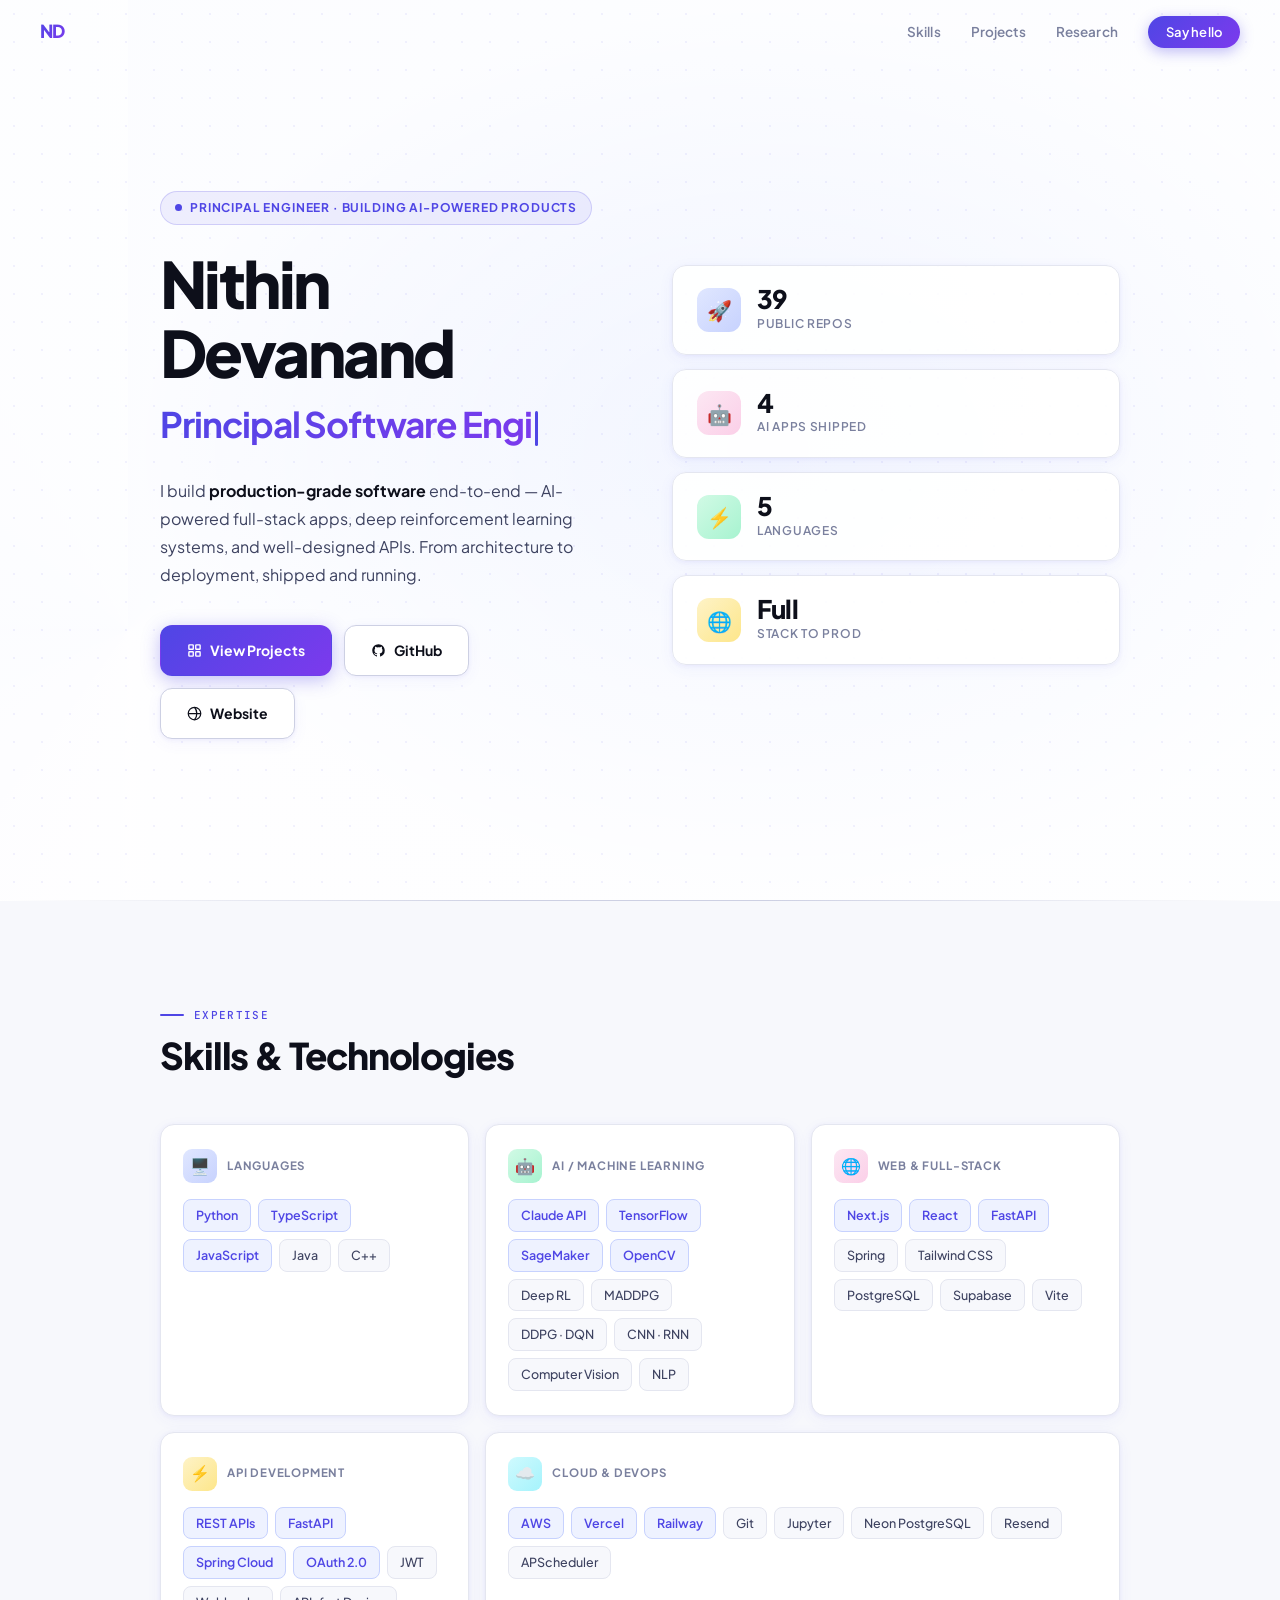
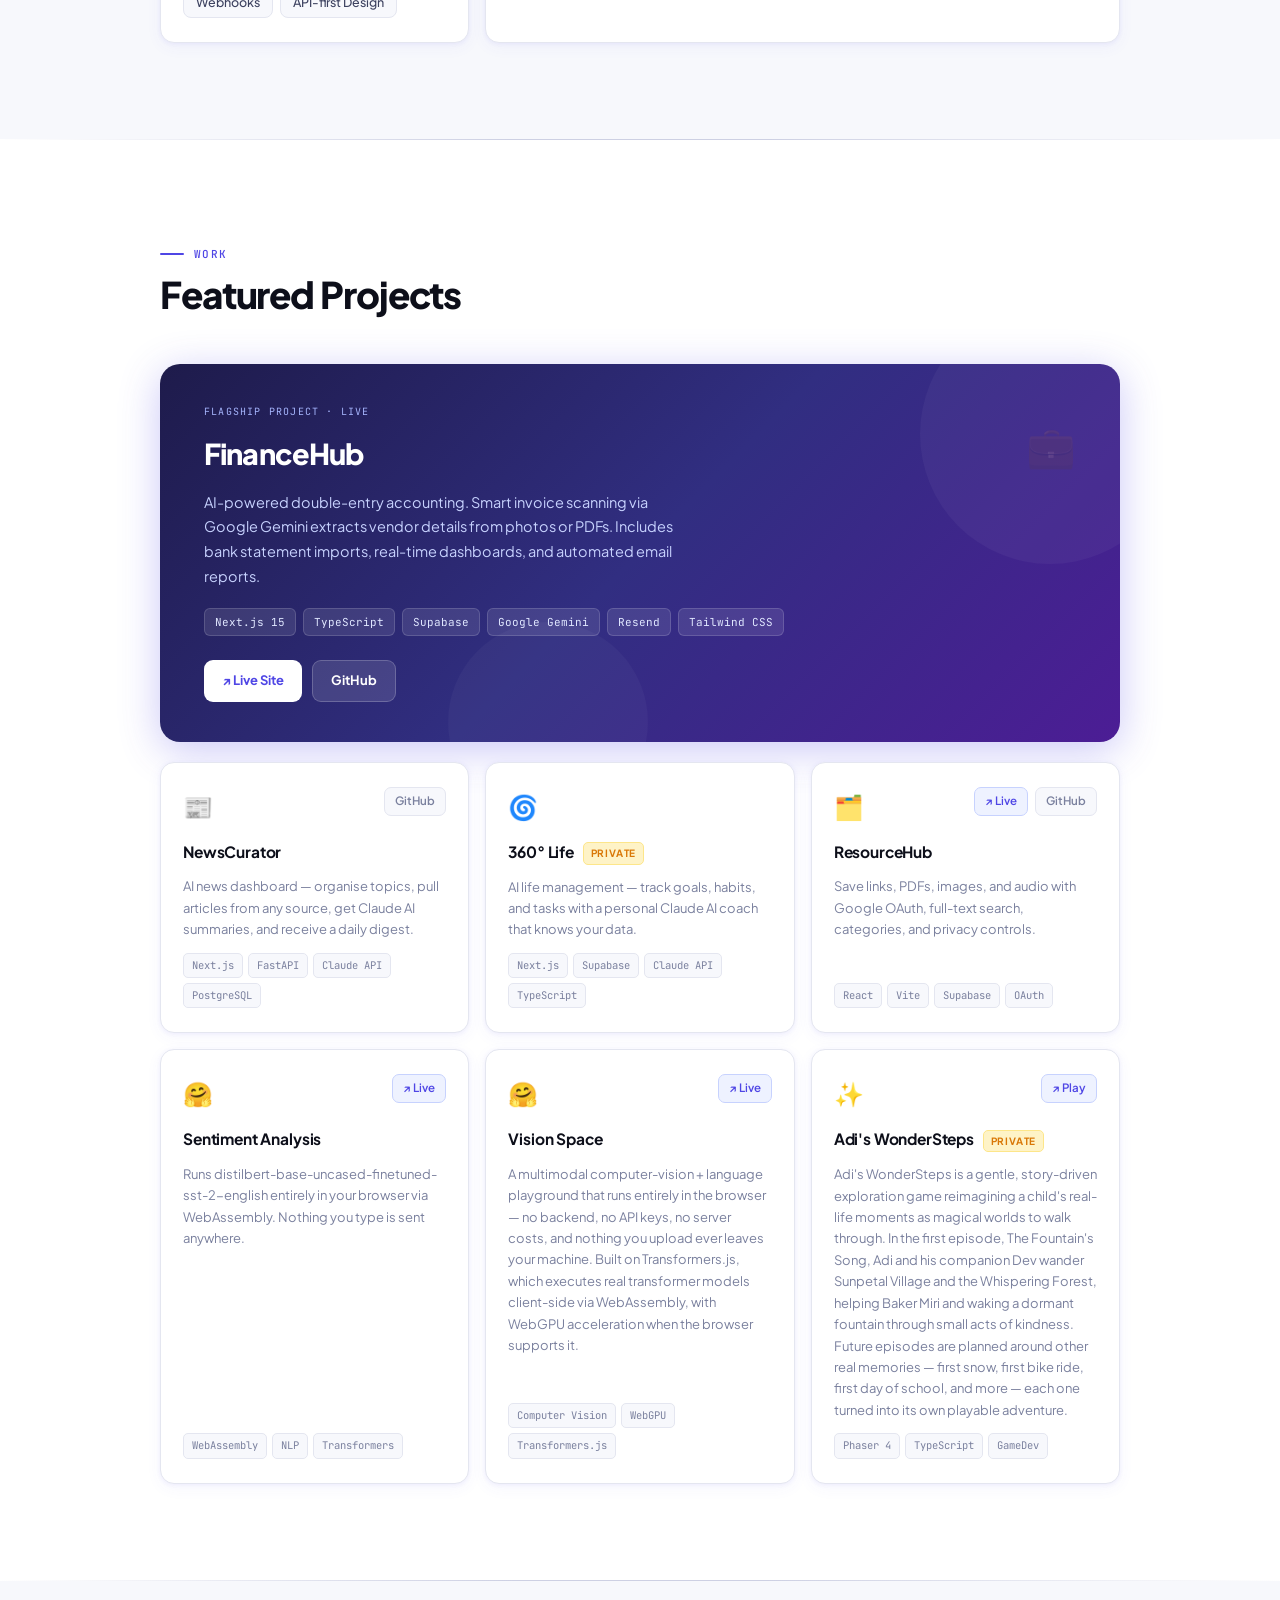
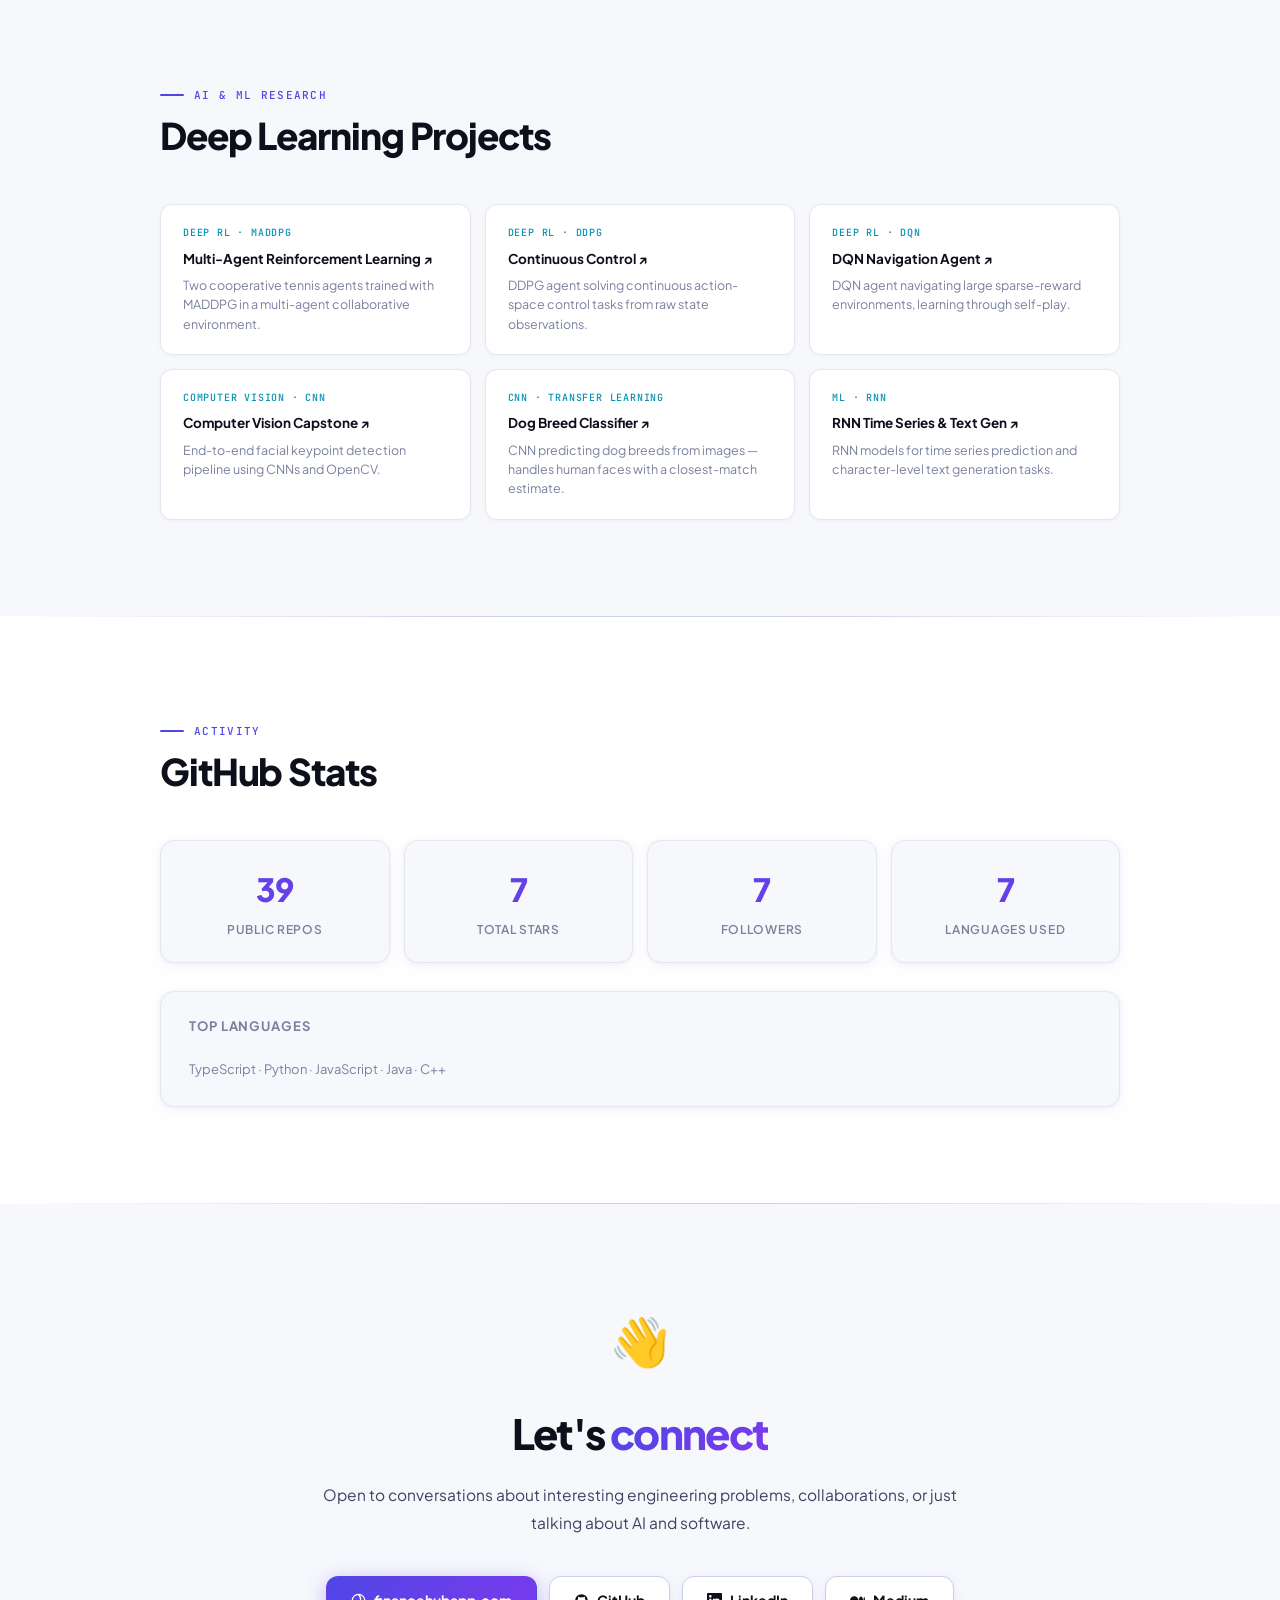
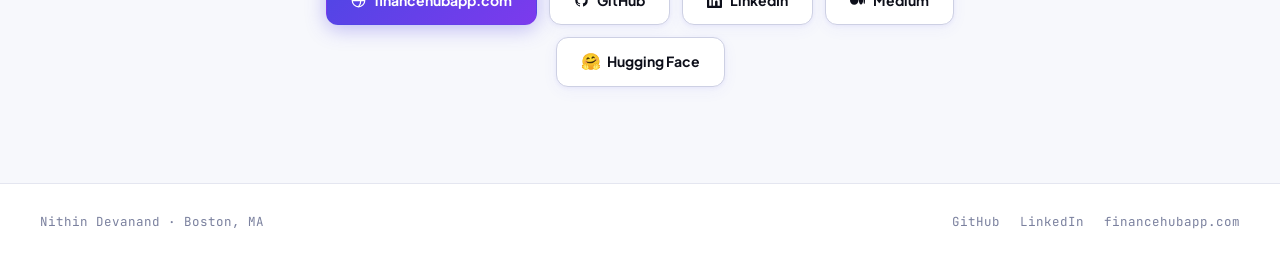
==== commit 9b703cc9: "Update WonderSteps description and remove game folder" ====
--- a/index.html
+++ b/index.html
@@ -1575,8 +1575,7 @@
             </div>
           </div>
           <div class="proj-title">Adi's WonderSteps <span class="pvt">Private</span></div>
-          <div class="proj-desc">A family-friendly exploration adventure (Phaser 4) that turns real childhood memories
-            into playable worlds. Every step becomes an adventure. Every adventure becomes a memory.</div>
+          <div class="proj-desc">Adi's WonderSteps is a gentle, story-driven exploration game reimagining a child's real-life moments as magical worlds to walk through. In the first episode, The Fountain's Song, Adi and his companion Dev wander Sunpetal Village and the Whispering Forest, helping Baker Miri and waking a dormant fountain through small acts of kindness. Future episodes are planned around other real memories — first snow, first bike ride, first day of school, and more — each one turned into its own playable adventure.</div>
           <div class="proj-tags">
             <span class="ptag">Phaser 4</span><span class="ptag">TypeScript</span>
             <span class="ptag">GameDev</span>
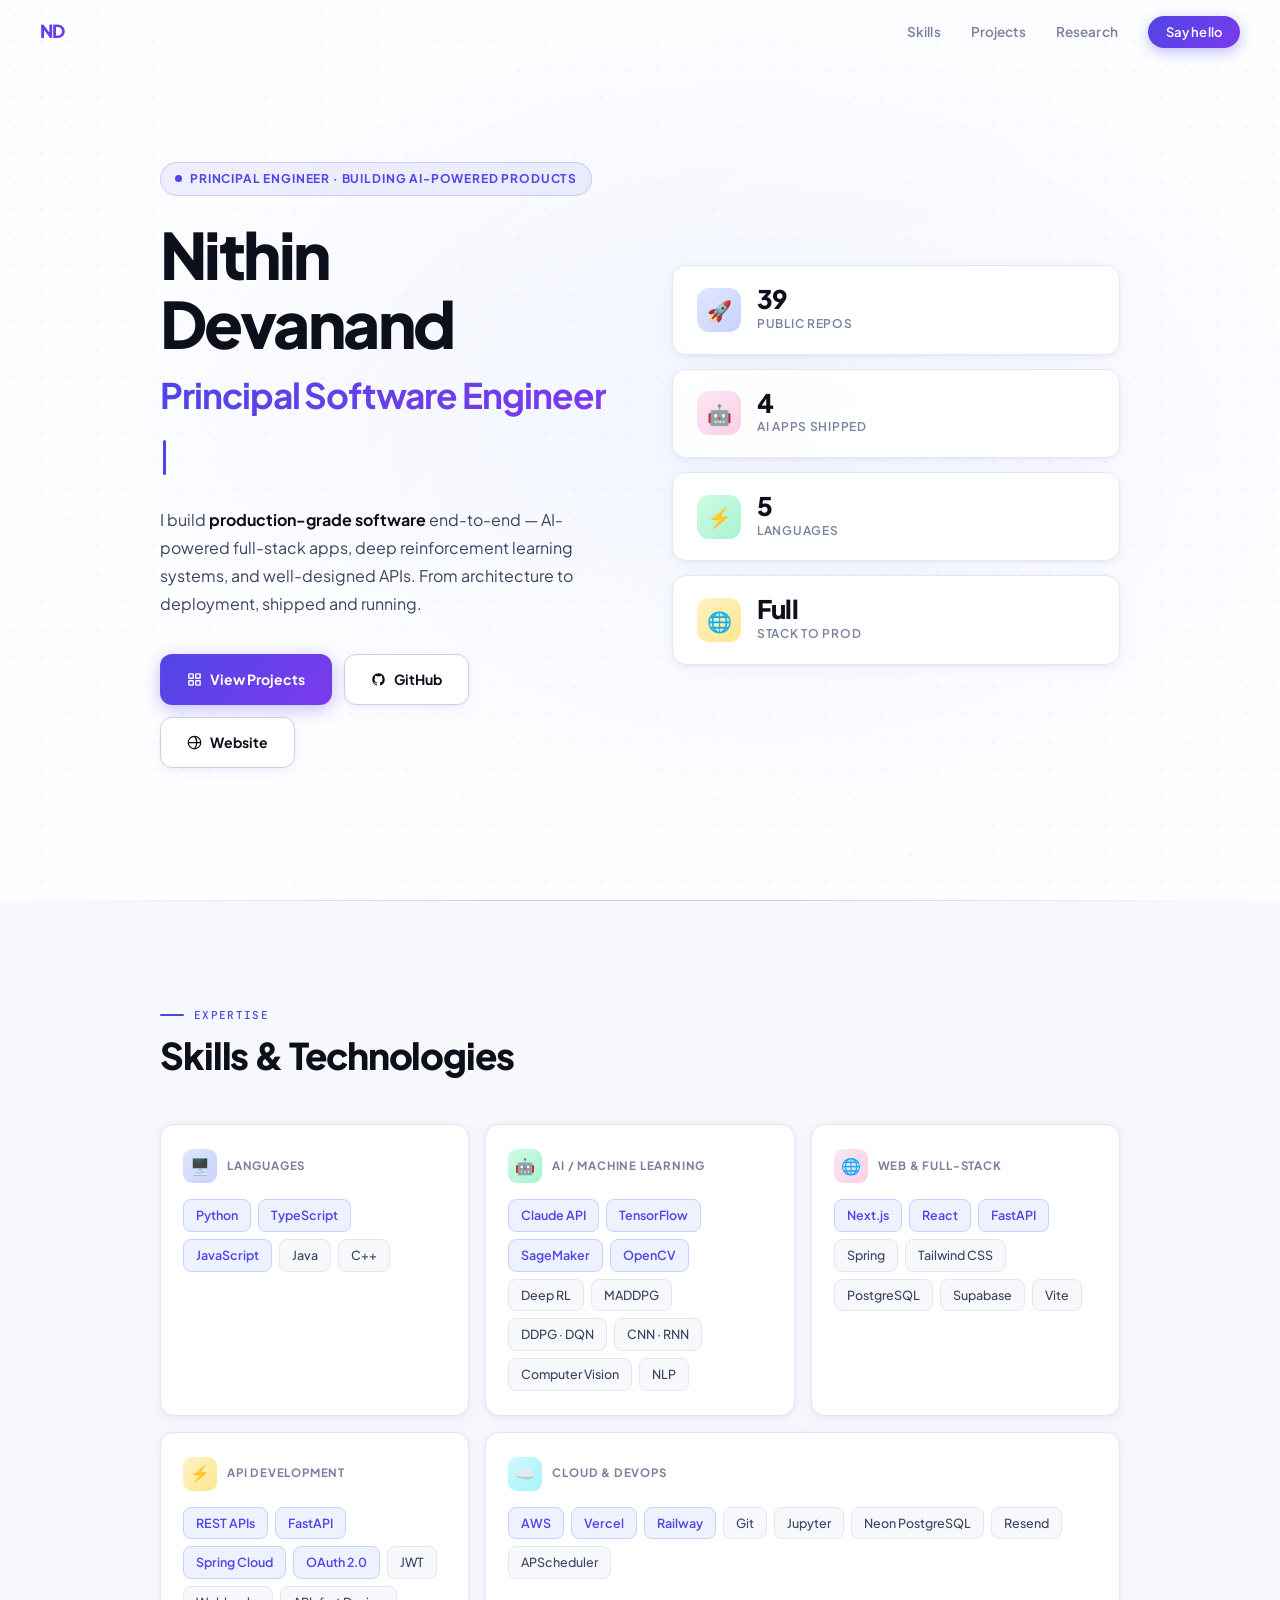
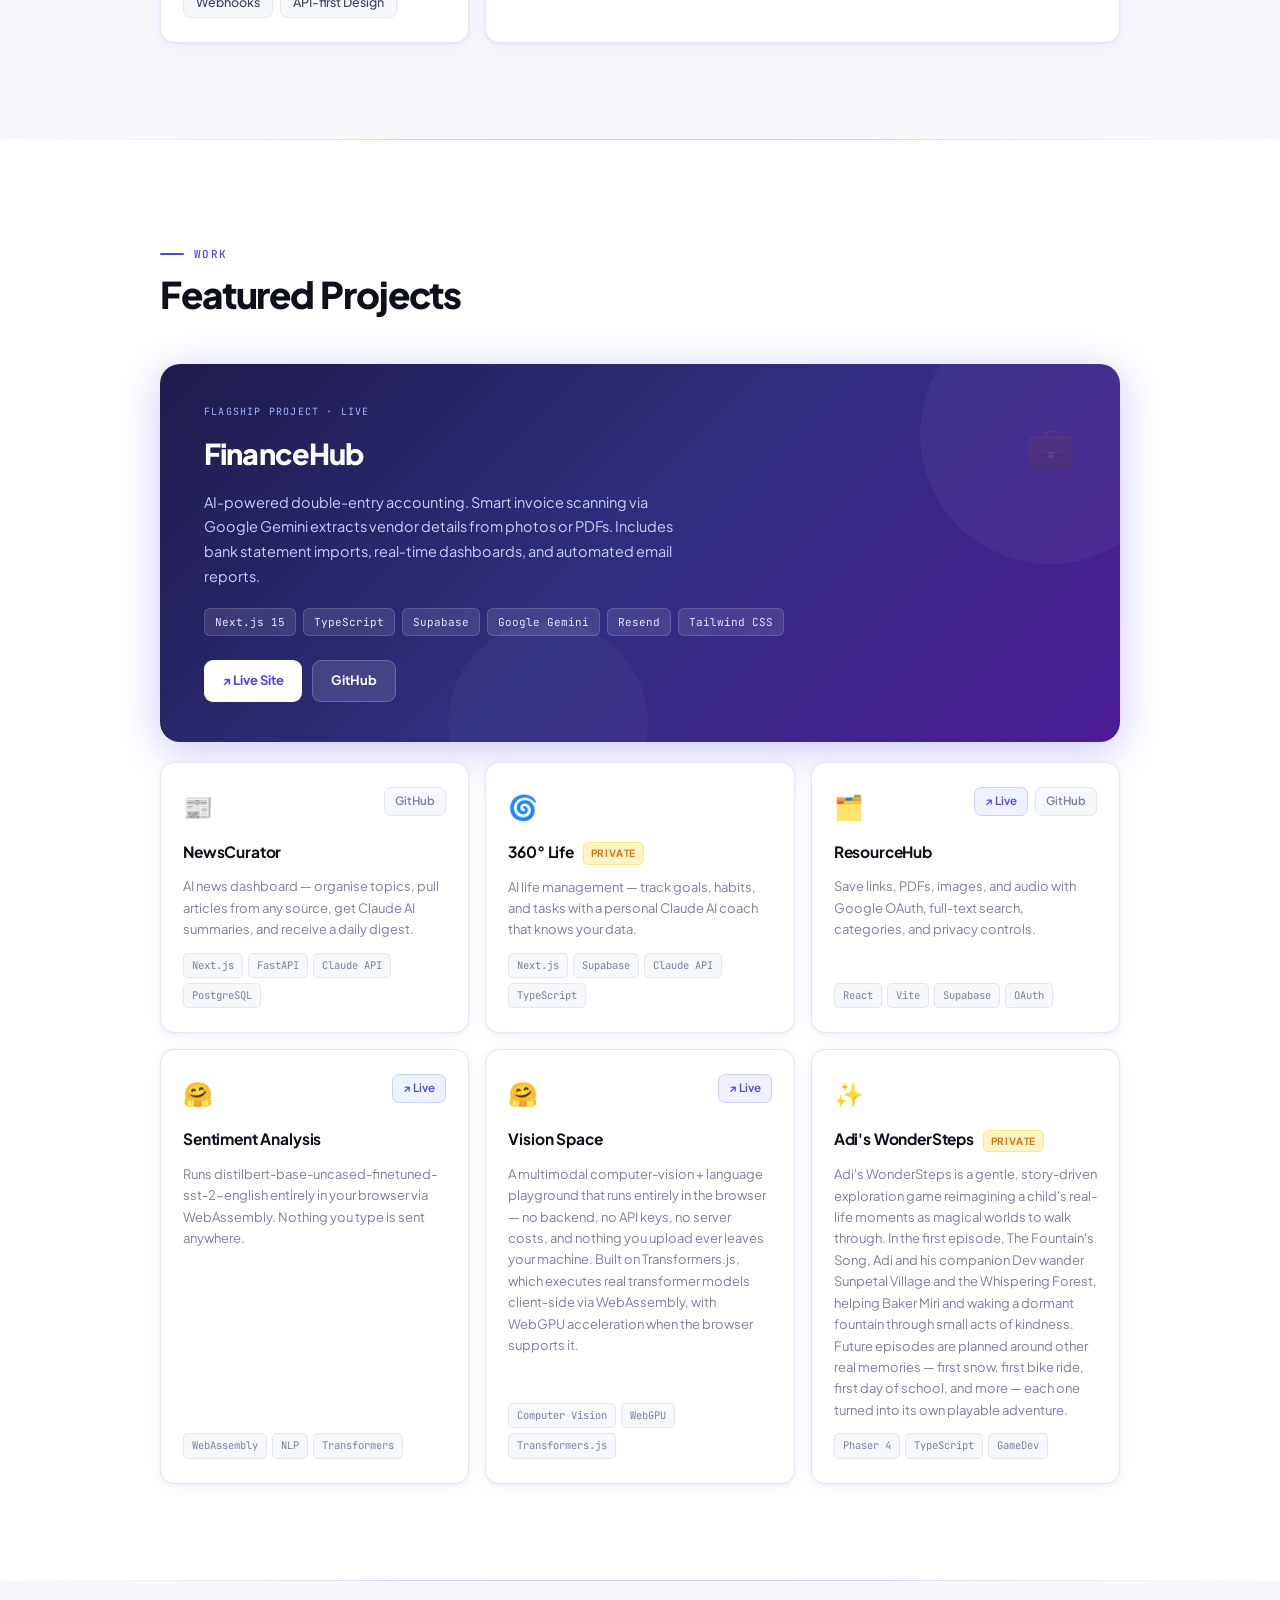
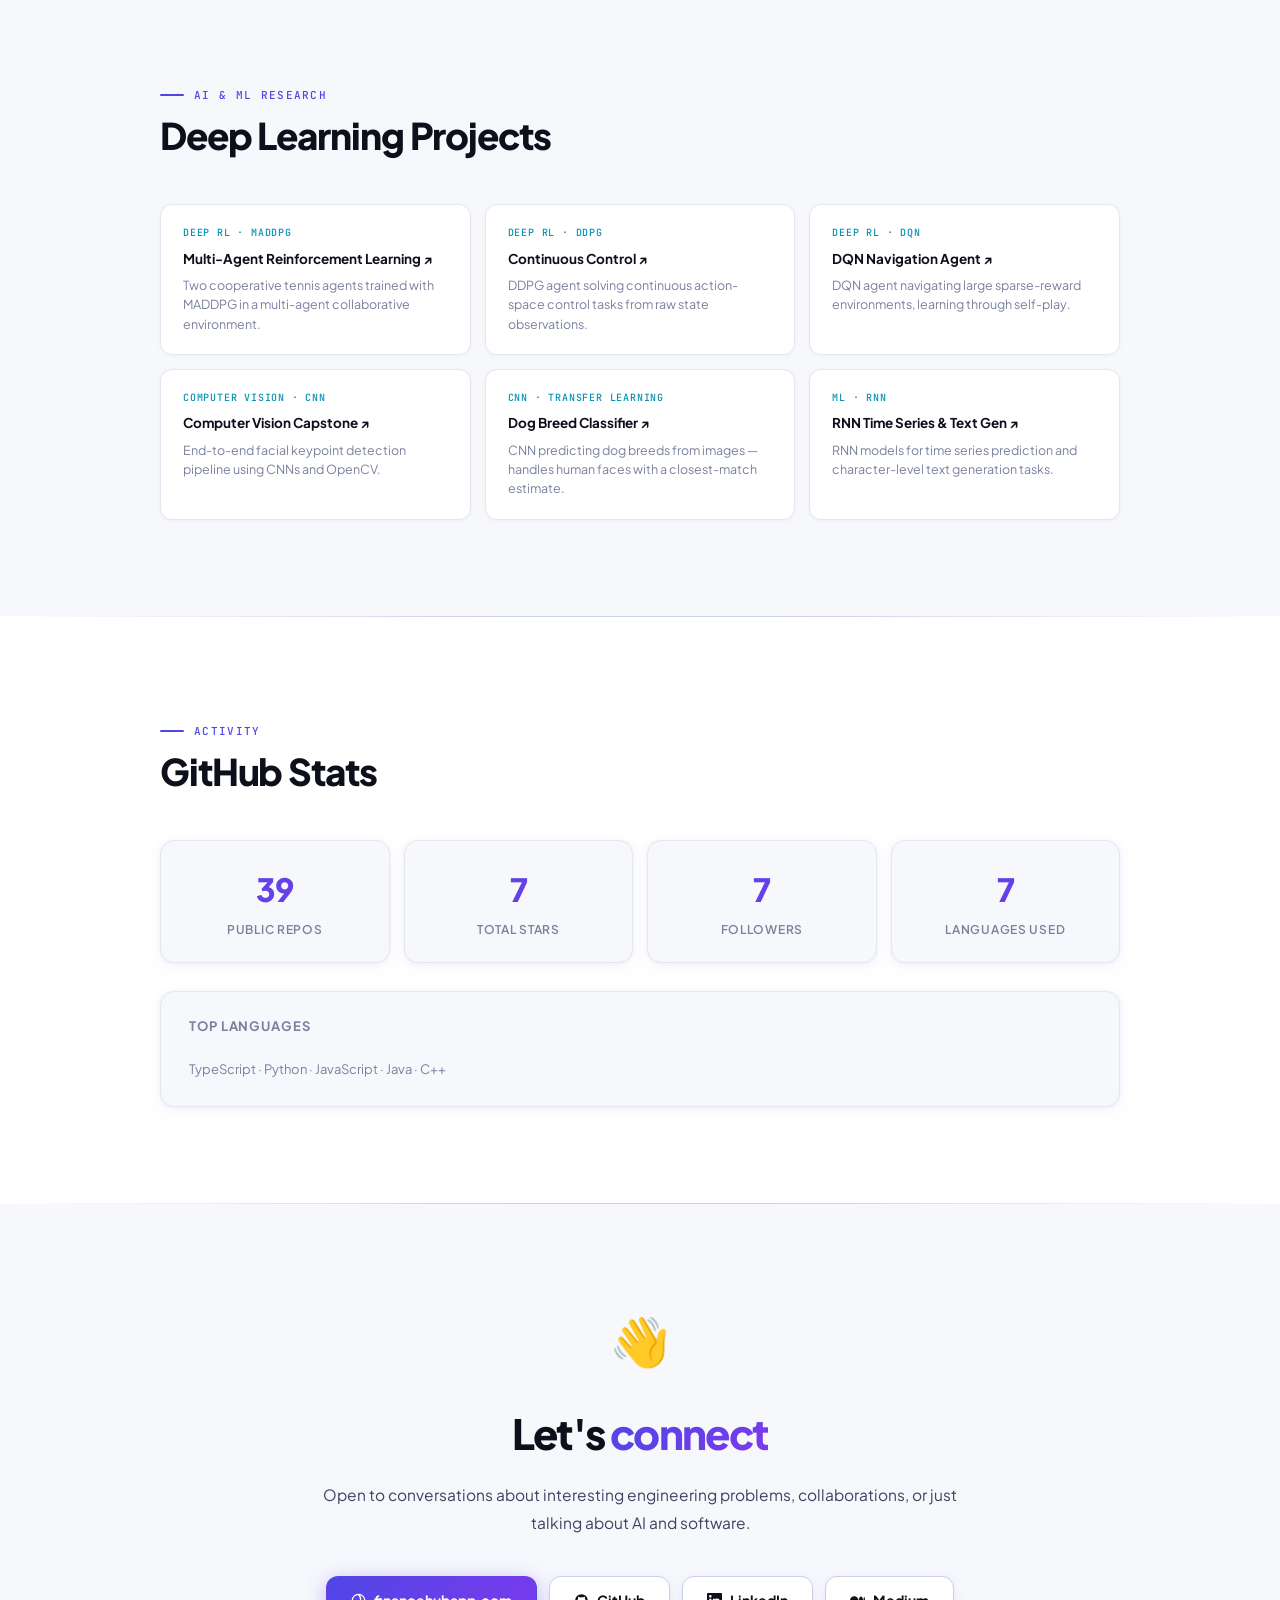
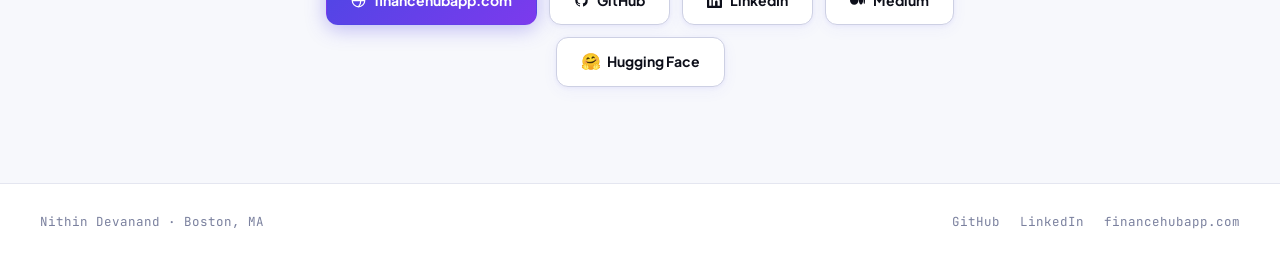
==== commit 9b03bd41: "Remove Play link from WonderSteps card" ====
--- a/index.html
+++ b/index.html
@@ -1570,9 +1570,7 @@
         <div class="proj-card reveal reveal-d3">
           <div class="proj-top">
             <span class="proj-emoji">✨</span>
-            <div class="proj-links-row">
-              <a class="plink live-link" href="./wondersteps/" target="_blank">↗ Play</a>
-            </div>
+            <div class="proj-links-row"></div>
           </div>
           <div class="proj-title">Adi's WonderSteps <span class="pvt">Private</span></div>
           <div class="proj-desc">Adi's WonderSteps is a gentle, story-driven exploration game reimagining a child's real-life moments as magical worlds to walk through. In the first episode, The Fountain's Song, Adi and his companion Dev wander Sunpetal Village and the Whispering Forest, helping Baker Miri and waking a dormant fountain through small acts of kindness. Future episodes are planned around other real memories — first snow, first bike ride, first day of school, and more — each one turned into its own playable adventure.</div>
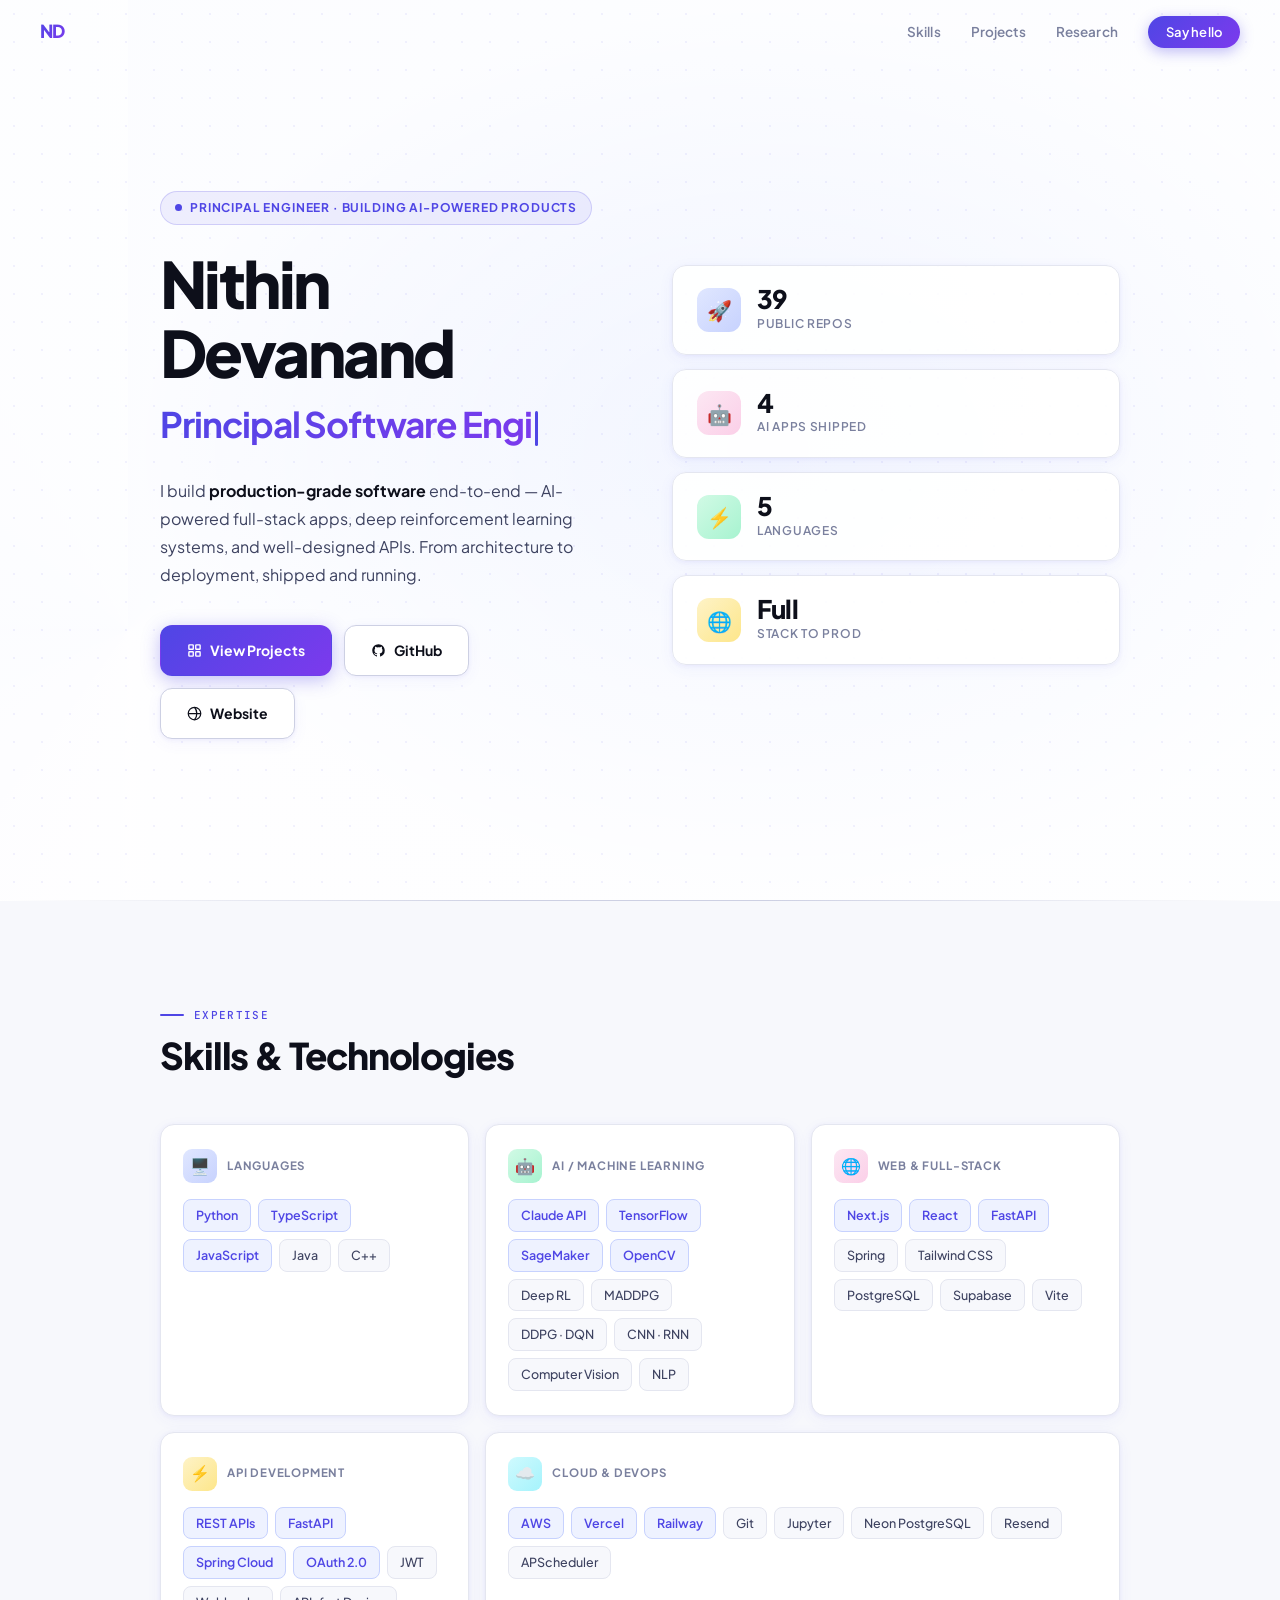
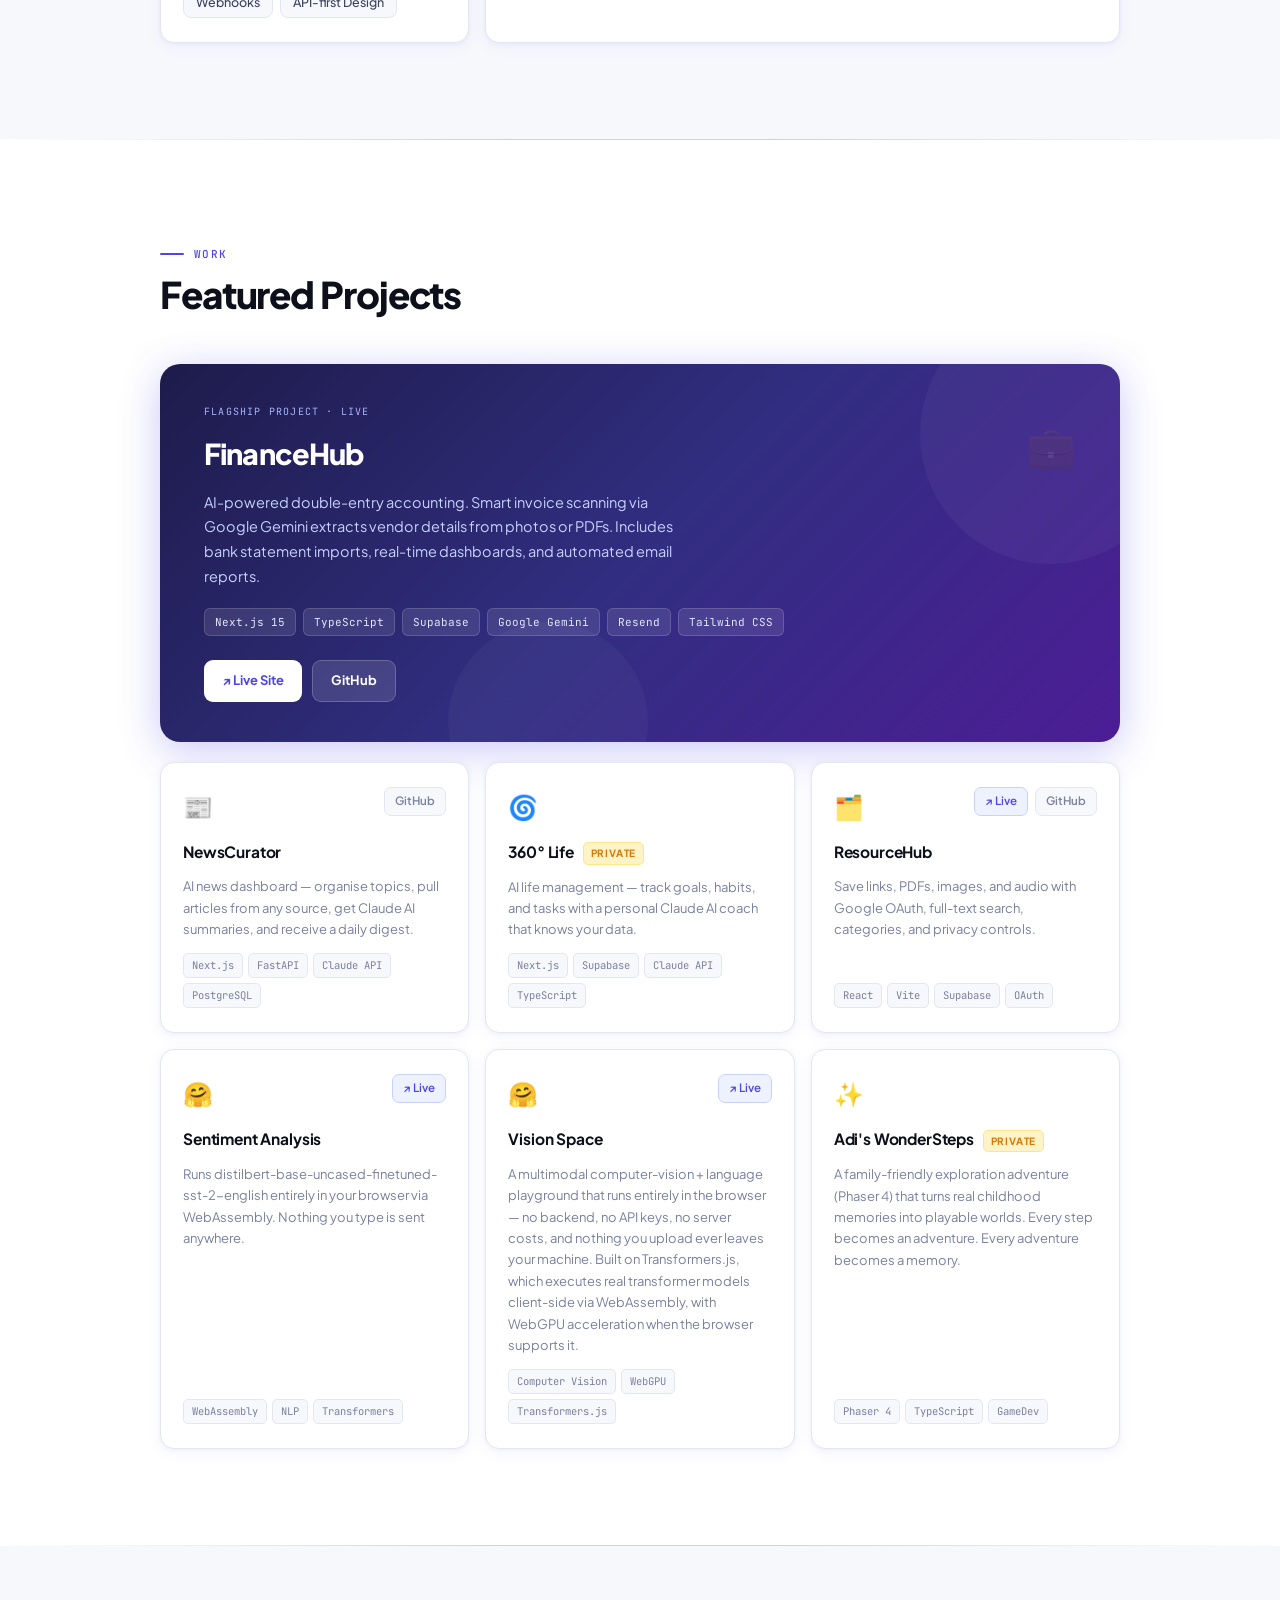
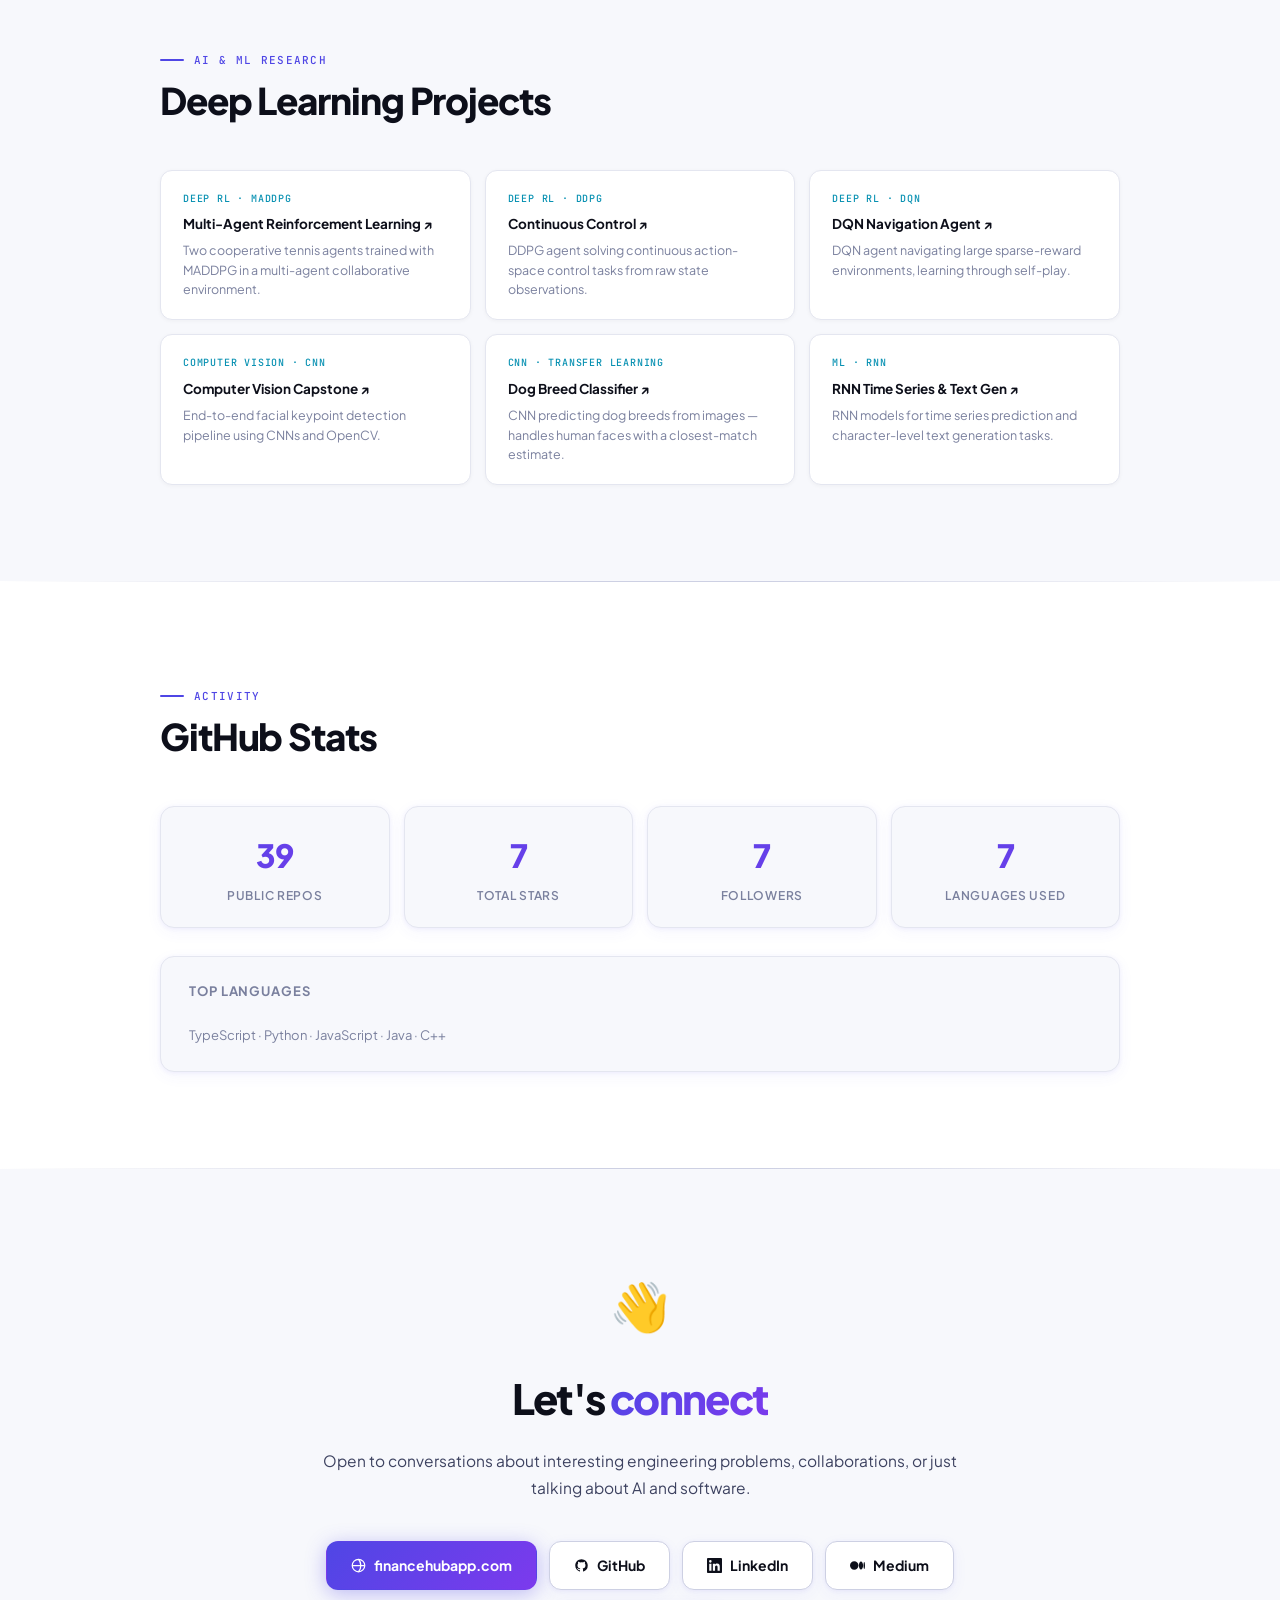
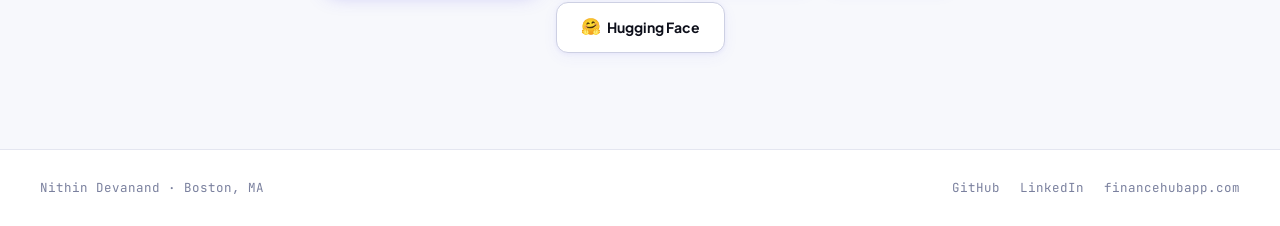
==== commit 82857d3d: "Revise project description for Adi's WonderSteps Updated project description to highlight family-fri" ====
--- a/index.html
+++ b/index.html
@@ -1573,7 +1573,8 @@
             <div class="proj-links-row"></div>
           </div>
           <div class="proj-title">Adi's WonderSteps <span class="pvt">Private</span></div>
-          <div class="proj-desc">Adi's WonderSteps is a gentle, story-driven exploration game reimagining a child's real-life moments as magical worlds to walk through. In the first episode, The Fountain's Song, Adi and his companion Dev wander Sunpetal Village and the Whispering Forest, helping Baker Miri and waking a dormant fountain through small acts of kindness. Future episodes are planned around other real memories — first snow, first bike ride, first day of school, and more — each one turned into its own playable adventure.</div>
+          <div class="proj-desc">A family-friendly exploration adventure (Phaser 4) that turns real childhood memories
+            into playable worlds. Every step becomes an adventure. Every adventure becomes a memory.</div>
           <div class="proj-tags">
             <span class="ptag">Phaser 4</span><span class="ptag">TypeScript</span>
             <span class="ptag">GameDev</span>
@@ -1863,4 +1864,4 @@
 
 </body>
 
-</html>+</html>
